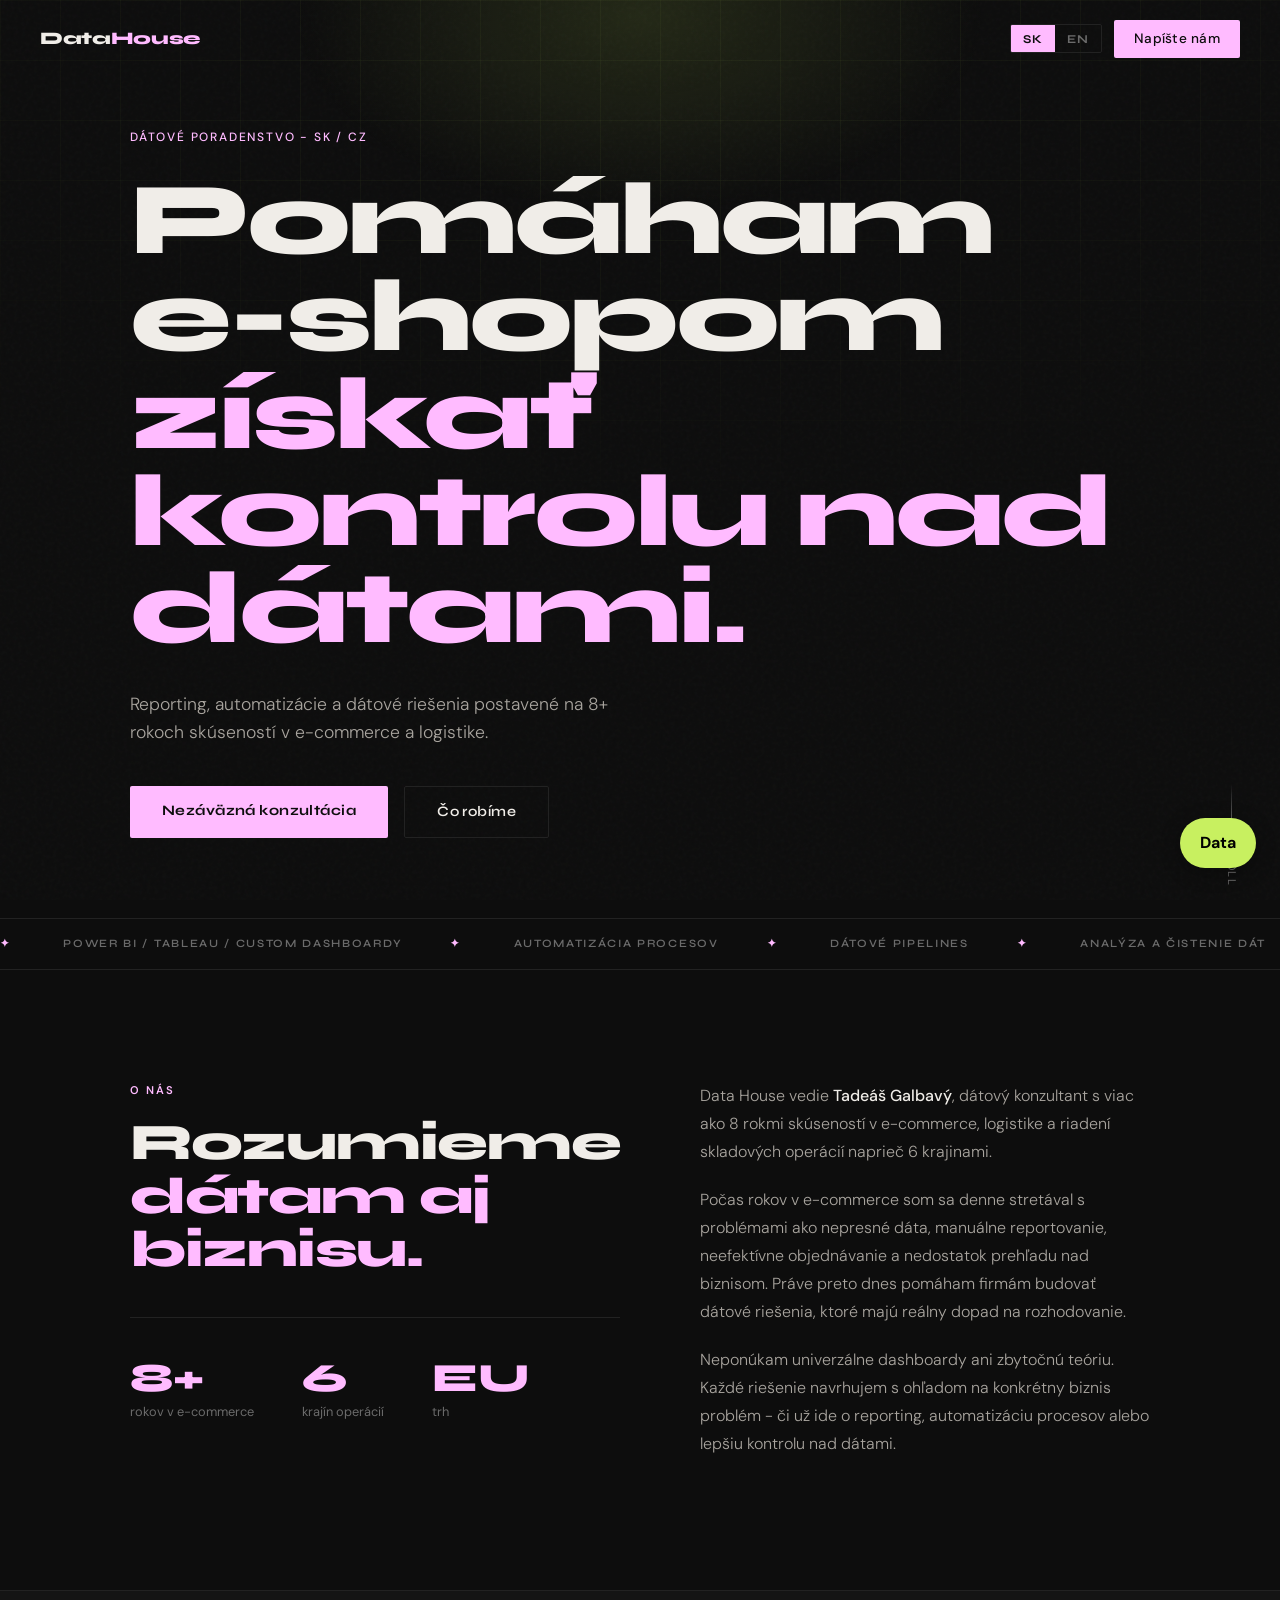
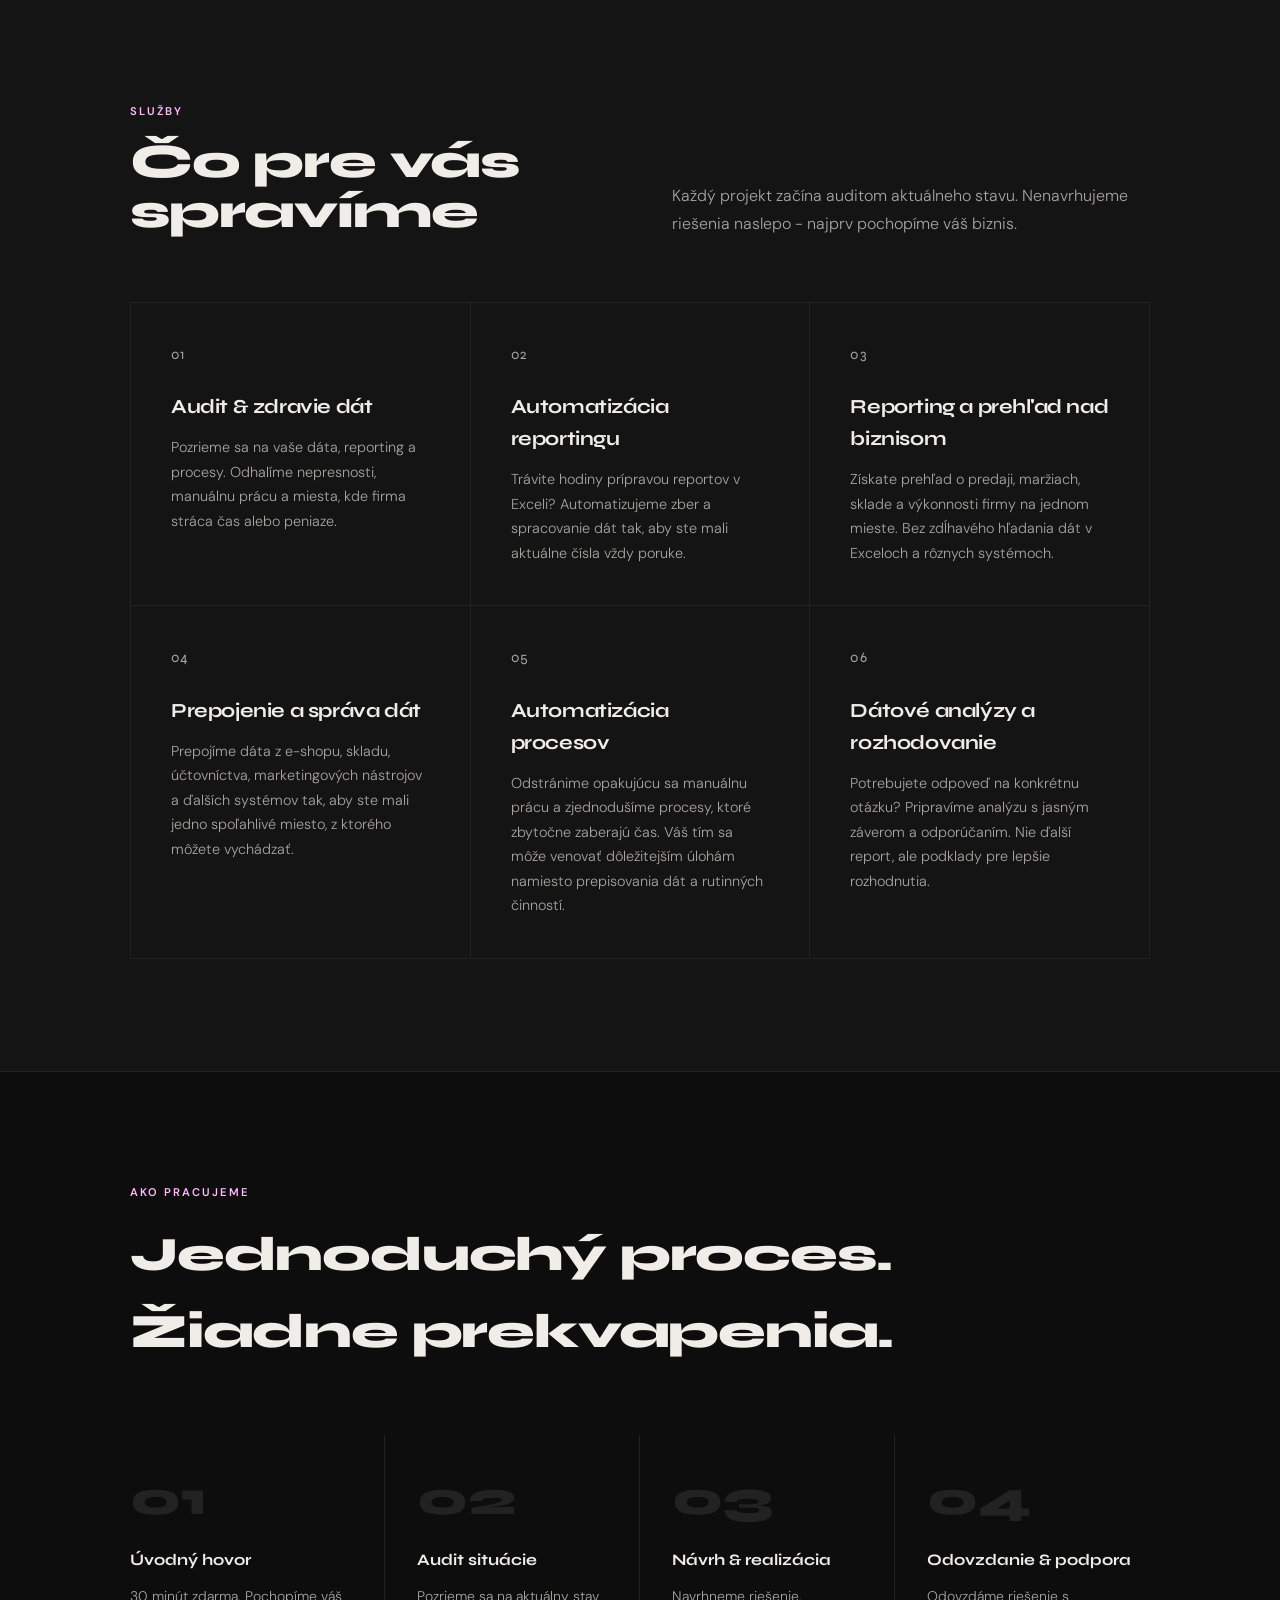
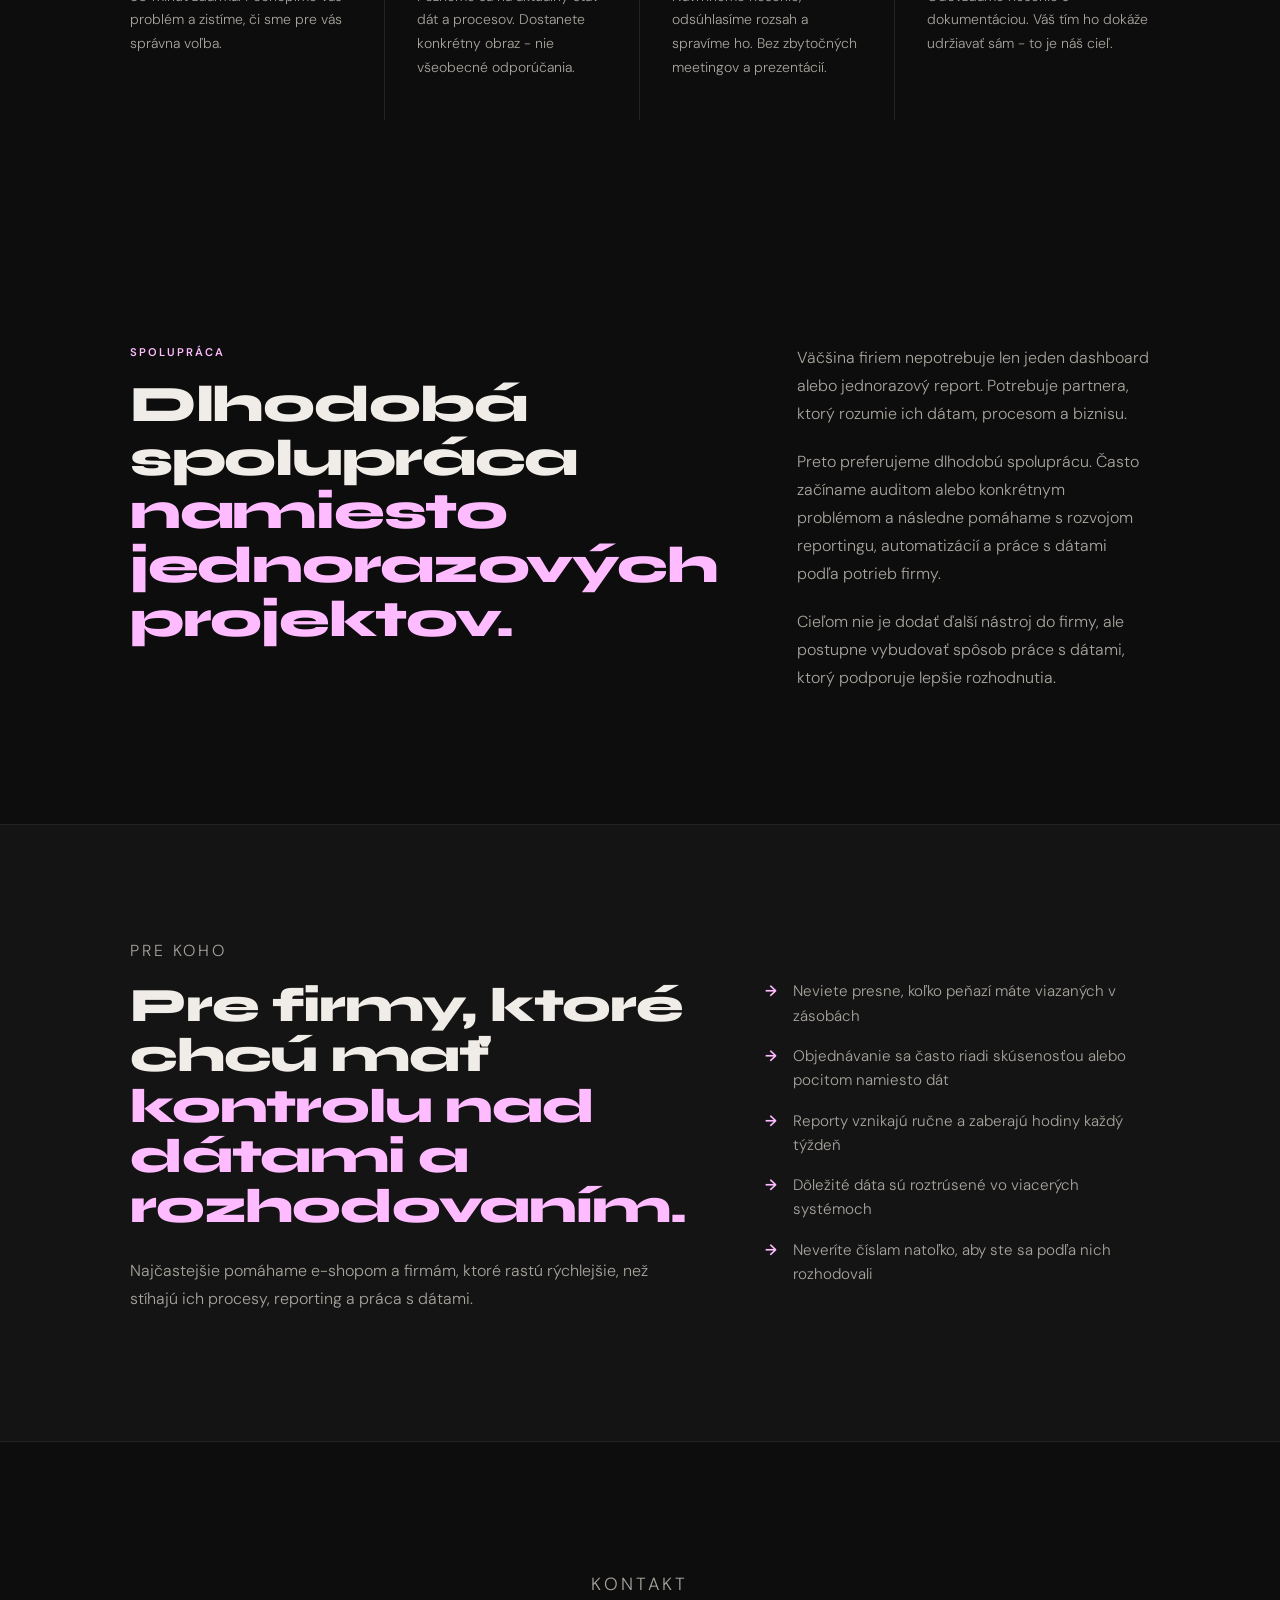
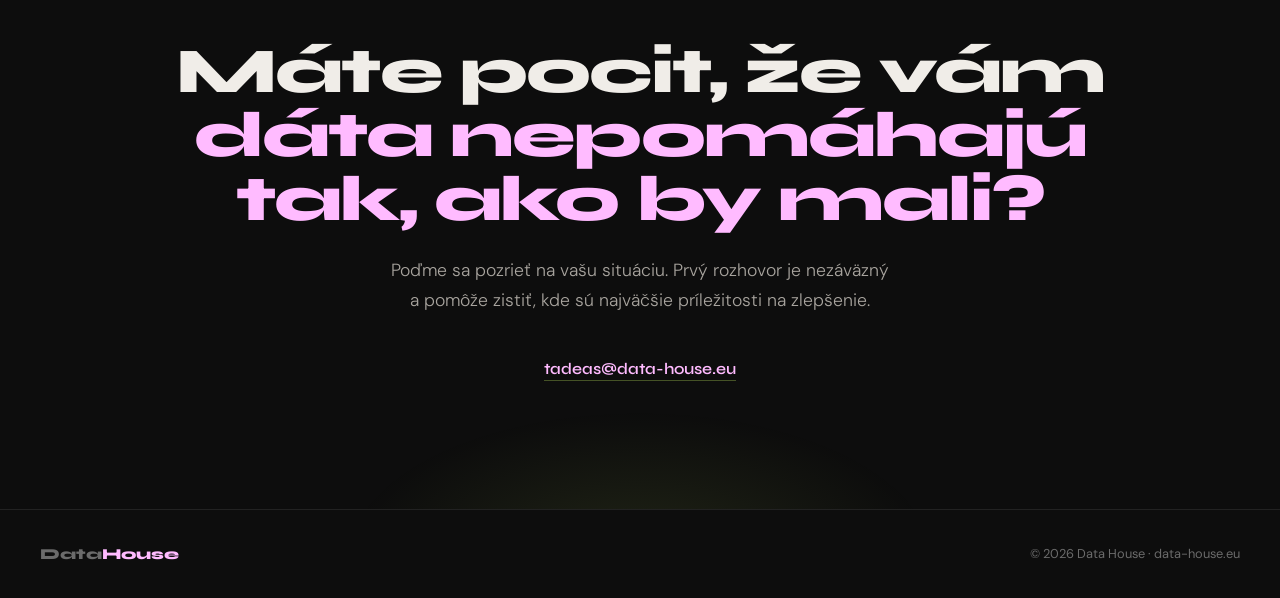
==== marketing/index.html @ 1a6296cc "pridanie novej sekcie" ====
<!DOCTYPE html>
<html lang="sk">
<head>
  <!-- Google tag (gtag.js) -->
  <script async src="https://www.googletagmanager.com/gtag/js?id=G-6M3CT442VM"></script>
  <script>
    window.dataLayer = window.dataLayer || [];
    function gtag(){dataLayer.push(arguments);}
    gtag('js', new Date());
    gtag('config', 'G-6M3CT442VM');
  </script>

  <meta charset="UTF-8" />
  <meta name="description" content="Dátové poradenstvo pre e-commerce a logistiku. Power BI / Tableau / Custom dashboardy, automatizácia reportov, čistenie dát. EU trh.">
  <meta name="keywords" content="dátový analytik, Power BI / Tableau / Custom, automatizácia, e-commerce analytika, dátové poradenstvo, dashboard, SQL, Python, Slovensko">
  <meta name="author" content="Tadeáš Galbavý - Data House">
  
  <meta property="og:title" content="Data House - Zbavíme vás práce s dátami">
  <meta property="og:description" content="Dátové poradenstvo pre rastúce e-commerce firmy. Power BI / Tableau / Custom, automatizácia, analýza dát.">
  <meta property="og:url" content="https://www.data-house.eu/marketing/">
  <meta property="og:type" content="website">
  <meta name="viewport" content="width=device-width, initial-scale=1.0" />
  <meta property="og:image" content="https://www.data-house.eu/datahouse_logo.png">
  
  <link rel="canonical" href="https://www.data-house.eu/marketing/" />
  <link rel="icon" type="image/png" href="/datahouse_fav.png">
  
  <title>Data House - Zbavíme vás práce s dátami</title>
  <link rel="preconnect" href="https://fonts.googleapis.com">
  <link href="https://fonts.googleapis.com/css2?family=Syne:wght@400;600;700;800&family=DM+Sans:ital,wght@0,300;0,400;0,500;1,300&display=swap" rel="stylesheet">
  <link rel="stylesheet" href="/assets/css/styles.css">
  <script type="application/ld+json">
    {
      "@context": "https://schema.org",
      "@type": "ProfessionalService",
      "name": "Data House",
      "image": "https://www.data-house.eu/datahouse_logo.png",
      "@id": "https://www.data-house.eu/marketing/",
      "url": "https://www.data-house.eu/marketing/",
      "priceRange": "$$",
      "address": {
        "@type": "PostalAddress",
        "addressCountry": "SK"
      },
      "knowsAbout": [
        "Data Analytics",
        "Power BI",
        "Business Intelligence",
        "E-commerce Analytics",
        "Process Automation"
      ],
      "sameAs": [
        "https://www.linkedin.com/in/tadeasgalbavy"
      ]
    }
  </script>
</head>
<body class="theme-marketing">

  <nav id="navbar">
    <a href="#" class="nav-logo">Data<span>House</span></a>
    <div class="nav-right">
      <div class="lang-switcher">
        <button class="lang-btn active" onclick="setLang('sk')" id="btn-sk">SK</button>
        <button class="lang-btn" onclick="setLang('en')" id="btn-en">EN</button>
      </div>
      <a href="#kontakt" class="nav-cta" id="nav-cta-link">Napíšte nám</a>
    </div>
  </nav>

  <!-- HERO -->
  <section class="hero">
    <div class="hero-grid-bg"></div>
    <div class="hero-glow"></div>
    <div class="container" style="position:relative;z-index:1;">
      <p class="hero-label" id="hero-label">Dátové poradenstvo - SK / CZ</p>
      <h1 id="hero-h1">Pomáham e-shopom <em>získať kontrolu nad dátami.</em></h1>
      <p class="hero-sub" id="hero-sub">Reporting, automatizácie a dátové riešenia postavené na 8+ rokoch skúseností v e-commerce a logistike.</p>
      <div class="hero-actions">
        <a href="#kontakt" class="btn-primary" id="hero-btn-primary">Nezáväzná konzultácia</a>
        <a href="#sluzby" class="btn-ghost" id="hero-btn-ghost">Čo robíme</a>
      </div>
    </div>
    <div class="hero-scroll">Scroll</div>
  </section>

  <!-- STRIP -->
  <div class="strip">
    <div class="strip-inner">
      <span class="strip-item"><span>✦</span> Power BI / Tableau / Custom dashboardy</span>
      <span class="strip-item"><span>✦</span> Automatizácia procesov</span>
      <span class="strip-item"><span>✦</span> Dátové pipelines</span>
      <span class="strip-item"><span>✦</span> Analýza a čistenie dát</span>
      <span class="strip-item"><span>✦</span> E-commerce analytika</span>
      <span class="strip-item"><span>✦</span> SQL & Python</span>
      <span class="strip-item"><span>✦</span> Power BI / Tableau / Custom dashboardy</span>
      <span class="strip-item"><span>✦</span> Automatizácia procesov</span>
      <span class="strip-item"><span>✦</span> Dátové pipelines</span>
      <span class="strip-item"><span>✦</span> Analýza a čistenie dát</span>
      <span class="strip-item"><span>✦</span> E-commerce analytika</span>
      <span class="strip-item"><span>✦</span> SQL & Python</span>
    </div>
  </div>

  <!-- ABOUT -->
  <section class="about">
    <div class="container">
      <div class="about-grid reveal">
        <div>
          <p class="section-label" id="about-label">O nás</p>
          <h2 id="about-h2">Rozumieme <em>dátam aj biznisu.</em></h2>
          <div class="about-stat">
            <div class="stat-item">
              <div class="stat-num">8+</div>
              <div class="stat-label" id="stat1">rokov v e-commerce</div>
            </div>
            <div class="stat-item">
              <div class="stat-num">6</div>
              <div class="stat-label" id="stat2">krajín operácií</div>
            </div>
            <div class="stat-item">
              <div class="stat-num">EU</div>
              <div class="stat-label" id="stat3">trh</div>
            </div>
          </div>
        </div>
        <div class="about-text">
          <p id="about-p1">Data House vedie <strong>Tadeáš Galbavý</strong>, dátový konzultant s viac ako 8 rokmi skúseností v e-commerce, logistike a riadení skladových operácií naprieč 6 krajinami.</p>
          <p id="about-p2">Počas rokov v e-commerce som sa denne stretával s problémami ako nepresné dáta, manuálne reportovanie, neefektívne objednávanie a nedostatok prehľadu nad biznisom. Práve preto dnes pomáham firmám budovať dátové riešenia, ktoré majú reálny dopad na rozhodovanie.</p>
          <p id="about-p3">Neponúkam univerzálne dashboardy ani zbytočnú teóriu. Každé riešenie navrhujem s ohľadom na konkrétny biznis problém - či už ide o reporting, automatizáciu procesov alebo lepšiu kontrolu nad dátami.</p>
        </div>
      </div>
    </div>
  </section>

  <!-- SERVICES -->
  <section class="services" id="sluzby">
    <div class="container">
      <div class="services-head reveal">
        <div>
          <p class="section-label" id="services-label">Služby</p>
          <h2 id="services-h2">Čo pre vás spravíme</h2>
        </div>
        <p class="services-intro" id="services-intro">Každý projekt začína auditom aktuálneho stavu. Nenavrhujeme riešenia naslepo - najprv pochopíme váš biznis.</p>
      </div>
      <div class="services-grid reveal">
        <div class="service-card">
          <p class="service-num">01</p>
          <h3 id="s1-title">Audit & zdravie dát</h3>
          <p id="s1-desc">Pozrieme sa na vaše dáta, reporting a procesy. Odhalíme nepresnosti, manuálnu prácu a miesta, kde firma stráca čas alebo peniaze.</p>
        </div>
        <div class="service-card">
          <p class="service-num">02</p>
          <h3 id="s2-title">Automatizácia reportingu</h3>
          <p id="s2-desc">Trávite hodiny prípravou reportov v Exceli? Automatizujeme zber a spracovanie dát tak, aby ste mali aktuálne čísla vždy poruke.</p>
        </div>
        <div class="service-card">
          <p class="service-num">03</p>
          <h3 id="s3-title">Reporting a prehľad nad biznisom</h3>
          <p id="s3-desc">Získate prehľad o predaji, maržiach, sklade a výkonnosti firmy na jednom mieste. Bez zdĺhavého hľadania dát v Exceloch a rôznych systémoch.</p>
        </div>
        <div class="service-card">
          <p class="service-num">04</p>
          <h3 id="s4-title">Prepojenie a správa dát</h3>
          <p id="s4-desc">Prepojíme dáta z e-shopu, skladu, účtovníctva, marketingových nástrojov a ďalších systémov tak, aby ste mali jedno spoľahlivé miesto, z ktorého môžete vychádzať.</p>
        </div>
        <div class="service-card">
          <p class="service-num">05</p>
          <h3 id="s5-title">Automatizácia procesov</h3>
          <p id="s5-desc">Odstránime opakujúcu sa manuálnu prácu a zjednodušíme procesy, ktoré zbytočne zaberajú čas. Váš tím sa môže venovať dôležitejším úlohám namiesto prepisovania dát a rutinných činností.</p>
        </div>
        <div class="service-card">
          <p class="service-num">06</p>
          <h3 id="s6-title">Dátové analýzy a rozhodovanie</h3>
          <p id="s6-desc">Potrebujete odpoveď na konkrétnu otázku? Pripravíme analýzu s jasným záverom a odporúčaním. Nie ďalší report, ale podklady pre lepšie rozhodnutia.</p>
        </div>
      </div>
    </div>
  </section>

  <!-- HOW -->
  <section class="how">
    <div class="container">
      <p class="section-label reveal" id="how-label">Ako pracujeme</p>
      <h2 class="reveal" id="how-h2">Jednoduchý proces.<br>Žiadne prekvapenia.</h2>
      <div class="steps reveal">
        <div class="step">
          <div class="step-num">01</div>
          <h3 id="step1-title">Úvodný hovor</h3>
          <p id="step1-desc">30 minút zdarma. Pochopíme váš problém a zistíme, či sme pre vás správna voľba.</p>
        </div>
        <div class="step">
          <div class="step-num">02</div>
          <h3 id="step2-title">Audit situácie</h3>
          <p id="step2-desc">Pozrieme sa na aktuálny stav dát a procesov. Dostanete konkrétny obraz - nie všeobecné odporúčania.</p>
        </div>
        <div class="step">
          <div class="step-num">03</div>
          <h3 id="step3-title">Návrh & realizácia</h3>
          <p id="step3-desc">Navrhneme riešenie, odsúhlasíme rozsah a spravíme ho. Bez zbytočných meetingov a prezentácií.</p>
        </div>
        <div class="step">
          <div class="step-num">04</div>
          <h3 id="step4-title">Odovzdanie & podpora</h3>
          <p id="step4-desc">Odovzdáme riešenie s dokumentáciou. Váš tím ho dokáže udržiavať sám - to je náš cieľ.</p>
        </div>
      </div>
    </div>
  </section>

  <!-- OUTCOME -->
  <section class="about">
    <div class="container">
      <div class="about-grid reveal">
        <div>
          <p class="section-label" id="outcome-label">Spolupráca</p>
          <h2 id="outcome-h2">Dlhodobá spolupráca <em>namiesto jednorazových projektov.</em></h2>
        </div>
        <div class="about-text">
          <p id="outcome-p1">Väčšina firiem nepotrebuje len jeden dashboard alebo jednorazový report. Potrebuje partnera, ktorý rozumie ich dátam, procesom a biznisu.</p>
          <p id="outcome-p2">Preto preferujeme dlhodobú spoluprácu. Často začíname auditom alebo konkrétnym problémom a následne pomáhame s rozvojom reportingu, automatizácií a práce s dátami podľa potrieb firmy.</p>
          <p id="outcome-p3">Cieľom nie je dodať ďalší nástroj do firmy, ale postupne vybudovať spôsob práce s dátami, ktorý podporuje lepšie rozhodnutia.</p>
        </div>
      </div>
    </div>
  </section>

  <!-- WHO -->
  <section class="who">
    <div class="container">
      <div class="who-grid reveal">
        <div>
          <p class="section-label" id="who-label">Pre koho</p>
          <h2 id="who-h2">Pre firmy, ktoré chcú mať <em>kontrolu nad dátami a rozhodovaním.</em></h2>
          <p id="who-p">Najčastejšie pomáhame e-shopom a firmám, ktoré rastú rýchlejšie, než stíhajú ich procesy, reporting a práca s dátami.</p>
        </div>
        <ul class="who-list" id="who-list">
          <li>Neviete presne, koľko peňazí máte viazaných v zásobách</li>
          <li>Objednávanie sa často riadi skúsenosťou alebo pocitom namiesto dát</li>
          <li>Reporty vznikajú ručne a zaberajú hodiny každý týždeň</li>
          <li>Dôležité dáta sú roztrúsené vo viacerých systémoch</li>
          <li>Neveríte číslam natoľko, aby ste sa podľa nich rozhodovali</li>
        </ul>
      </div>
    </div>
  </section>

  <!-- CTA -->
  <section class="cta-section" id="kontakt">
    <div class="cta-glow"></div>
    <div class="container" style="position:relative;z-index:1;">
      <p class="section-label reveal" id="cta-label">Kontakt</p>
      <h2 class="reveal" id="cta-h2">Máte pocit, že vám <em>dáta nepomáhajú tak, ako by mali?</em></h2>
      <p class="reveal" id="cta-p">Poďme sa pozrieť na vašu situáciu. Prvý rozhovor je nezáväzný a pomôže zistiť, kde sú najväčšie príležitosti na zlepšenie.</p>
      <a href="mailto:tadeas@data-house.eu" class="cta-email reveal">tadeas@data-house.eu</a>
    </div>
  </section>

  <!-- FOOTER -->
  <footer>
    <div class="footer-logo">Data<span>House</span></div>
    <p id="footer-copy">© 2026 Data House · data-house.eu</p>
  </footer>

  <script src="/assets/js/main.js"></script>
  <a href="/" class="fab-switch">Data</a>
</body>
</html>
---- assets/css/styles.css ----
*, *::before, *::after { box-sizing: border-box; margin: 0; padding: 0; }

    :root {
      --bg: #0d0d0d;
      --surface: #141414;
      --border: #222;
      --text: #f0ede8;
      --muted: #6b6b6b;
      --ff-head: 'Syne', sans-serif;
      --ff-body: 'DM Sans', sans-serif;
    }

    body.theme-data {
      --accent: #c8f060;
      --secondary-accent: #FFBBFF;
    }

    body.theme-marketing {
      --accent: #FFBBFF;
      --secondary-accent: #c8f060;
    }

    html { scroll-behavior: smooth; }

    body {
      background: var(--bg);
      color: var(--text);
      font-family: var(--ff-body);
      font-size: 16px;
      line-height: 1.6;
      overflow-x: hidden;
    }

    body::before {
      content: '';
      position: fixed;
      inset: 0;
      background-image: url("data:image/svg+xml,%3Csvg viewBox='0 0 256 256' xmlns='http://www.w3.org/2000/svg'%3E%3Cfilter id='noise'%3E%3CfeTurbulence type='fractalNoise' baseFrequency='0.9' numOctaves='4' stitchTiles='stitch'/%3E%3C/filter%3E%3Crect width='100%25' height='100%25' filter='url(%23noise)' opacity='0.04'/%3E%3C/svg%3E");
      pointer-events: none;
      z-index: 0;
      opacity: 0.6;
    }

    /* NAV */
    nav {
      position: fixed;
      top: 0; left: 0; right: 0;
      z-index: 100;
      display: flex;
      justify-content: space-between;
      align-items: center;
      padding: 1.25rem 2.5rem;
      border-bottom: 1px solid transparent;
      transition: border-color 0.3s, background 0.3s;
    }
    nav.scrolled {
      background: rgba(13,13,13,0.92);
      backdrop-filter: blur(12px);
      border-color: var(--border);
    }
    .nav-logo {
      font-family: var(--ff-head);
      font-weight: 800;
      font-size: 1.1rem;
      letter-spacing: -0.02em;
      color: var(--text);
      text-decoration: none;
    }
    .nav-logo span { color: var(--accent); }

    .nav-right {
      display: flex;
      align-items: center;
      gap: 0.75rem;
    }

    /* LANGUAGE SWITCHER */
    .lang-switcher {
      display: flex;
      align-items: center;
      gap: 0;
      border: 1px solid var(--border);
      border-radius: 2px;
      overflow: hidden;
    }
    .lang-btn {
      font-family: var(--ff-head);
      font-size: 0.75rem;
      font-weight: 700;
      letter-spacing: 0.08em;
      color: var(--muted);
      background: transparent;
      border: none;
      padding: 0.4rem 0.75rem;
      cursor: pointer;
      transition: color 0.2s, background 0.2s;
    }
    .lang-btn.active {
      color: var(--bg);
      background: var(--accent);
    }
    .lang-btn:not(.active):hover {
      color: var(--text);
    }

    .nav-cta {
      font-family: var(--ff-body);
      font-size: 0.85rem;
      font-weight: 500;
      color: var(--bg);
      background: var(--accent);
      padding: 0.5rem 1.25rem;
      border-radius: 2px;
      text-decoration: none;
      letter-spacing: 0.02em;
      transition: opacity 0.2s;
    }
    .nav-cta:hover { opacity: 0.85; }

    .nav-cta-mkt,
    .nav-cta-dta {
      font-family: var(--ff-body);
      font-size: 0.85rem;
      font-weight: 500;
      color: var(--bg);
      background: var(--secondary-accent);
      padding: 0.5rem 1.25rem;
      border-radius: 2px;
      text-decoration: none;
      letter-spacing: 0.02em;
      transition: opacity 0.2s;
    }
    .nav-cta-mkt:hover,
    .nav-cta-dta:hover { opacity: 0.85; }

    /* HERO */
    .hero {
      min-height: 100vh;
      display: flex;
      flex-direction: column;
      justify-content: flex-end;
      padding: 8rem 2.5rem 5rem;
      position: relative;
      overflow: hidden;
    }
    .hero-grid-bg {
      position: absolute;
      inset: 0;
      background-image:
        linear-gradient(rgba(200,240,96,0.04) 1px, transparent 1px),
        linear-gradient(90deg, rgba(200,240,96,0.04) 1px, transparent 1px);
      background-size: 60px 60px;
      mask-image: radial-gradient(ellipse 80% 60% at 50% 0%, black 40%, transparent 100%);
    }
    .hero-glow {
      position: absolute;
      top: -20%;
      left: 50%;
      transform: translateX(-50%);
      width: 700px;
      height: 400px;
      background: radial-gradient(ellipse, rgba(200,240,96,0.12) 0%, transparent 70%);
      pointer-events: none;
    }
    .hero-label {
      font-family: var(--ff-body);
      font-size: 0.75rem;
      font-weight: 500;
      letter-spacing: 0.15em;
      text-transform: uppercase;
      color: var(--accent);
      margin-bottom: 1.5rem;
      opacity: 0;
      animation: fadeUp 0.6s 0.2s forwards;
    }
    .hero h1 {
      font-family: var(--ff-head);
      font-weight: 800;
      font-size: clamp(3rem, 8vw, 7rem);
      line-height: 0.95;
      letter-spacing: -0.03em;
      max-width: 14ch;
      opacity: 0;
      animation: fadeUp 0.7s 0.35s forwards;
    }
    .hero h1 em {
      font-style: normal;
      color: var(--accent);
      display: block;
    }
    .hero-sub {
      margin-top: 2rem;
      font-size: 1.1rem;
      font-weight: 300;
      color: #a8a49e;
      max-width: 44ch;
      opacity: 0;
      animation: fadeUp 0.7s 0.5s forwards;
    }
    .hero-actions {
      margin-top: 2.5rem;
      display: flex;
      gap: 1rem;
      flex-wrap: wrap;
      opacity: 0;
      animation: fadeUp 0.7s 0.65s forwards;
    }
    .btn-primary {
      font-family: var(--ff-head);
      font-weight: 700;
      font-size: 0.9rem;
      letter-spacing: 0.03em;
      color: var(--bg);
      background: var(--accent);
      padding: 0.85rem 2rem;
      border-radius: 2px;
      text-decoration: none;
      transition: opacity 0.2s, transform 0.2s;
      display: inline-block;
    }
    .btn-primary:hover { opacity: 0.88; transform: translateY(-1px); }
    .btn-ghost {
      font-family: var(--ff-head);
      font-weight: 600;
      font-size: 0.9rem;
      letter-spacing: 0.03em;
      color: var(--text);
      background: transparent;
      border: 1px solid var(--border);
      padding: 0.85rem 2rem;
      border-radius: 2px;
      text-decoration: none;
      transition: border-color 0.2s, transform 0.2s;
      display: inline-block;
    }
    .btn-ghost:hover { border-color: var(--muted); transform: translateY(-1px); }
    .hero-scroll {
      position: absolute;
      bottom: 2rem;
      right: 2.5rem;
      font-size: 0.7rem;
      letter-spacing: 0.12em;
      text-transform: uppercase;
      color: var(--muted);
      writing-mode: vertical-rl;
      display: flex;
      align-items: center;
      gap: 0.75rem;
      opacity: 0;
      animation: fadeIn 1s 1.2s forwards;
    }
    .hero-scroll::before {
      content: '';
      width: 1px;
      height: 40px;
      background: linear-gradient(to bottom, transparent, var(--muted));
    }

    /* STRIP */
    .strip {
      border-top: 1px solid var(--border);
      border-bottom: 1px solid var(--border);
      padding: 1rem 0;
      overflow: hidden;
    }
    .strip-inner {
      display: flex;
      gap: 3rem;
      white-space: nowrap;
      animation: marquee 20s linear infinite;
    }
    .strip-item {
      font-family: var(--ff-head);
      font-size: 0.7rem;
      font-weight: 600;
      letter-spacing: 0.15em;
      text-transform: uppercase;
      color: var(--muted);
      flex-shrink: 0;
    }
    .strip-item span { color: var(--accent); margin-right: 3rem; }

    /* SECTIONS */
    section { position: relative; z-index: 1; }
    .container { max-width: 1100px; margin: 0 auto; padding: 0 2.5rem; }
    .section-label {
      font-size: 0.7rem;
      font-weight: 600;
      letter-spacing: 0.18em;
      text-transform: uppercase;
      color: var(--accent);
      margin-bottom: 1rem;
    }

    /* ABOUT */
    .about { padding: 7rem 0; }
    .about-grid { display: grid; grid-template-columns: 1fr 1fr; gap: 5rem; align-items: start; }
    .about h2 {
      font-family: var(--ff-head);
      font-size: clamp(2rem, 4vw, 3.2rem);
      font-weight: 800;
      line-height: 1.05;
      letter-spacing: -0.025em;
    }
    .about h2 em { font-style: normal; color: var(--accent); }
    .about-text p {
      font-size: 1rem;
      font-weight: 300;
      color: #a8a49e;
      margin-bottom: 1.25rem;
      line-height: 1.75;
    }
    .about-text p strong { color: var(--text); font-weight: 500; }
    .about-stat {
      display: flex;
      gap: 3rem;
      margin-top: 2.5rem;
      padding-top: 2.5rem;
      border-top: 1px solid var(--border);
    }
    .stat-num {
      font-family: var(--ff-head);
      font-size: 2.5rem;
      font-weight: 800;
      color: var(--accent);
      line-height: 1;
    }
    .stat-label { font-size: 0.8rem; color: var(--muted); margin-top: 0.25rem; }

    /* SERVICES */
    .services {
      padding: 7rem 0;
      background: var(--surface);
      border-top: 1px solid var(--border);
      border-bottom: 1px solid var(--border);
    }
    .services-head {
      display: grid;
      grid-template-columns: 1fr 1fr;
      gap: 4rem;
      margin-bottom: 4rem;
      align-items: end;
    }
    .services h2 {
      font-family: var(--ff-head);
      font-size: clamp(2rem, 4vw, 3rem);
      font-weight: 800;
      line-height: 1.05;
      letter-spacing: -0.025em;
    }
    .services-intro { font-size: 1rem; font-weight: 300; color: #a8a49e; line-height: 1.75; }
    .services-grid {
      display: grid;
      grid-template-columns: repeat(3, 1fr);
      gap: 1px;
      background: var(--border);
      border: 1px solid var(--border);
    }
    .service-card {
      background: var(--surface);
      padding: 2.5rem;
      position: relative;
      overflow: hidden;
      transition: background 0.3s;
    }
    .service-card:hover { background: #1a1a1a; }
    .service-card::before {
      content: '';
      position: absolute;
      top: 0; left: 0; right: 0;
      height: 2px;
      background: var(--accent);
      transform: scaleX(0);
      transform-origin: left;
      transition: transform 0.3s;
    }
    .service-card:hover::before { transform: scaleX(1); }
    .service-num {
      font-family: var(--ff-head);
      font-size: 0.7rem;
      font-weight: 700;
      letter-spacing: 0.1em;
      color: var(--accent);
      margin-bottom: 1.5rem;
    }
    .service-card h3 {
      font-family: var(--ff-head);
      font-size: 1.25rem;
      font-weight: 700;
      letter-spacing: -0.02em;
      margin-bottom: 0.75rem;
    }
    .service-card p { font-size: 0.9rem; font-weight: 300; color: #a8a49e; line-height: 1.7; }

    /* HOW */
    .how { padding: 7rem 0; }
    .how h2 {
      font-family: var(--ff-head);
      font-size: clamp(2rem, 4vw, 3rem);
      font-weight: 800;
      letter-spacing: -0.025em;
      margin-bottom: 4rem;
    }
    .steps { display: grid; grid-template-columns: repeat(4, 1fr); }
    .step { padding: 2.5rem 2rem 2.5rem 0; border-right: 1px solid var(--border); }
    .step:last-child { border-right: none; padding-right: 0; padding-left: 2rem; }
    .step:not(:first-child) { padding-left: 2rem; }
    .step-num {
      font-family: var(--ff-head);
      font-size: 3rem;
      font-weight: 800;
      color: var(--border);
      line-height: 1;
      margin-bottom: 1.5rem;
    }
    .step h3 { font-family: var(--ff-head); font-size: 1rem; font-weight: 700; margin-bottom: 0.75rem; }
    .step p { font-size: 0.875rem; font-weight: 300; color: #a8a49e; line-height: 1.7; }

    /* WHO */
    .who {
      padding: 7rem 0;
      background: var(--surface);
      border-top: 1px solid var(--border);
      border-bottom: 1px solid var(--border);
    }
    .who-grid { display: grid; grid-template-columns: 1fr 1fr; gap: 5rem; align-items: center; }
    .who h2 {
      font-family: var(--ff-head);
      font-size: clamp(2rem, 4vw, 3rem);
      font-weight: 800;
      letter-spacing: -0.025em;
      line-height: 1.05;
      margin-bottom: 1.5rem;
    }
    .who h2 em { font-style: normal; color: var(--accent); }
    .who p { font-size: 1rem; font-weight: 300; color: #a8a49e; line-height: 1.75; margin-bottom: 1rem; }
    .who-list { list-style: none; display: flex; flex-direction: column; gap: 1rem; }
    .who-list li {
      display: flex;
      align-items: flex-start;
      gap: 1rem;
      font-size: 0.95rem;
      font-weight: 300;
      color: #a8a49e;
      line-height: 1.6;
    }
    .who-list li::before { content: '→'; color: var(--accent); flex-shrink: 0; font-weight: 600; }

    /* CTA */
    .cta-section { padding: 8rem 0; text-align: center; position: relative; overflow: hidden; }
    .cta-glow {
      position: absolute;
      bottom: -30%;
      left: 50%;
      transform: translateX(-50%);
      width: 600px;
      height: 300px;
      background: radial-gradient(ellipse, rgba(200,240,96,0.1) 0%, transparent 70%);
      pointer-events: none;
    }
    .cta-section h2 {
      font-family: var(--ff-head);
      font-size: clamp(2.5rem, 5vw, 4.5rem);
      font-weight: 800;
      letter-spacing: -0.03em;
      line-height: 1;
      margin-bottom: 1.5rem;
    }
    .cta-section h2 em { font-style: normal; color: var(--accent); }
    .cta-section p {
      font-size: 1.1rem;
      font-weight: 300;
      color: #a8a49e;
      max-width: 42ch;
      margin: 0 auto 2.5rem;
      line-height: 1.7;
    }
    .cta-email {
      font-family: var(--ff-head);
      font-size: 1rem;
      font-weight: 600;
      color: var(--accent);
      text-decoration: none;
      border-bottom: 1px solid rgba(200,240,96,0.3);
      padding-bottom: 2px;
      transition: border-color 0.2s;
    }
    .cta-email:hover { border-color: var(--accent); }

    /* FOOTER */
    footer {
      border-top: 1px solid var(--border);
      padding: 2rem 2.5rem;
      display: flex;
      justify-content: space-between;
      align-items: center;
    }
    .footer-logo { font-family: var(--ff-head); font-weight: 800; font-size: 0.95rem; color: var(--muted); }
    .footer-logo span { color: var(--accent); }
    footer p { font-size: 0.8rem; color: var(--muted); }

    /* ANIMATIONS */
    @keyframes fadeUp {
      from { opacity: 0; transform: translateY(24px); }
      to   { opacity: 1; transform: translateY(0); }
    }
    @keyframes fadeIn {
      from { opacity: 0; }
      to   { opacity: 1; }
    }
    @keyframes marquee {
      from { transform: translateX(0); }
      to   { transform: translateX(-50%); }
    }
    .reveal {
      opacity: 0;
      transform: translateY(20px);
      transition: opacity 0.6s ease, transform 0.6s ease;
    }
    .reveal.visible { opacity: 1; transform: translateY(0); }

    /* FLOATING BUTTON */
    .fab-switch {
      position: fixed;
      bottom: 2rem;
      right: 1.5rem;
      z-index: 200;
      background: var(--secondary-accent);
      color: #000;
      padding: 0.75rem 1.25rem;
      border-radius: 2rem;
      font-weight: 700;
      text-decoration: none;
      box-shadow: 0 4px 20px rgba(0,0,0,0.3);
    }

    /* RESPONSIVE */
    @media (max-width: 768px) {
      html, body { overflow-x: hidden; max-width: 100%; }

      nav { padding: 1rem 1.25rem; }
      .nav-cta { display: none; }

      .hero { padding: 7rem 0.5rem 4rem; }
      .hero h1 { font-size: clamp(2.0rem, 9vw, 3.0rem); max-width: 100%; }
      .hero-sub { font-size: 1rem; max-width: 100%; }
      .hero-scroll { display: none; }

      .container { padding: 0 1.25rem; width: 100%; }

      .about-grid, .services-head, .who-grid { grid-template-columns: 1fr; gap: 2rem; }

      .about h2 { font-size: clamp(1.8rem, 8vw, 2.5rem); }

      .about-stat {
        display: grid;
        grid-template-columns: repeat(3, 1fr);
        gap: 1rem;
      }
      .stat-num { font-size: 1.8rem; }

      .services-grid { grid-template-columns: 1fr; }

      .services h2, .how h2, .who h2, .cta-section h2 {
        font-size: clamp(1.8rem, 8vw, 2.5rem);
      }

      .cta-section h2 { font-size: clamp(2rem, 10vw, 3rem); }

      .steps { grid-template-columns: 1fr; gap: 0; }
      .step, .step:last-child, .step:not(:first-child) {
        border-right: none;
        padding: 1.5rem 0;
        border-bottom: 1px solid var(--border);
      }

      .about, .services, .how, .who, .cta-section { padding: 4rem 0; }

      footer { flex-direction: column; gap: 0.75rem; text-align: center; }

      .cta-email { font-size: 0.9rem; word-break: break-all; }
    }
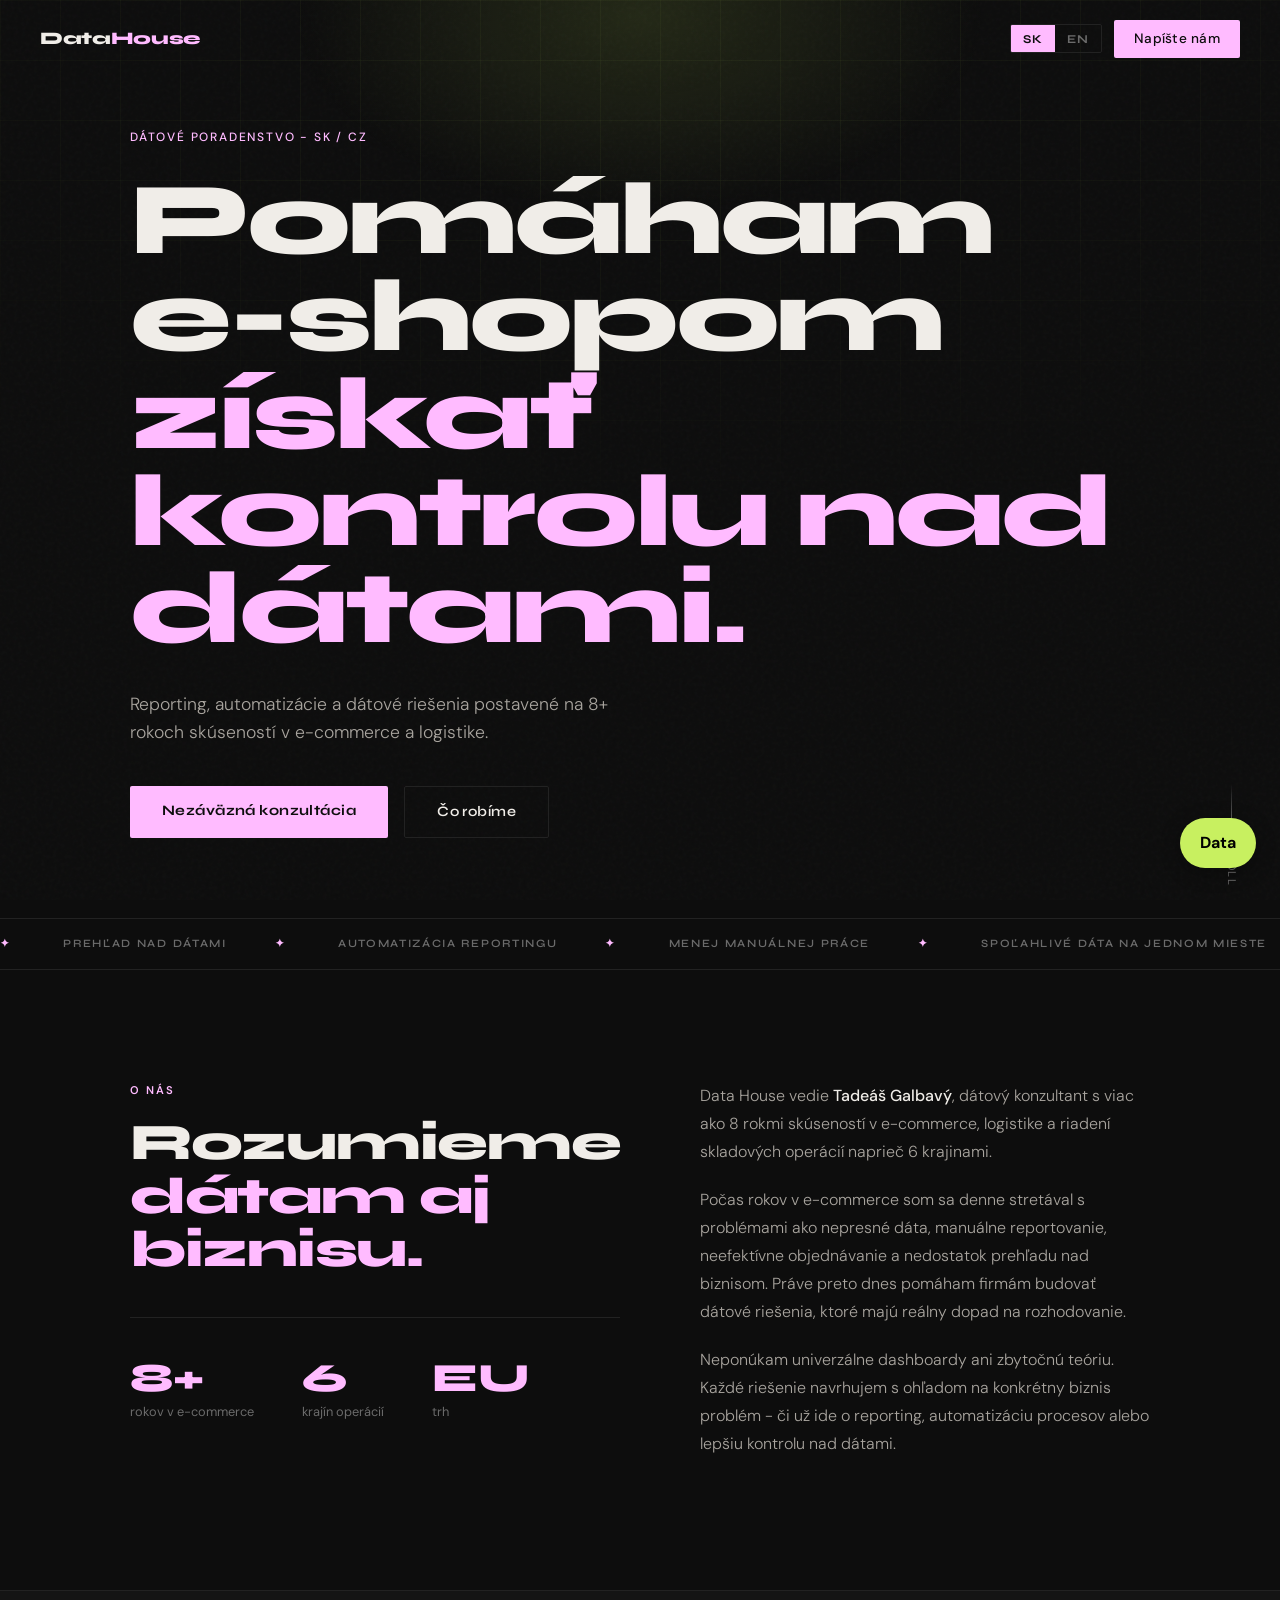
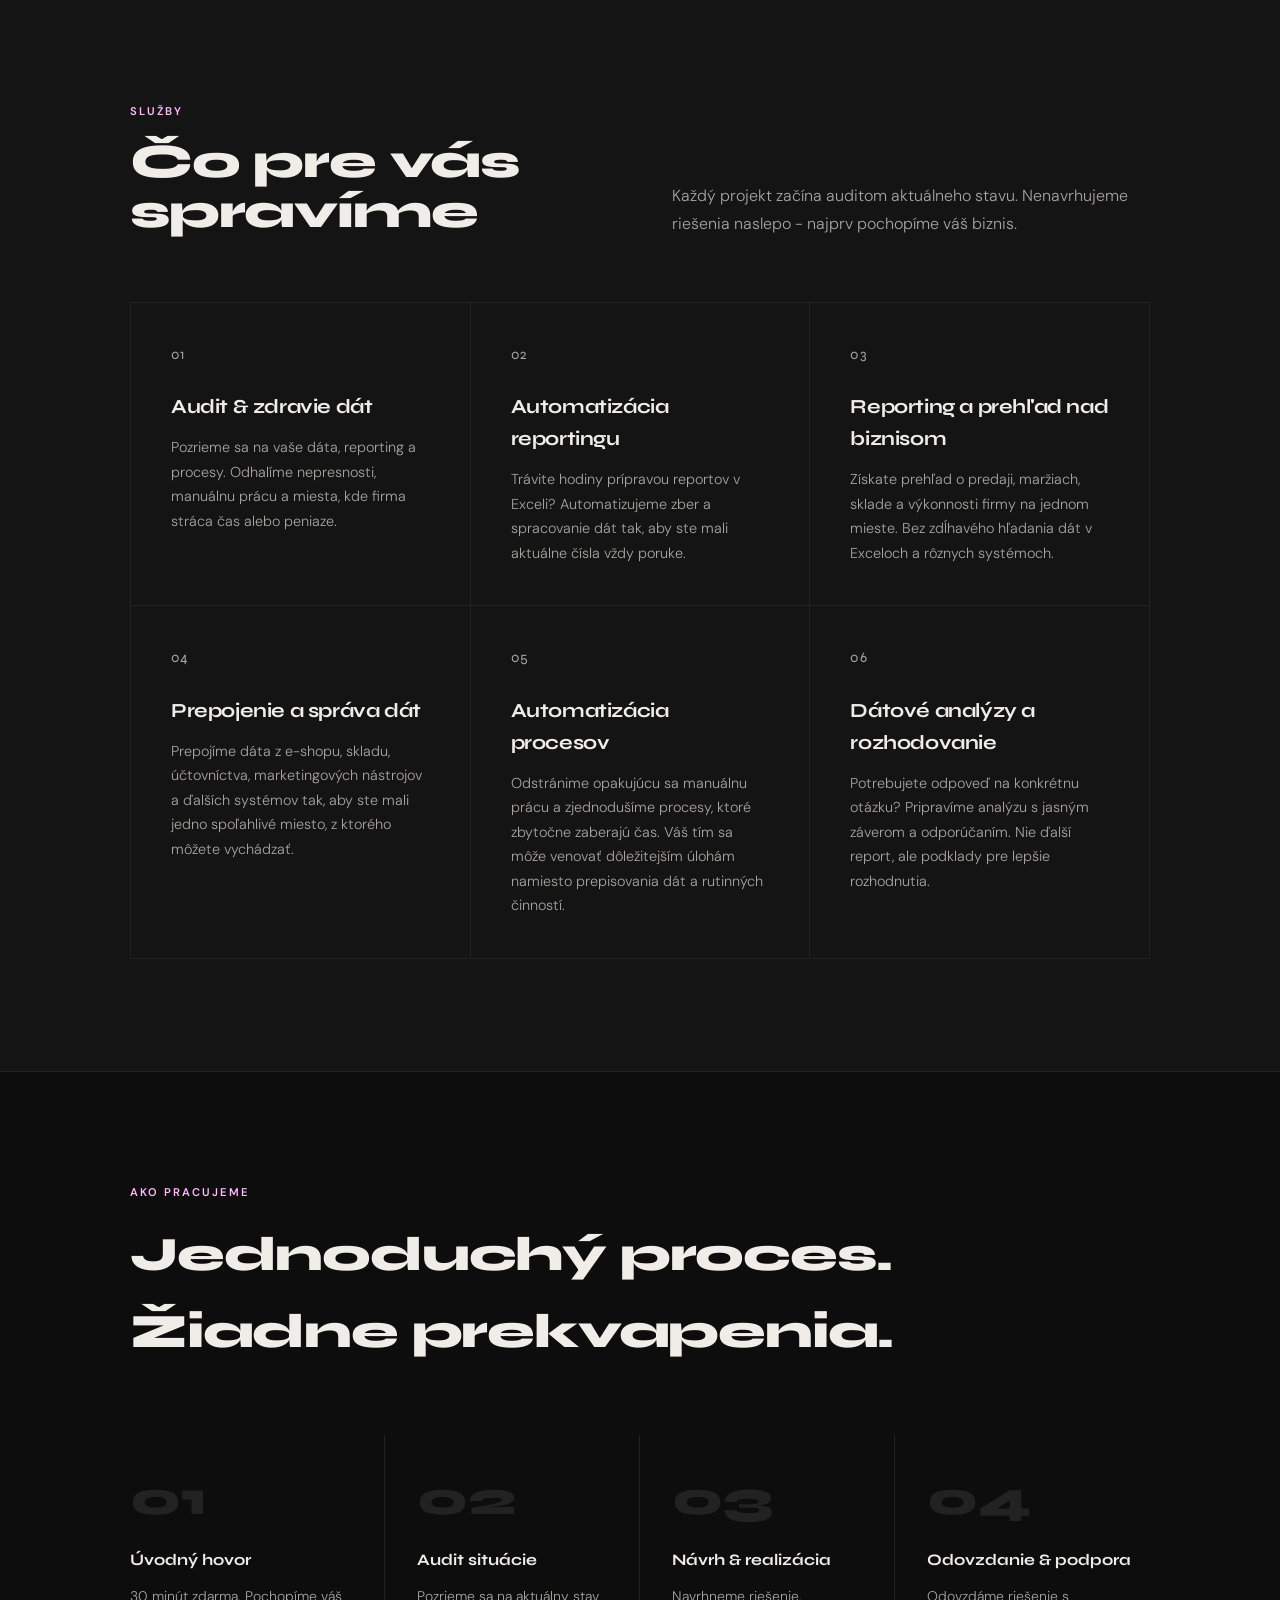
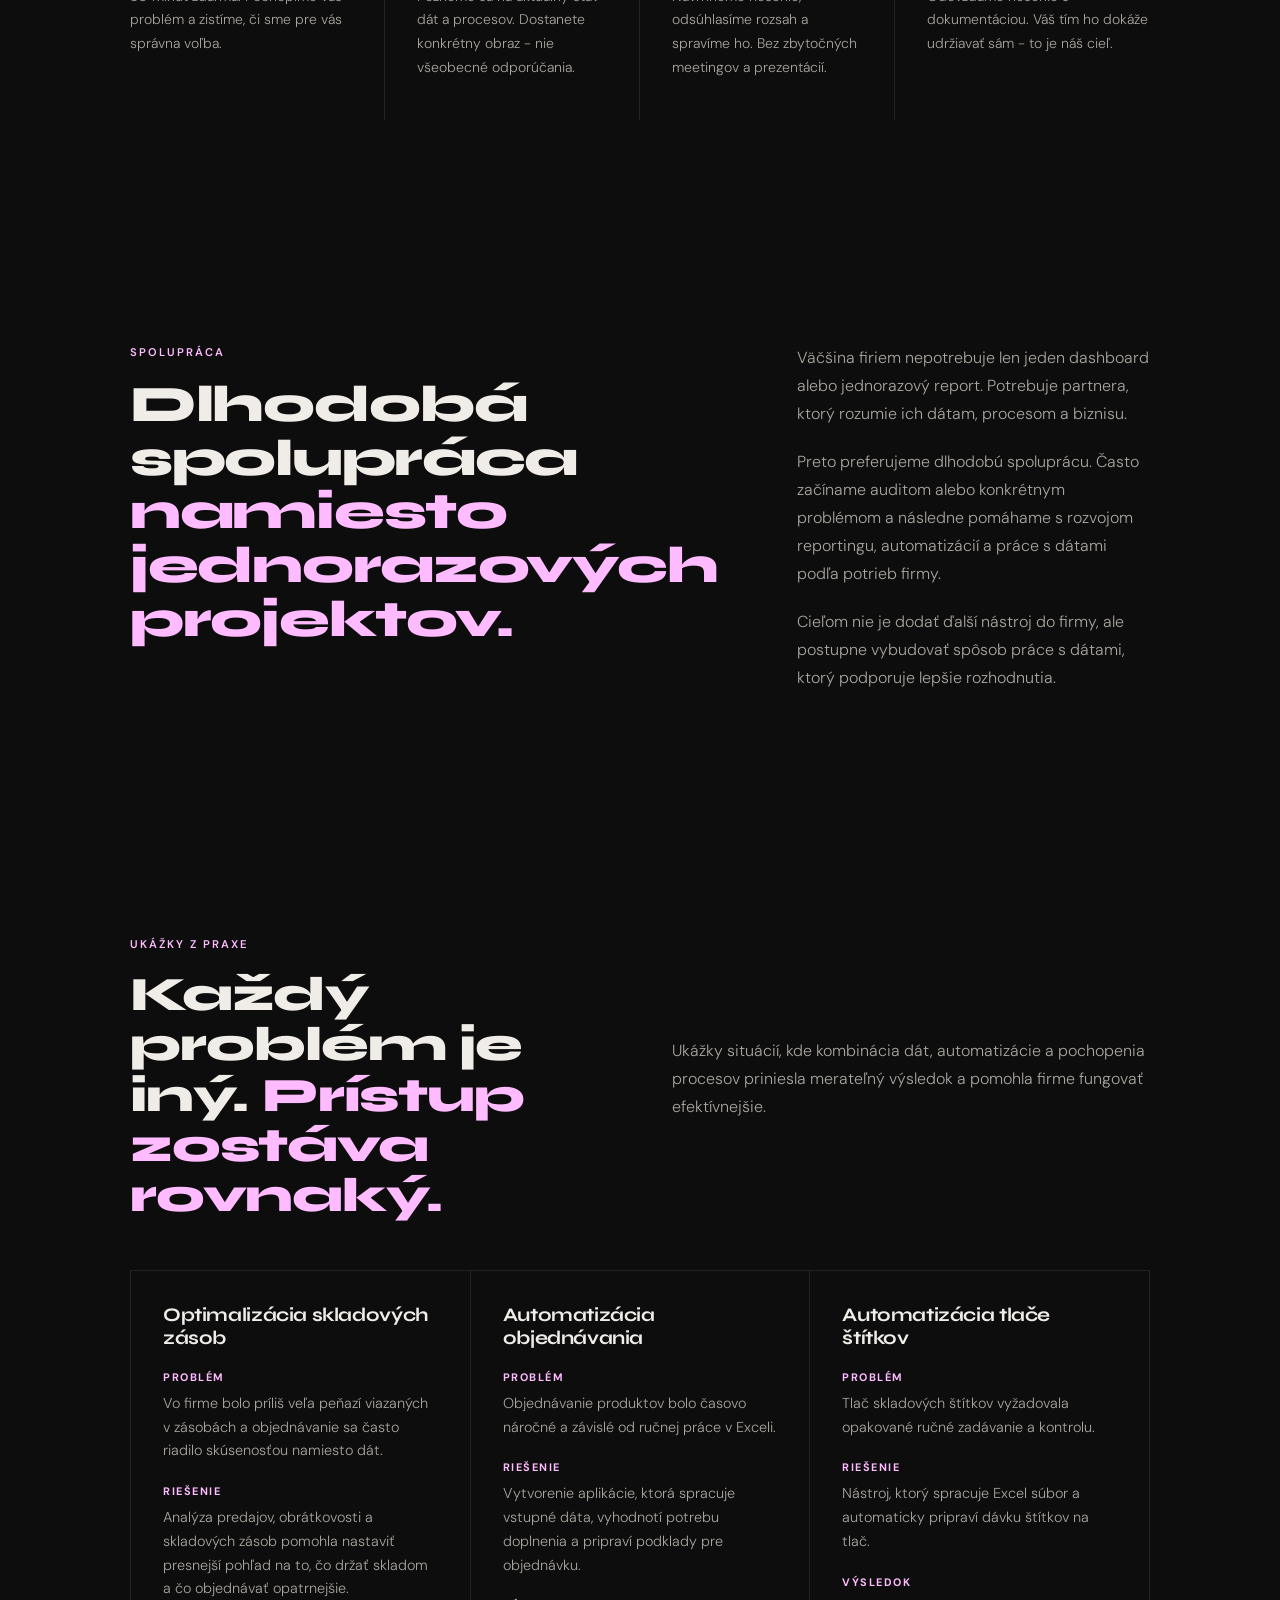
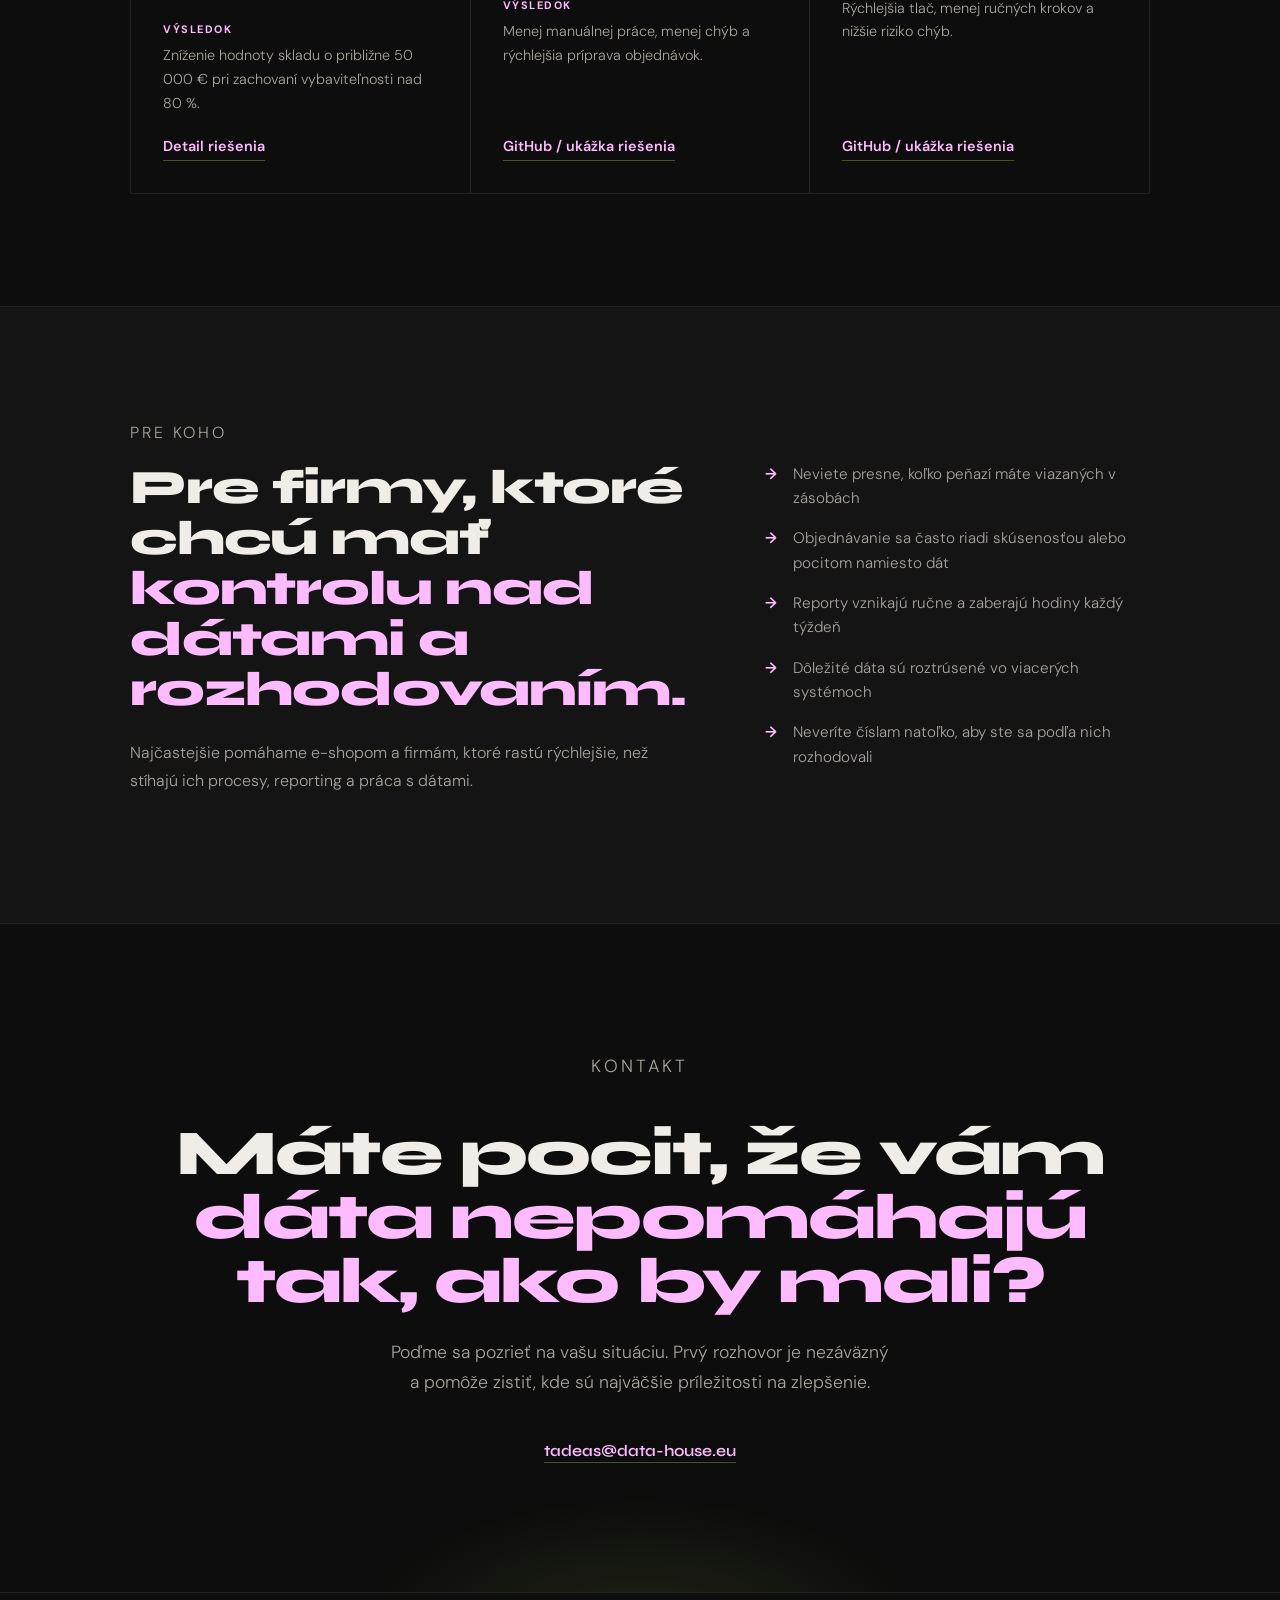
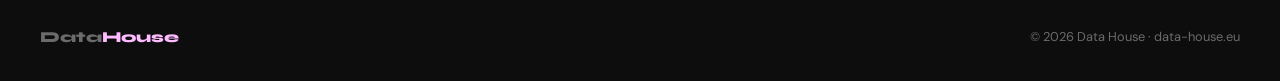
==== commit cae2cded: "web core update" ====
--- a/marketing/index.html
+++ b/marketing/index.html
@@ -11,12 +11,12 @@
   </script>
 
   <meta charset="UTF-8" />
-  <meta name="description" content="Dátové poradenstvo pre e-commerce a logistiku. Power BI / Tableau / Custom dashboardy, automatizácia reportov, čistenie dát. EU trh.">
-  <meta name="keywords" content="dátový analytik, Power BI / Tableau / Custom, automatizácia, e-commerce analytika, dátové poradenstvo, dashboard, SQL, Python, Slovensko">
+  <meta name="description" content="Pomáhame e-shopom získať kontrolu nad dátami, reportingom a procesmi. Vďaka dátam robia lepšie rozhodnutia, znižujú manuálnu prácu a získavajú väčší prehľad nad biznisom.">
+  <meta name="keywords" content="dátové poradenstvo, e-commerce dáta, reporting, automatizácia reportingu, procesy, skladové zásoby, lepšie rozhodovanie, Slovensko, Česko, EU">
   <meta name="author" content="Tadeáš Galbavý - Data House">
   
-  <meta property="og:title" content="Data House - Zbavíme vás práce s dátami">
-  <meta property="og:description" content="Dátové poradenstvo pre rastúce e-commerce firmy. Power BI / Tableau / Custom, automatizácia, analýza dát.">
+  <meta property="og:title" content="Data House - Kontrola nad dátami, procesmi a rozhodovaním">
+  <meta property="og:description" content="Pomáhame e-shopom získať kontrolu nad dátami, reportingom a procesmi. Vďaka dátam robia lepšie rozhodnutia, znižujú manuálnu prácu a získavajú väčší prehľad nad biznisom.">
   <meta property="og:url" content="https://www.data-house.eu/marketing/">
   <meta property="og:type" content="website">
   <meta name="viewport" content="width=device-width, initial-scale=1.0" />
@@ -25,7 +25,7 @@
   <link rel="canonical" href="https://www.data-house.eu/marketing/" />
   <link rel="icon" type="image/png" href="/datahouse_fav.png">
   
-  <title>Data House - Zbavíme vás práce s dátami</title>
+  <title>Data House - Kontrola nad dátami, procesmi a rozhodovaním</title>
   <link rel="preconnect" href="https://fonts.googleapis.com">
   <link href="https://fonts.googleapis.com/css2?family=Syne:wght@400;600;700;800&family=DM+Sans:ital,wght@0,300;0,400;0,500;1,300&display=swap" rel="stylesheet">
   <link rel="stylesheet" href="/assets/css/styles.css">
@@ -87,18 +87,18 @@
   <!-- STRIP -->
   <div class="strip">
     <div class="strip-inner">
-      <span class="strip-item"><span>✦</span> Power BI / Tableau / Custom dashboardy</span>
-      <span class="strip-item"><span>✦</span> Automatizácia procesov</span>
-      <span class="strip-item"><span>✦</span> Dátové pipelines</span>
-      <span class="strip-item"><span>✦</span> Analýza a čistenie dát</span>
-      <span class="strip-item"><span>✦</span> E-commerce analytika</span>
-      <span class="strip-item"><span>✦</span> SQL & Python</span>
-      <span class="strip-item"><span>✦</span> Power BI / Tableau / Custom dashboardy</span>
-      <span class="strip-item"><span>✦</span> Automatizácia procesov</span>
-      <span class="strip-item"><span>✦</span> Dátové pipelines</span>
-      <span class="strip-item"><span>✦</span> Analýza a čistenie dát</span>
-      <span class="strip-item"><span>✦</span> E-commerce analytika</span>
-      <span class="strip-item"><span>✦</span> SQL & Python</span>
+      <span class="strip-item"><span>✦</span> Prehľad nad dátami</span>
+      <span class="strip-item"><span>✦</span> Automatizácia reportingu</span>
+      <span class="strip-item"><span>✦</span> Menej manuálnej práce</span>
+      <span class="strip-item"><span>✦</span> Spoľahlivé dáta na jednom mieste</span>
+      <span class="strip-item"><span>✦</span> Lepšie rozhodovanie</span>
+      <span class="strip-item"><span>✦</span> E-commerce & skladové procesy</span>
+      <span class="strip-item"><span>✦</span> Prehľad nad dátami</span>
+      <span class="strip-item"><span>✦</span> Automatizácia reportingu</span>
+      <span class="strip-item"><span>✦</span> Menej manuálnej práce</span>
+      <span class="strip-item"><span>✦</span> Spoľahlivé dáta na jednom mieste</span>
+      <span class="strip-item"><span>✦</span> Lepšie rozhodovanie</span>
+      <span class="strip-item"><span>✦</span> E-commerce & skladové procesy</span>
     </div>
   </div>
 
@@ -225,6 +225,69 @@
     </div>
   </section>
 
+  <!-- SOLUTIONS -->
+  <section class="solutions">
+    <div class="container">
+      <div class="solutions-head reveal">
+        <div>
+          <p class="section-label" id="solutions-label">Ukážky z praxe</p>
+          <h2 id="solutions-h2">Každý problém je iný. <em>Prístup zostáva rovnaký.</em></h2>
+        </div>
+        <p class="solutions-intro" id="solutions-intro">Ukážky situácií, kde kombinácia dát, automatizácie a pochopenia procesov priniesla merateľný výsledok a pomohla firme fungovať efektívnejšie.</p>
+      </div>
+      <div class="solutions-grid reveal">
+        <article class="solution-card">
+          <h3 id="solution1-title">Optimalizácia skladových zásob</h3>
+          <div class="solution-item">
+            <span id="solution-problem-label-1">Problém</span>
+            <p id="solution1-problem">Vo firme bolo príliš veľa peňazí viazaných v zásobách a objednávanie sa často riadilo skúsenosťou namiesto dát.</p>
+          </div>
+          <div class="solution-item">
+            <span id="solution-solution-label-1">Riešenie</span>
+            <p id="solution1-solution">Analýza predajov, obrátkovosti a skladových zásob pomohla nastaviť presnejší pohľad na to, čo držať skladom a čo objednávať opatrnejšie.</p>
+          </div>
+          <div class="solution-item">
+            <span id="solution-result-label-1">Výsledok</span>
+            <p id="solution1-result">Zníženie hodnoty skladu o približne 50 000 € pri zachovaní vybaviteľnosti nad 80 %.</p>
+          </div>
+          <a href="#" class="solution-link" id="solution1-link">Detail riešenia</a>
+        </article>
+        <article class="solution-card">
+          <h3 id="solution2-title">Automatizácia objednávania</h3>
+          <div class="solution-item">
+            <span id="solution-problem-label-2">Problém</span>
+            <p id="solution2-problem">Objednávanie produktov bolo časovo náročné a závislé od ručnej práce v Exceli.</p>
+          </div>
+          <div class="solution-item">
+            <span id="solution-solution-label-2">Riešenie</span>
+            <p id="solution2-solution">Vytvorenie aplikácie, ktorá spracuje vstupné dáta, vyhodnotí potrebu doplnenia a pripraví podklady pre objednávku.</p>
+          </div>
+          <div class="solution-item">
+            <span id="solution-result-label-2">Výsledok</span>
+            <p id="solution2-result">Menej manuálnej práce, menej chýb a rýchlejšia príprava objednávok.</p>
+          </div>
+          <a href="#" class="solution-link" id="solution2-link">GitHub / ukážka riešenia</a>
+        </article>
+        <article class="solution-card">
+          <h3 id="solution3-title">Automatizácia tlače štítkov</h3>
+          <div class="solution-item">
+            <span id="solution-problem-label-3">Problém</span>
+            <p id="solution3-problem">Tlač skladových štítkov vyžadovala opakované ručné zadávanie a kontrolu.</p>
+          </div>
+          <div class="solution-item">
+            <span id="solution-solution-label-3">Riešenie</span>
+            <p id="solution3-solution">Nástroj, ktorý spracuje Excel súbor a automaticky pripraví dávku štítkov na tlač.</p>
+          </div>
+          <div class="solution-item">
+            <span id="solution-result-label-3">Výsledok</span>
+            <p id="solution3-result">Rýchlejšia tlač, menej ručných krokov a nižšie riziko chýb.</p>
+          </div>
+          <a href="#" class="solution-link" id="solution3-link">GitHub / ukážka riešenia</a>
+        </article>
+      </div>
+    </div>
+  </section>
+
   <!-- WHO -->
   <section class="who">
     <div class="container">
--- a/assets/css/styles.css
+++ b/assets/css/styles.css
@@ -415,6 +415,77 @@
     }
     .step h3 { font-family: var(--ff-head); font-size: 1rem; font-weight: 700; margin-bottom: 0.75rem; }
     .step p { font-size: 0.875rem; font-weight: 300; color: #a8a49e; line-height: 1.7; }
+
+    /* SOLUTIONS */
+    .solutions { padding: 7rem 0; }
+    .solutions-head {
+      display: grid;
+      grid-template-columns: 1fr 1fr;
+      gap: 4rem;
+      margin-bottom: 3rem;
+      align-items: center;
+    }
+    .solutions h2 {
+      font-family: var(--ff-head);
+      font-size: clamp(2rem, 4vw, 3rem);
+      font-weight: 800;
+      line-height: 1.05;
+      letter-spacing: -0.025em;
+    }
+    .solutions h2 em { font-style: normal; color: var(--accent); }
+    .solutions-intro {
+      font-size: 1rem;
+      font-weight: 300;
+      color: #a8a49e;
+      line-height: 1.75;
+    }
+    .solutions-grid {
+      display: grid;
+      grid-template-columns: repeat(3, 1fr);
+      gap: 1px;
+      background: var(--border);
+      border: 1px solid var(--border);
+    }
+    .solution-card {
+      background: var(--bg);
+      padding: 2rem;
+      display: flex;
+      flex-direction: column;
+      gap: 1.25rem;
+    }
+    .solution-card h3 {
+      font-family: var(--ff-head);
+      font-size: 1.2rem;
+      font-weight: 700;
+      line-height: 1.2;
+      letter-spacing: -0.02em;
+    }
+    .solution-item span {
+      display: block;
+      font-size: 0.68rem;
+      font-weight: 700;
+      letter-spacing: 0.14em;
+      text-transform: uppercase;
+      color: var(--accent);
+      margin-bottom: 0.35rem;
+    }
+    .solution-item p {
+      font-size: 0.9rem;
+      font-weight: 300;
+      color: #a8a49e;
+      line-height: 1.65;
+    }
+    .solution-link {
+      margin-top: auto;
+      color: var(--accent);
+      font-size: 0.9rem;
+      font-weight: 600;
+      text-decoration: none;
+      border-bottom: 1px solid rgba(200,240,96,0.3);
+      width: fit-content;
+      padding-bottom: 2px;
+    }
+    .solution-link:hover { border-color: var(--accent); }
 
     /* WHO */
     .who {
@@ -548,7 +619,7 @@
 
       .container { padding: 0 1.25rem; width: 100%; }
 
-      .about-grid, .services-head, .who-grid { grid-template-columns: 1fr; gap: 2rem; }
+      .about-grid, .services-head, .solutions-head, .who-grid { grid-template-columns: 1fr; gap: 2rem; }
 
       .about h2 { font-size: clamp(1.8rem, 8vw, 2.5rem); }
 
@@ -559,9 +630,9 @@
       }
       .stat-num { font-size: 1.8rem; }
 
-      .services-grid { grid-template-columns: 1fr; }
-
-      .services h2, .how h2, .who h2, .cta-section h2 {
+      .services-grid, .solutions-grid { grid-template-columns: 1fr; }
+
+      .services h2, .how h2, .solutions h2, .who h2, .cta-section h2 {
         font-size: clamp(1.8rem, 8vw, 2.5rem);
       }
 
@@ -574,7 +645,7 @@
         border-bottom: 1px solid var(--border);
       }
 
-      .about, .services, .how, .who, .cta-section { padding: 4rem 0; }
+      .about, .services, .how, .solutions, .who, .cta-section { padding: 4rem 0; }
 
       footer { flex-direction: column; gap: 0.75rem; text-align: center; }
 
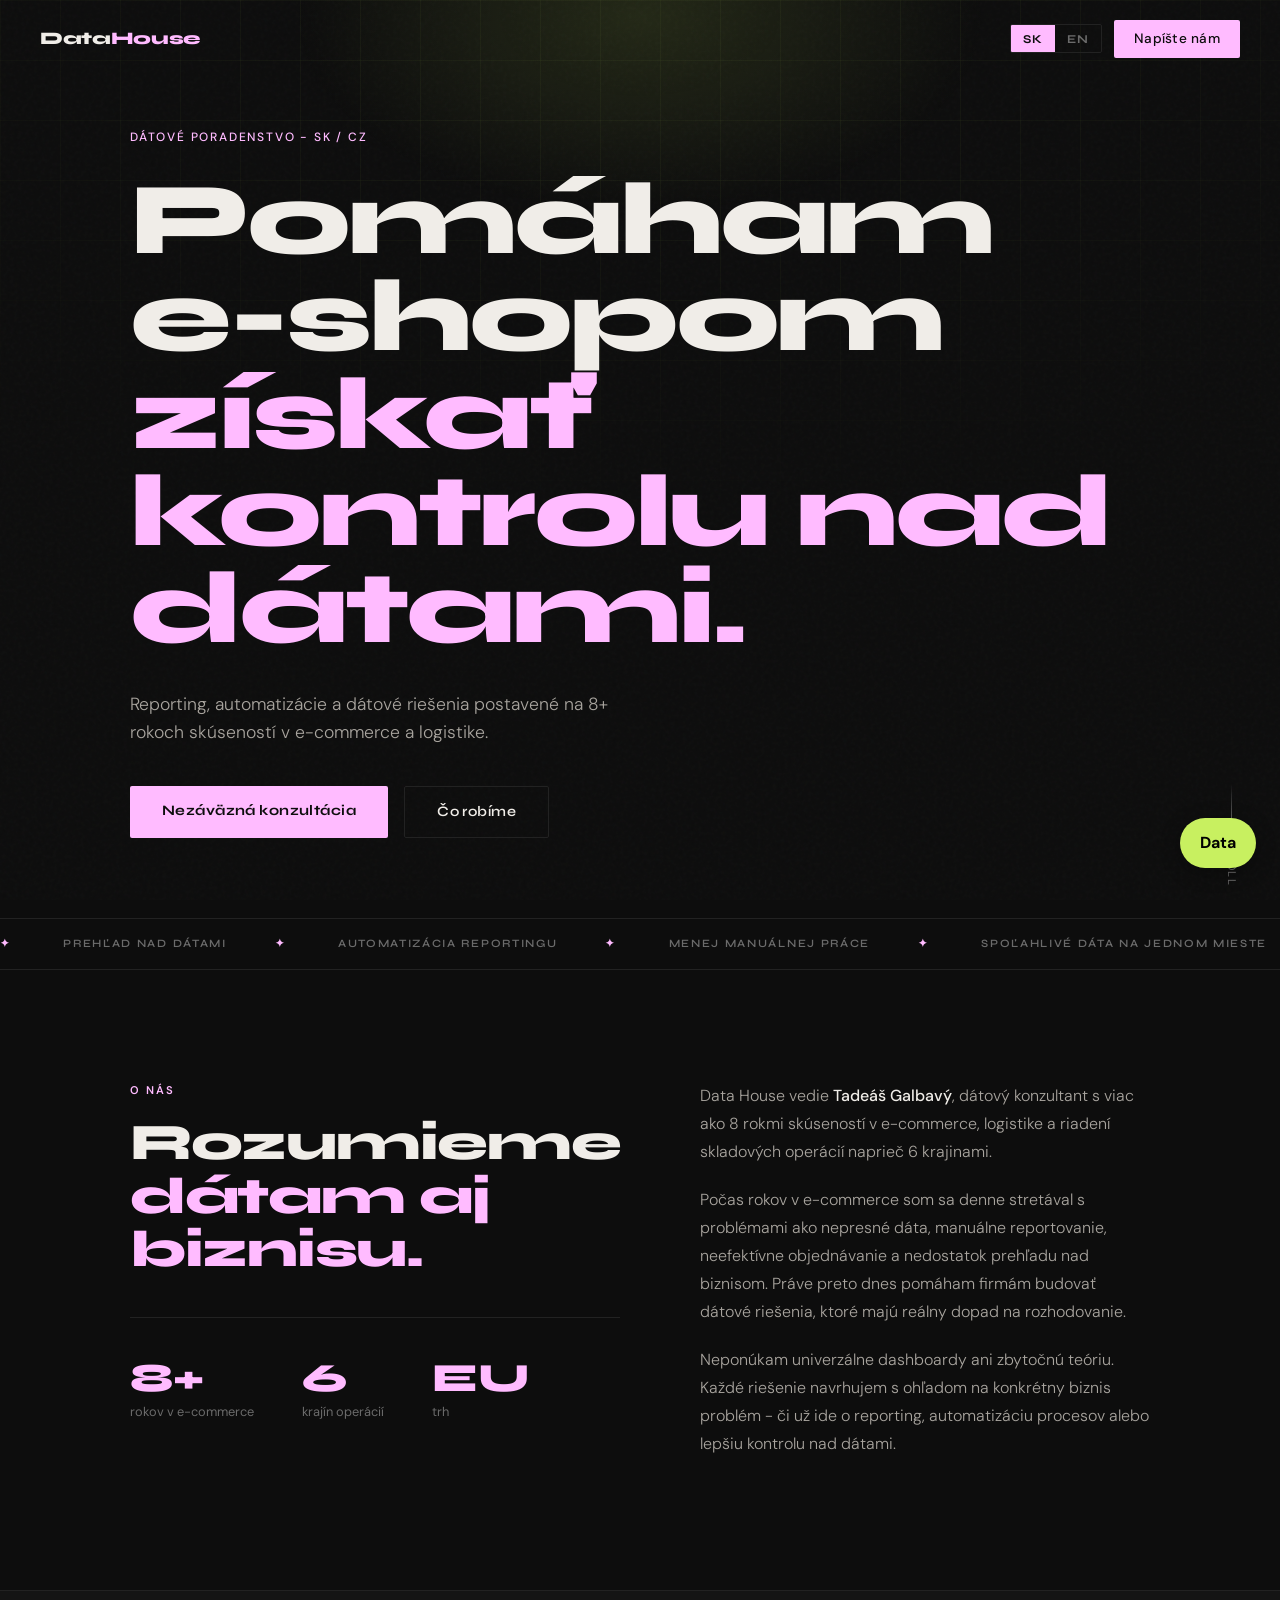
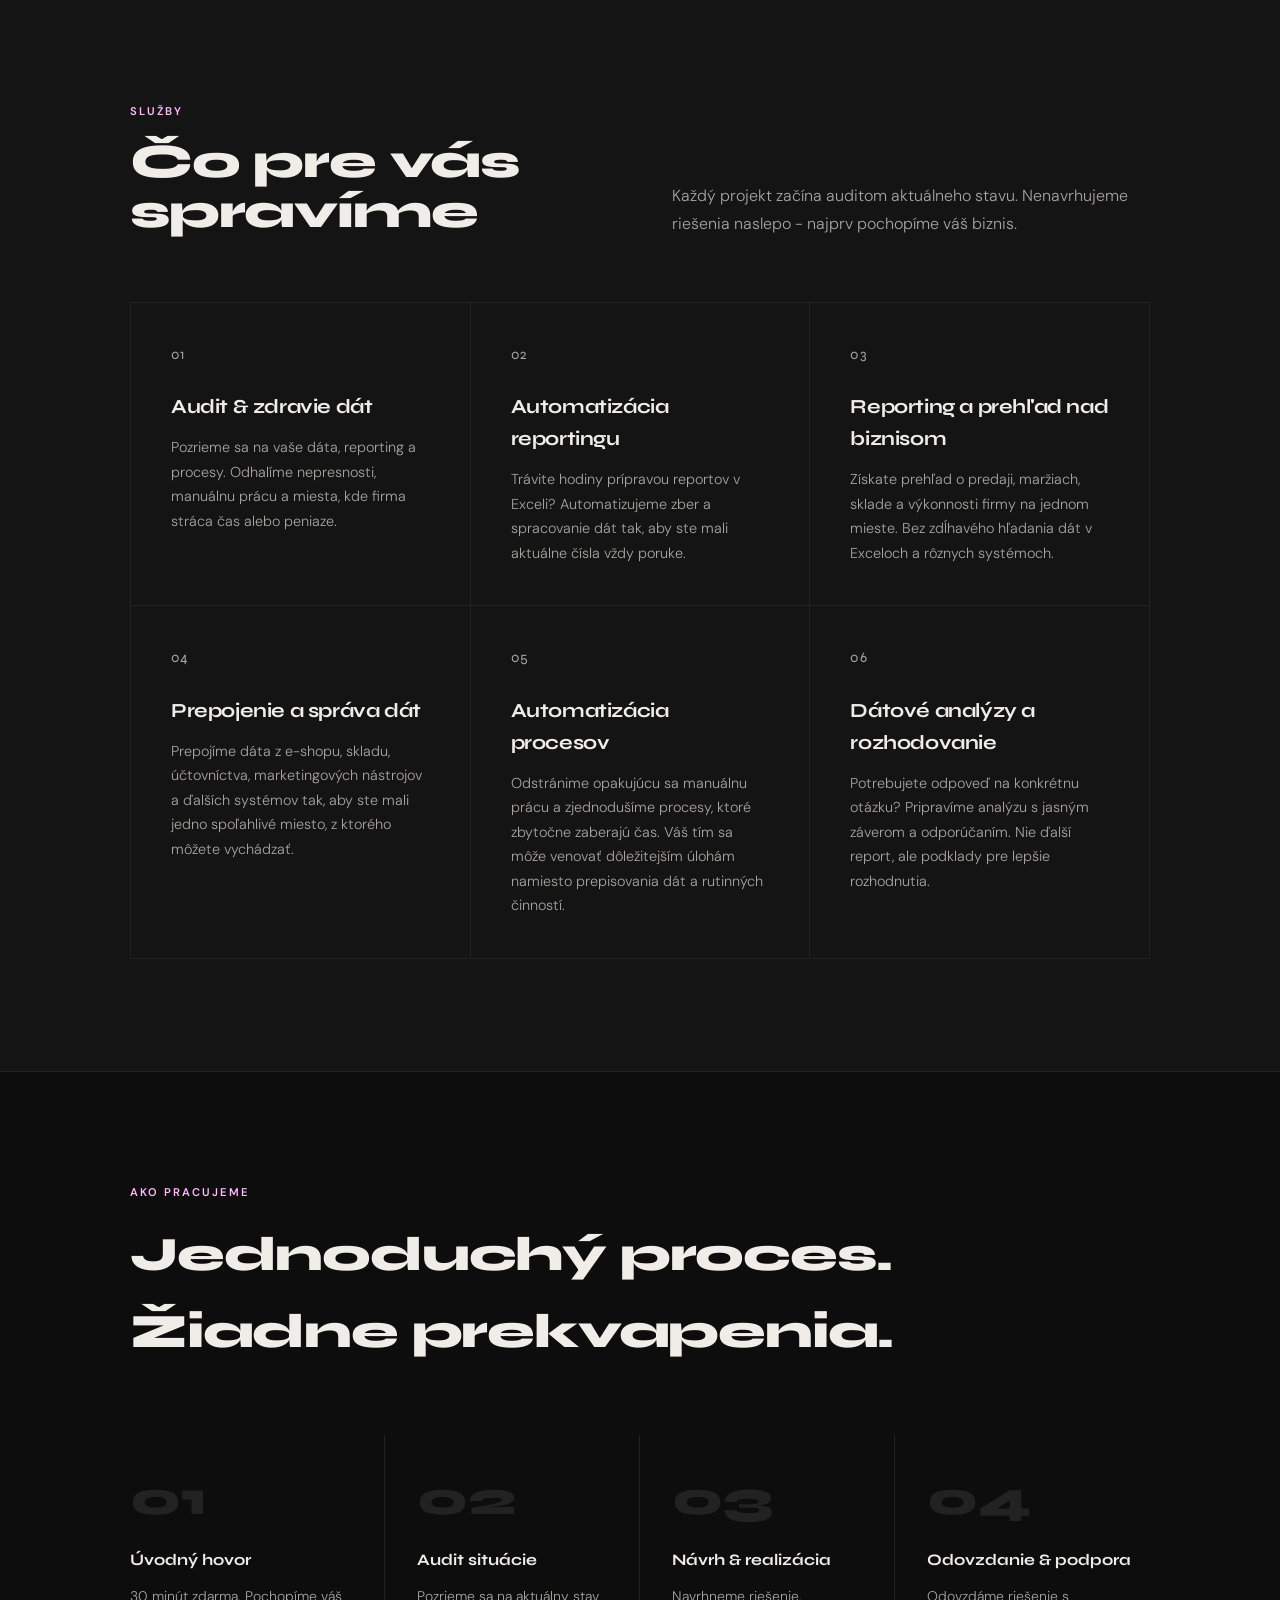
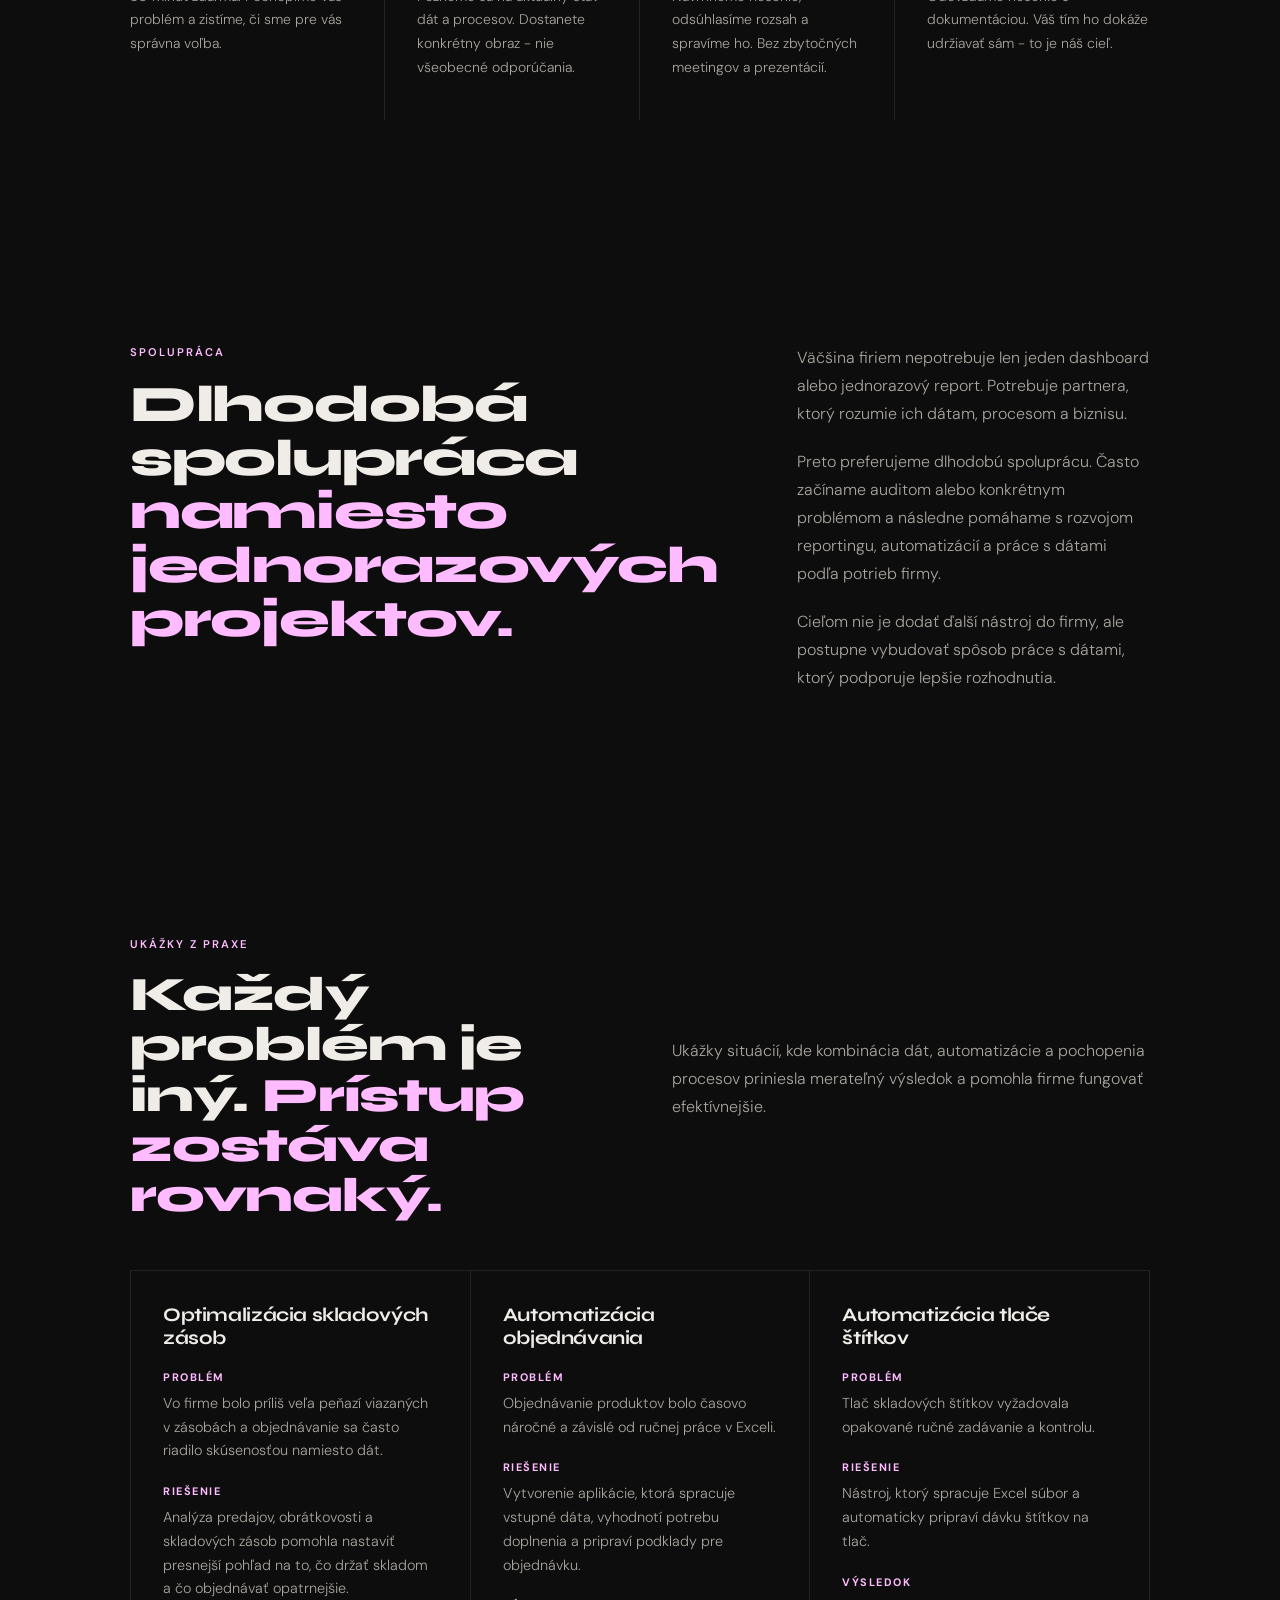
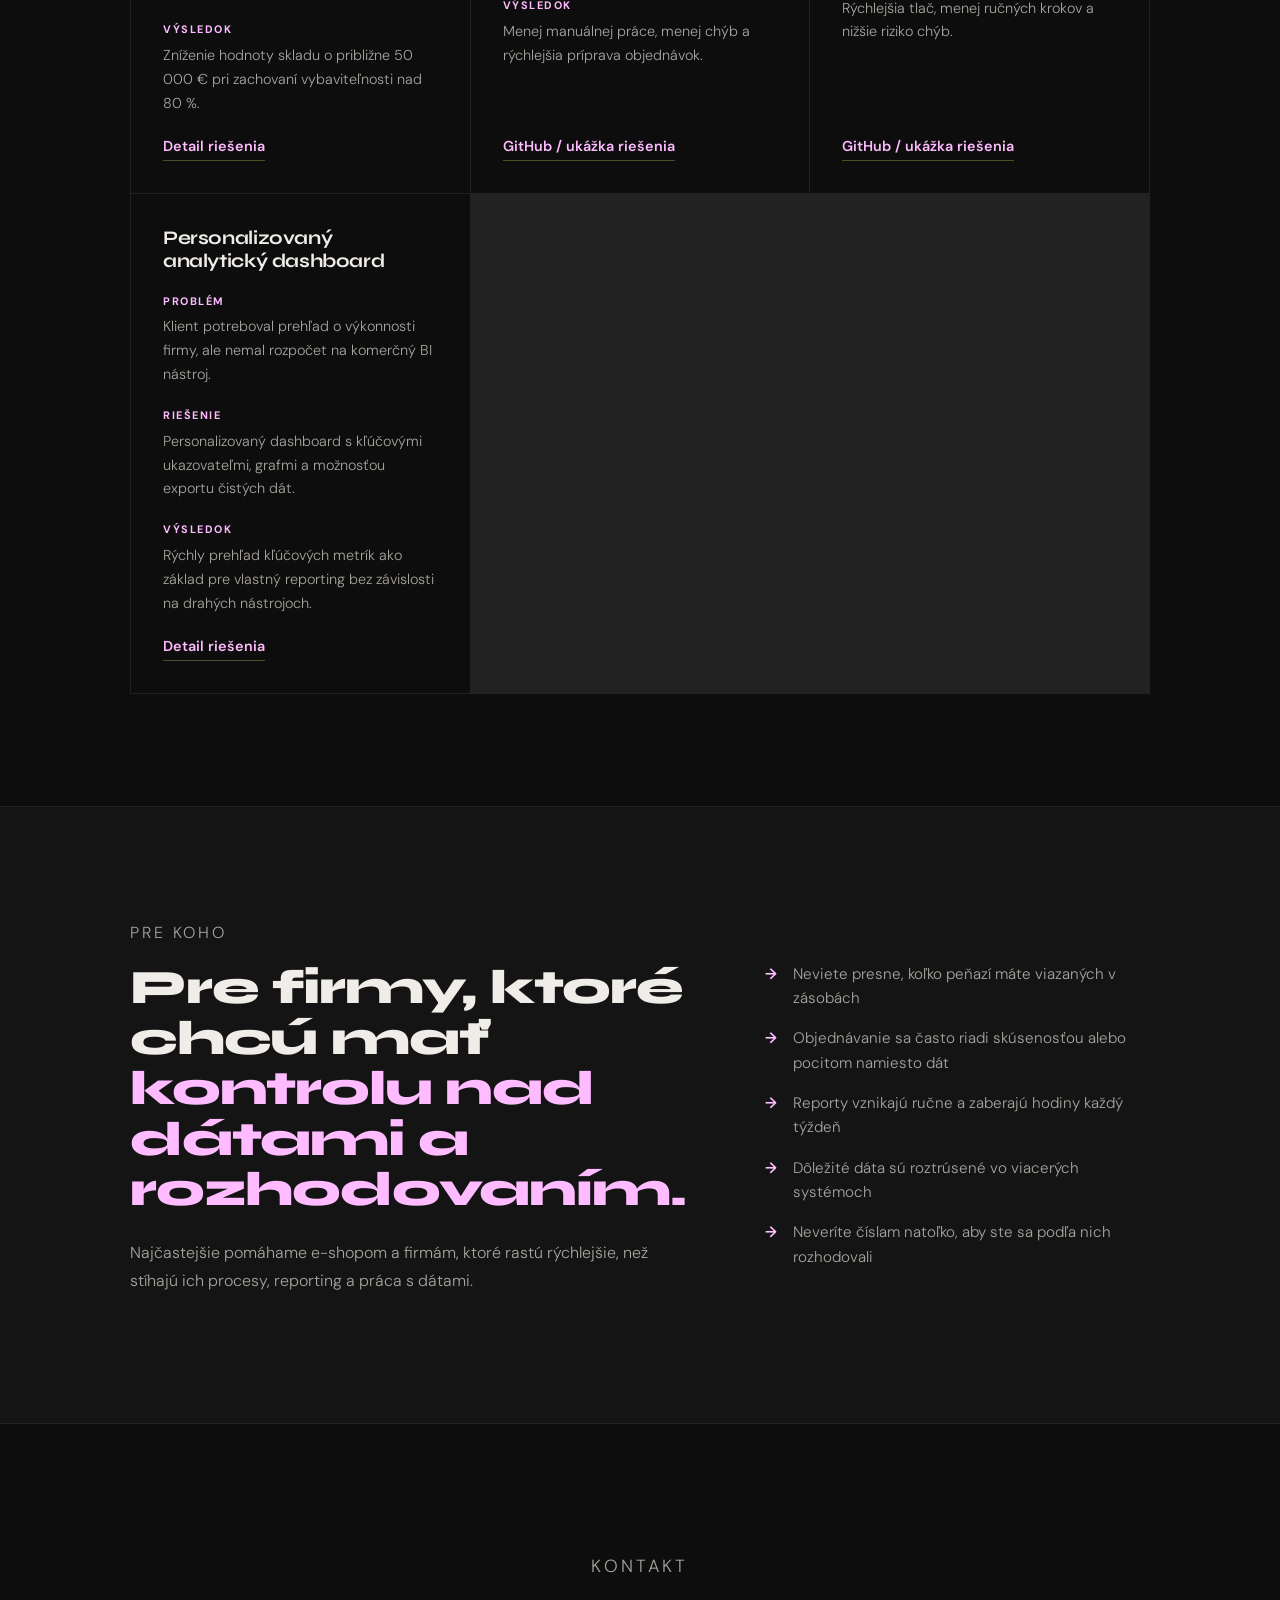
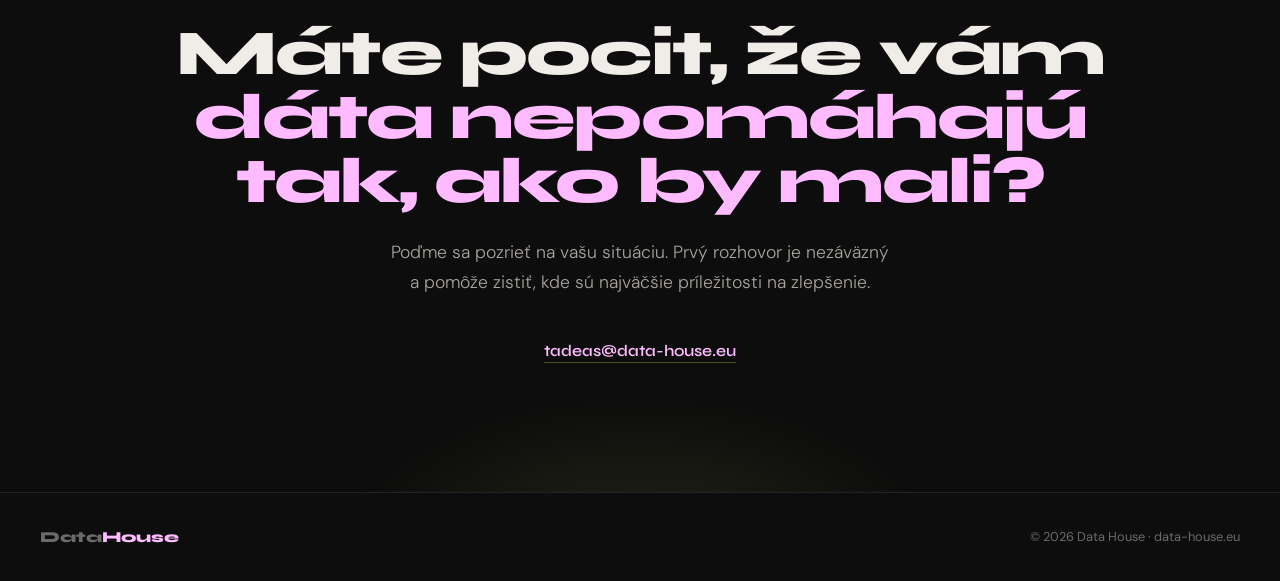
==== commit d5c1469c: "add solution card: personalised analytics dashboard" ====
--- a/marketing/index.html
+++ b/marketing/index.html
@@ -284,6 +284,22 @@
           </div>
           <a href="#" class="solution-link" id="solution3-link">GitHub / ukážka riešenia</a>
         </article>
+        <article class="solution-card">
+          <h3 id="solution4-title">Personalizovaný analytický dashboard</h3>
+          <div class="solution-item">
+            <span id="solution-problem-label-4">Problém</span>
+            <p id="solution4-problem">Klient potreboval prehľad o výkonnosti firmy, ale nemal rozpočet na komerčný BI nástroj.</p>
+          </div>
+          <div class="solution-item">
+            <span id="solution-solution-label-4">Riešenie</span>
+            <p id="solution4-solution">Personalizovaný dashboard s kľúčovými ukazovateľmi, grafmi a možnosťou exportu čistých dát.</p>
+          </div>
+          <div class="solution-item">
+            <span id="solution-result-label-4">Výsledok</span>
+            <p id="solution4-result">Rýchly prehľad kľúčových metrík ako základ pre vlastný reporting bez závislosti na drahých nástrojoch.</p>
+          </div>
+          <a href="#" class="solution-link" id="solution4-link">Detail riešenia</a>
+        </article>
       </div>
     </div>
   </section>
--- a/assets/css/styles.css
+++ b/assets/css/styles.css
@@ -348,6 +348,9 @@
       line-height: 1.05;
       letter-spacing: -0.025em;
     }
+
+    .services h2 em { font-style: normal; color: var(--accent); }
+    
     .services-intro { font-size: 1rem; font-weight: 300; color: #a8a49e; line-height: 1.75; }
     .services-grid {
       display: grid;
@@ -401,6 +404,9 @@
       letter-spacing: -0.025em;
       margin-bottom: 4rem;
     }
+
+    .how h2 em { font-style: normal; color: var(--accent); }
+
     .steps { display: grid; grid-template-columns: repeat(4, 1fr); }
     .step { padding: 2.5rem 2rem 2.5rem 0; border-right: 1px solid var(--border); }
     .step:last-child { border-right: none; padding-right: 0; padding-left: 2rem; }
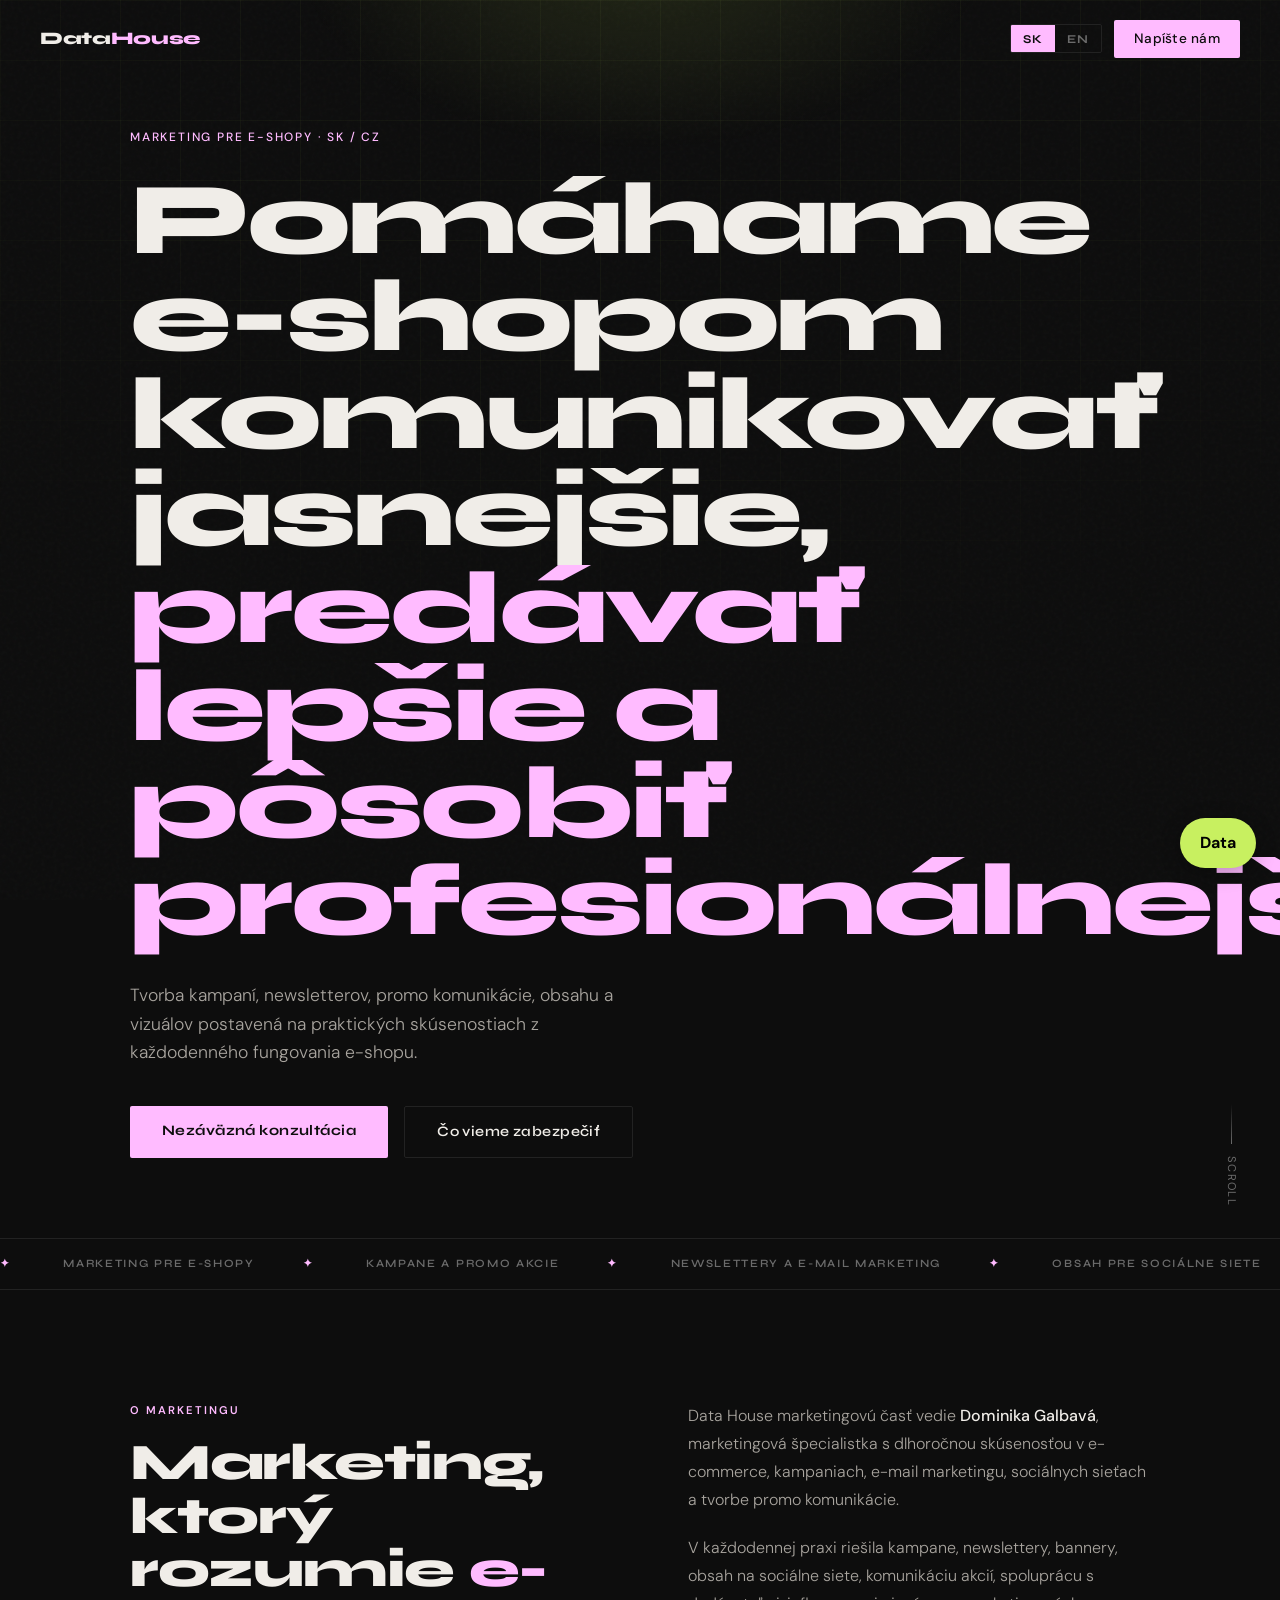
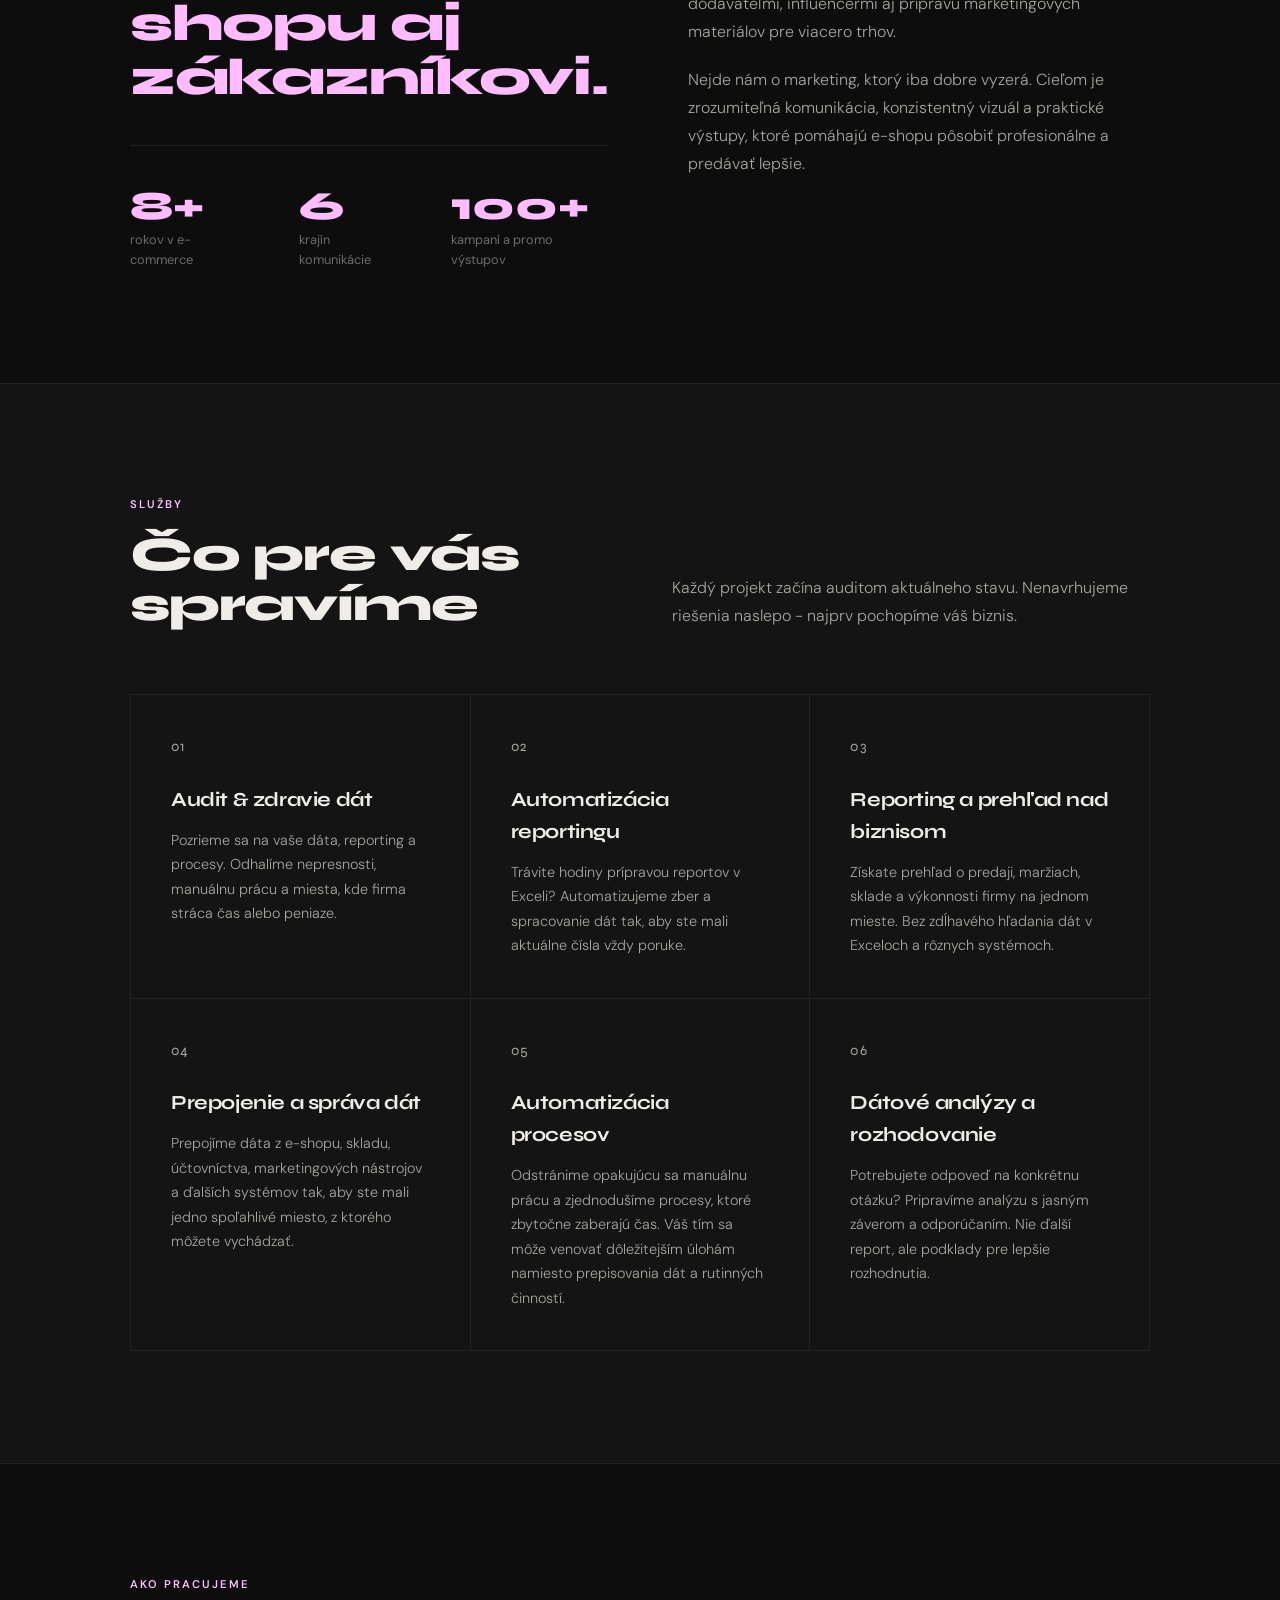
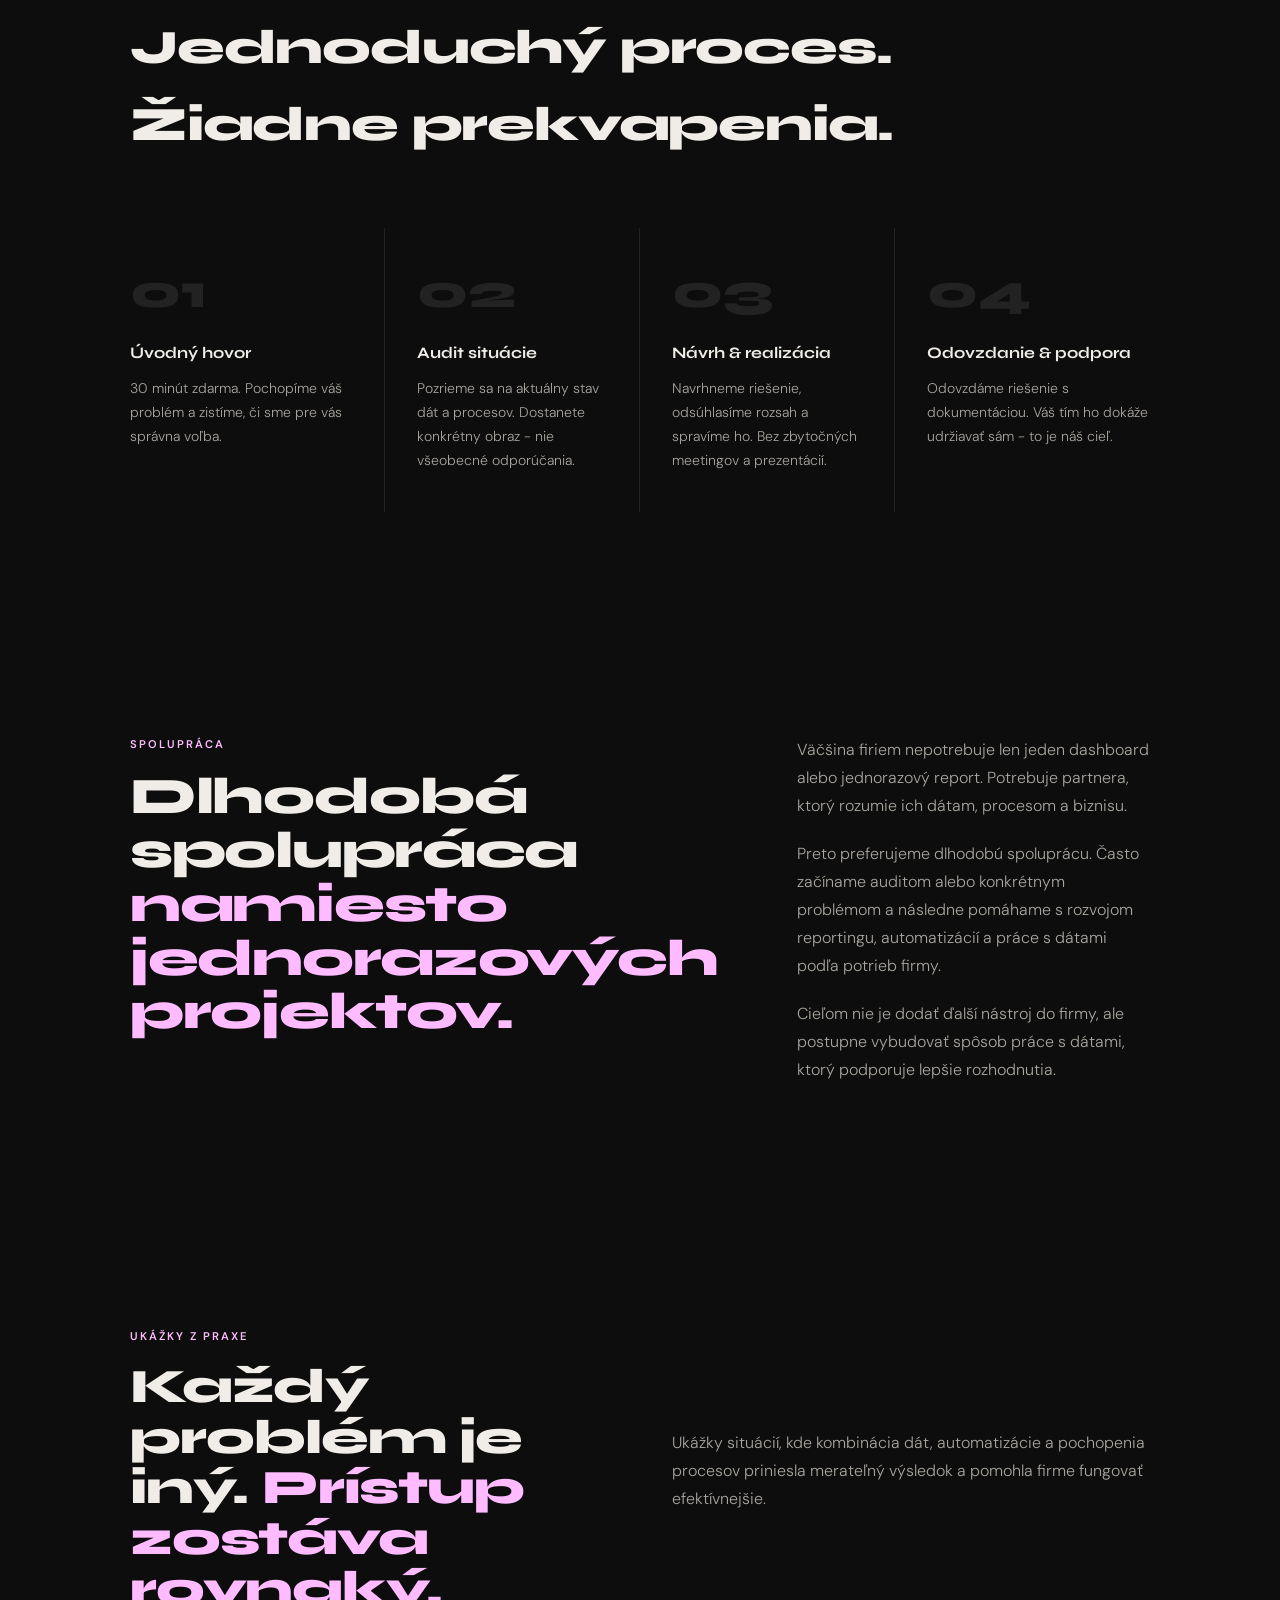
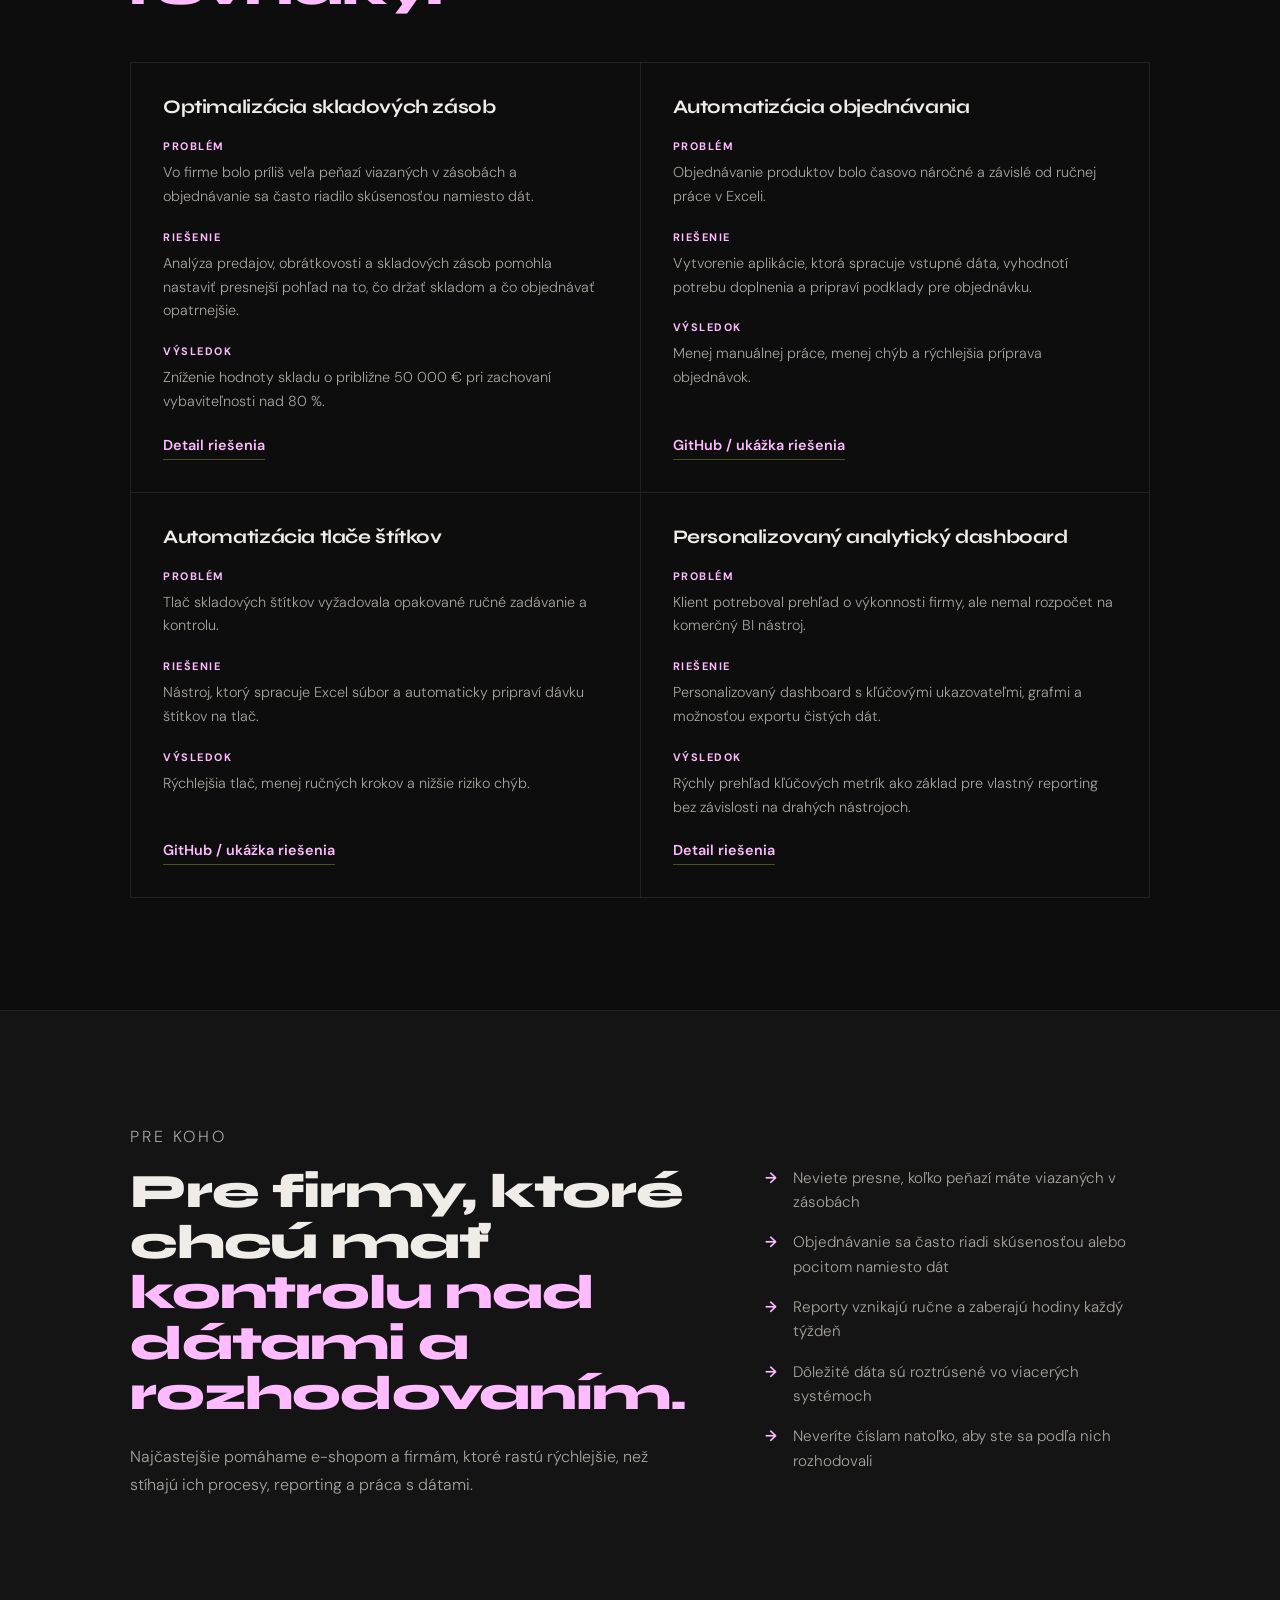
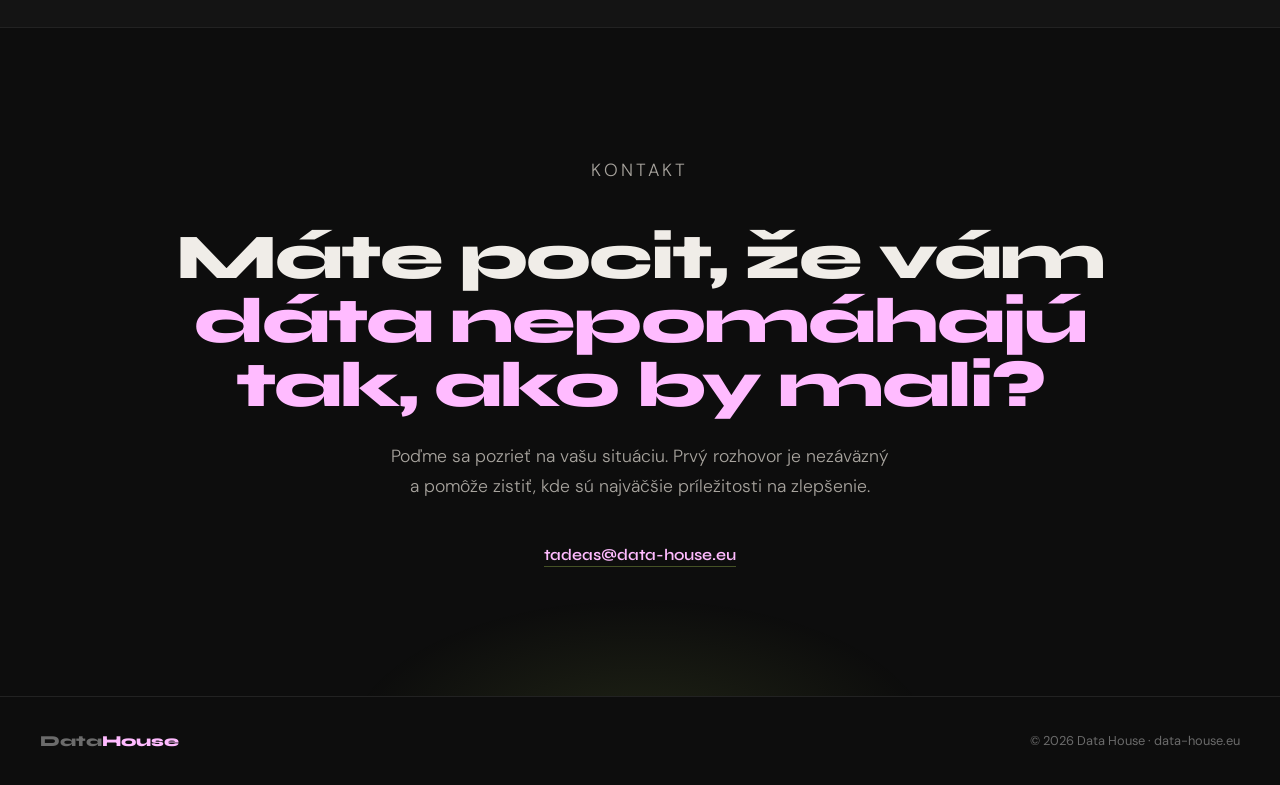
==== commit de05dc36: "udate Marketing website" ====
--- a/marketing/index.html
+++ b/marketing/index.html
@@ -73,12 +73,12 @@
     <div class="hero-grid-bg"></div>
     <div class="hero-glow"></div>
     <div class="container" style="position:relative;z-index:1;">
-      <p class="hero-label" id="hero-label">Dátové poradenstvo - SK / CZ</p>
-      <h1 id="hero-h1">Pomáham e-shopom <em>získať kontrolu nad dátami.</em></h1>
-      <p class="hero-sub" id="hero-sub">Reporting, automatizácie a dátové riešenia postavené na 8+ rokoch skúseností v e-commerce a logistike.</p>
+      <p class="hero-label" id="hero-label">Marketing pre e-shopy · SK / CZ</p>
+      <h1 id="hero-h1">Pomáhame e-shopom komunikovať jasnejšie, <em>predávať lepšie a pôsobiť profesionálnejšie.</em></h1>
+      <p class="hero-sub" id="hero-sub">Tvorba kampaní, newsletterov, promo komunikácie, obsahu a vizuálov postavená na praktických skúsenostiach z každodenného fungovania e-shopu.</p>
       <div class="hero-actions">
         <a href="#kontakt" class="btn-primary" id="hero-btn-primary">Nezáväzná konzultácia</a>
-        <a href="#sluzby" class="btn-ghost" id="hero-btn-ghost">Čo robíme</a>
+        <a href="#sluzby" class="btn-ghost" id="hero-btn-ghost">Čo vieme zabezpečiť</a>
       </div>
     </div>
     <div class="hero-scroll">Scroll</div>
@@ -87,18 +87,18 @@
   <!-- STRIP -->
   <div class="strip">
     <div class="strip-inner">
-      <span class="strip-item"><span>✦</span> Prehľad nad dátami</span>
-      <span class="strip-item"><span>✦</span> Automatizácia reportingu</span>
-      <span class="strip-item"><span>✦</span> Menej manuálnej práce</span>
-      <span class="strip-item"><span>✦</span> Spoľahlivé dáta na jednom mieste</span>
-      <span class="strip-item"><span>✦</span> Lepšie rozhodovanie</span>
-      <span class="strip-item"><span>✦</span> E-commerce & skladové procesy</span>
-      <span class="strip-item"><span>✦</span> Prehľad nad dátami</span>
-      <span class="strip-item"><span>✦</span> Automatizácia reportingu</span>
-      <span class="strip-item"><span>✦</span> Menej manuálnej práce</span>
-      <span class="strip-item"><span>✦</span> Spoľahlivé dáta na jednom mieste</span>
-      <span class="strip-item"><span>✦</span> Lepšie rozhodovanie</span>
-      <span class="strip-item"><span>✦</span> E-commerce & skladové procesy</span>
+      <span class="strip-item" id="marketing-strip-1"><span>✦</span> Marketing pre e-shopy</span>
+      <span class="strip-item" id="marketing-strip-2"><span>✦</span> Kampane a promo akcie</span>
+      <span class="strip-item" id="marketing-strip-3"><span>✦</span> Newslettery a e-mail marketing</span>
+      <span class="strip-item" id="marketing-strip-4"><span>✦</span> Obsah pre sociálne siete</span>
+      <span class="strip-item" id="marketing-strip-5"><span>✦</span> Bannery a vizuály</span>
+      <span class="strip-item" id="marketing-strip-6"><span>✦</span> Jasnejšia komunikácia značky</span>
+      <span class="strip-item" id="marketing-strip-7"><span>✦</span> Marketing pre e-shopy</span>
+      <span class="strip-item" id="marketing-strip-8"><span>✦</span> Kampane a promo akcie</span>
+      <span class="strip-item" id="marketing-strip-9"><span>✦</span> Newslettery a e-mail marketing</span>
+      <span class="strip-item" id="marketing-strip-10"><span>✦</span> Obsah pre sociálne siete</span>
+      <span class="strip-item" id="marketing-strip-11"><span>✦</span> Bannery a vizuály</span>
+      <span class="strip-item" id="marketing-strip-12"><span>✦</span> Jasnejšia komunikácia značky</span>
     </div>
   </div>
 
@@ -107,8 +107,8 @@
     <div class="container">
       <div class="about-grid reveal">
         <div>
-          <p class="section-label" id="about-label">O nás</p>
-          <h2 id="about-h2">Rozumieme <em>dátam aj biznisu.</em></h2>
+          <p class="section-label" id="about-label">O marketingu</p>
+          <h2 id="about-h2">Marketing, ktorý rozumie <em>e-shopu aj zákazníkovi.</em></h2>
           <div class="about-stat">
             <div class="stat-item">
               <div class="stat-num">8+</div>
@@ -116,18 +116,18 @@
             </div>
             <div class="stat-item">
               <div class="stat-num">6</div>
-              <div class="stat-label" id="stat2">krajín operácií</div>
+              <div class="stat-label" id="stat2">krajín komunikácie</div>
             </div>
             <div class="stat-item">
-              <div class="stat-num">EU</div>
-              <div class="stat-label" id="stat3">trh</div>
+              <div class="stat-num">100+</div>
+              <div class="stat-label" id="stat3">kampaní a promo výstupov</div>
             </div>
           </div>
         </div>
         <div class="about-text">
-          <p id="about-p1">Data House vedie <strong>Tadeáš Galbavý</strong>, dátový konzultant s viac ako 8 rokmi skúseností v e-commerce, logistike a riadení skladových operácií naprieč 6 krajinami.</p>
-          <p id="about-p2">Počas rokov v e-commerce som sa denne stretával s problémami ako nepresné dáta, manuálne reportovanie, neefektívne objednávanie a nedostatok prehľadu nad biznisom. Práve preto dnes pomáham firmám budovať dátové riešenia, ktoré majú reálny dopad na rozhodovanie.</p>
-          <p id="about-p3">Neponúkam univerzálne dashboardy ani zbytočnú teóriu. Každé riešenie navrhujem s ohľadom na konkrétny biznis problém - či už ide o reporting, automatizáciu procesov alebo lepšiu kontrolu nad dátami.</p>
+          <p id="about-p1">Data House marketingovú časť vedie <strong>Dominika Galbavá</strong>, marketingová špecialistka s dlhoročnou skúsenosťou v e-commerce, kampaniach, e-mail marketingu, sociálnych sieťach a tvorbe promo komunikácie.</p>
+          <p id="about-p2">V každodennej praxi riešila kampane, newslettery, bannery, obsah na sociálne siete, komunikáciu akcií, spoluprácu s dodávateľmi, influencermi aj prípravu marketingových materiálov pre viacero trhov.</p>
+          <p id="about-p3">Nejde nám o marketing, ktorý iba dobre vyzerá. Cieľom je zrozumiteľná komunikácia, konzistentný vizuál a praktické výstupy, ktoré pomáhajú e-shopu pôsobiť profesionálne a predávať lepšie.</p>
         </div>
       </div>
     </div>
--- a/assets/css/styles.css
+++ b/assets/css/styles.css
@@ -447,7 +447,7 @@
     }
     .solutions-grid {
       display: grid;
-      grid-template-columns: repeat(3, 1fr);
+      grid-template-columns: repeat(2, 1fr);
       gap: 1px;
       background: var(--border);
       border: 1px solid var(--border);
@@ -638,6 +638,10 @@
 
       .services-grid, .solutions-grid { grid-template-columns: 1fr; }
 
+      @media (min-width: 600px) {
+        .solutions-grid { grid-template-columns: repeat(2, 1fr); }
+      }
+
       .services h2, .how h2, .solutions h2, .who h2, .cta-section h2 {
         font-size: clamp(1.8rem, 8vw, 2.5rem);
       }
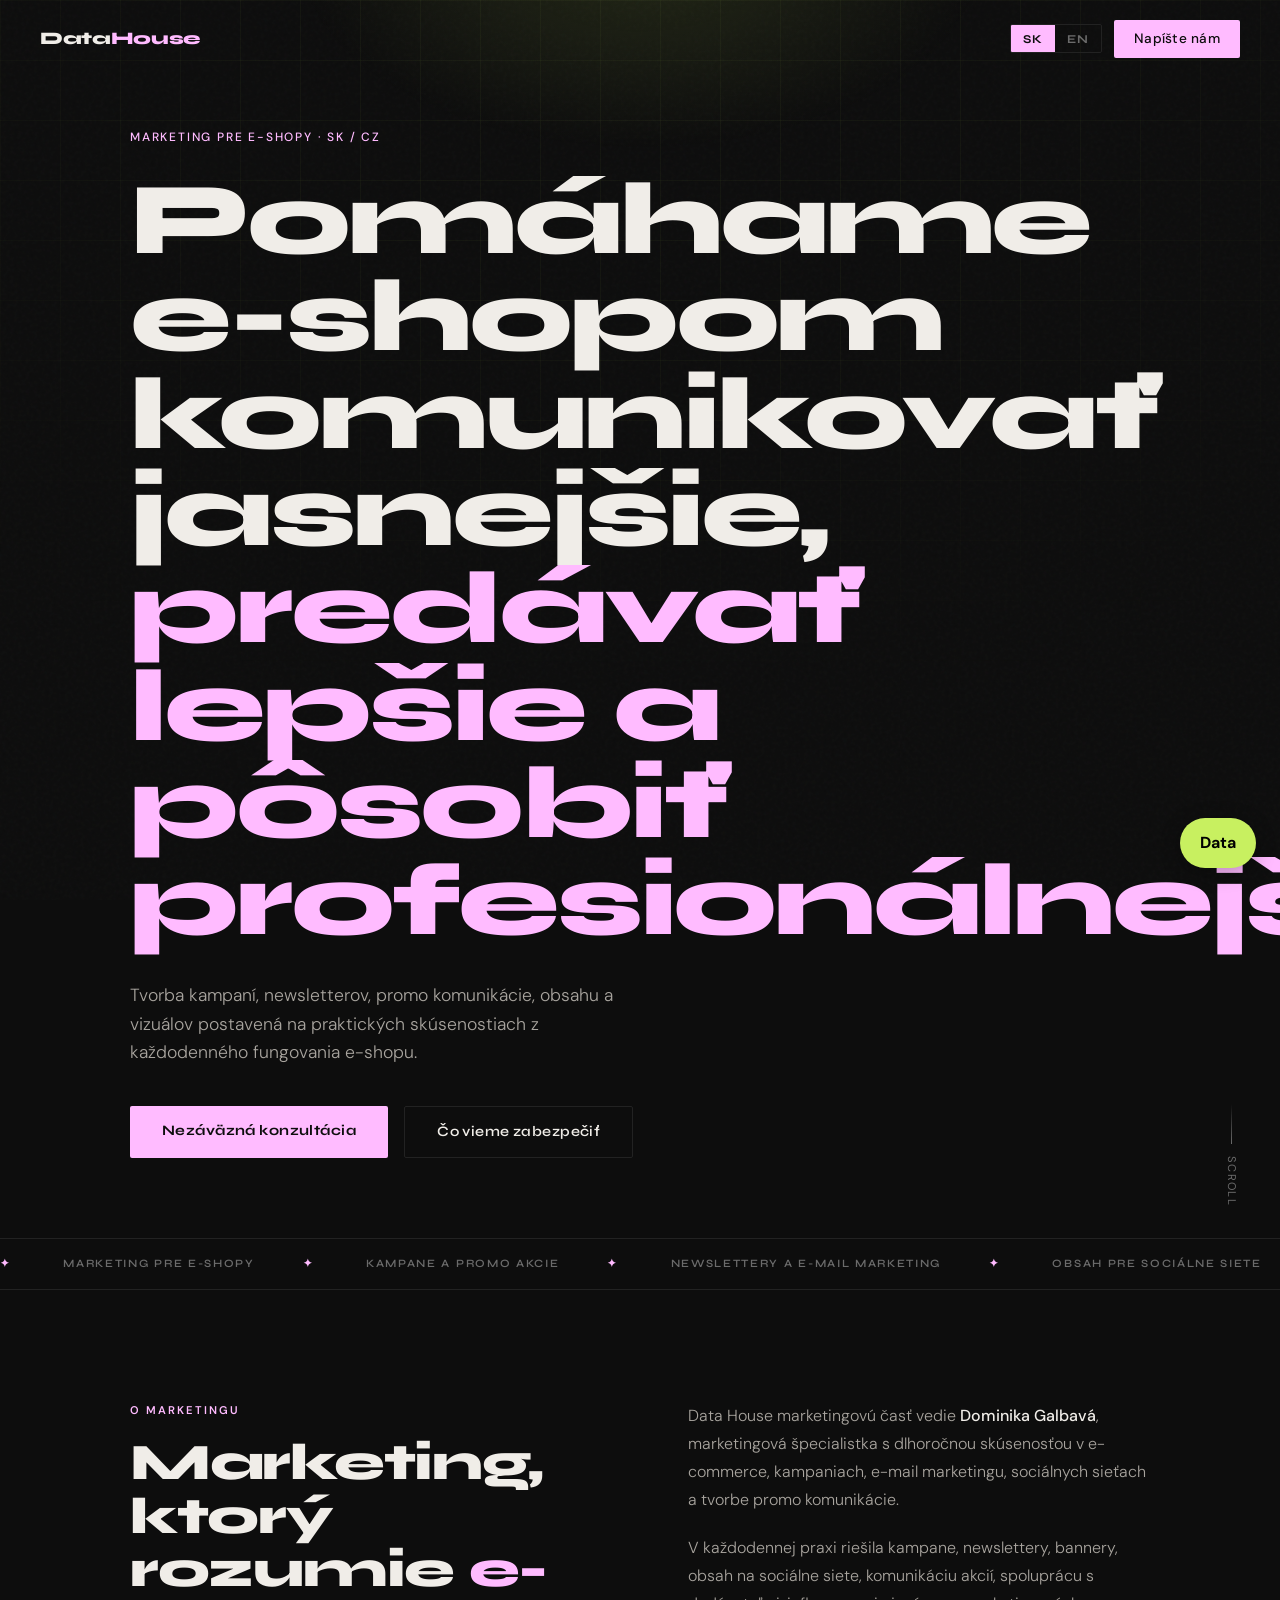
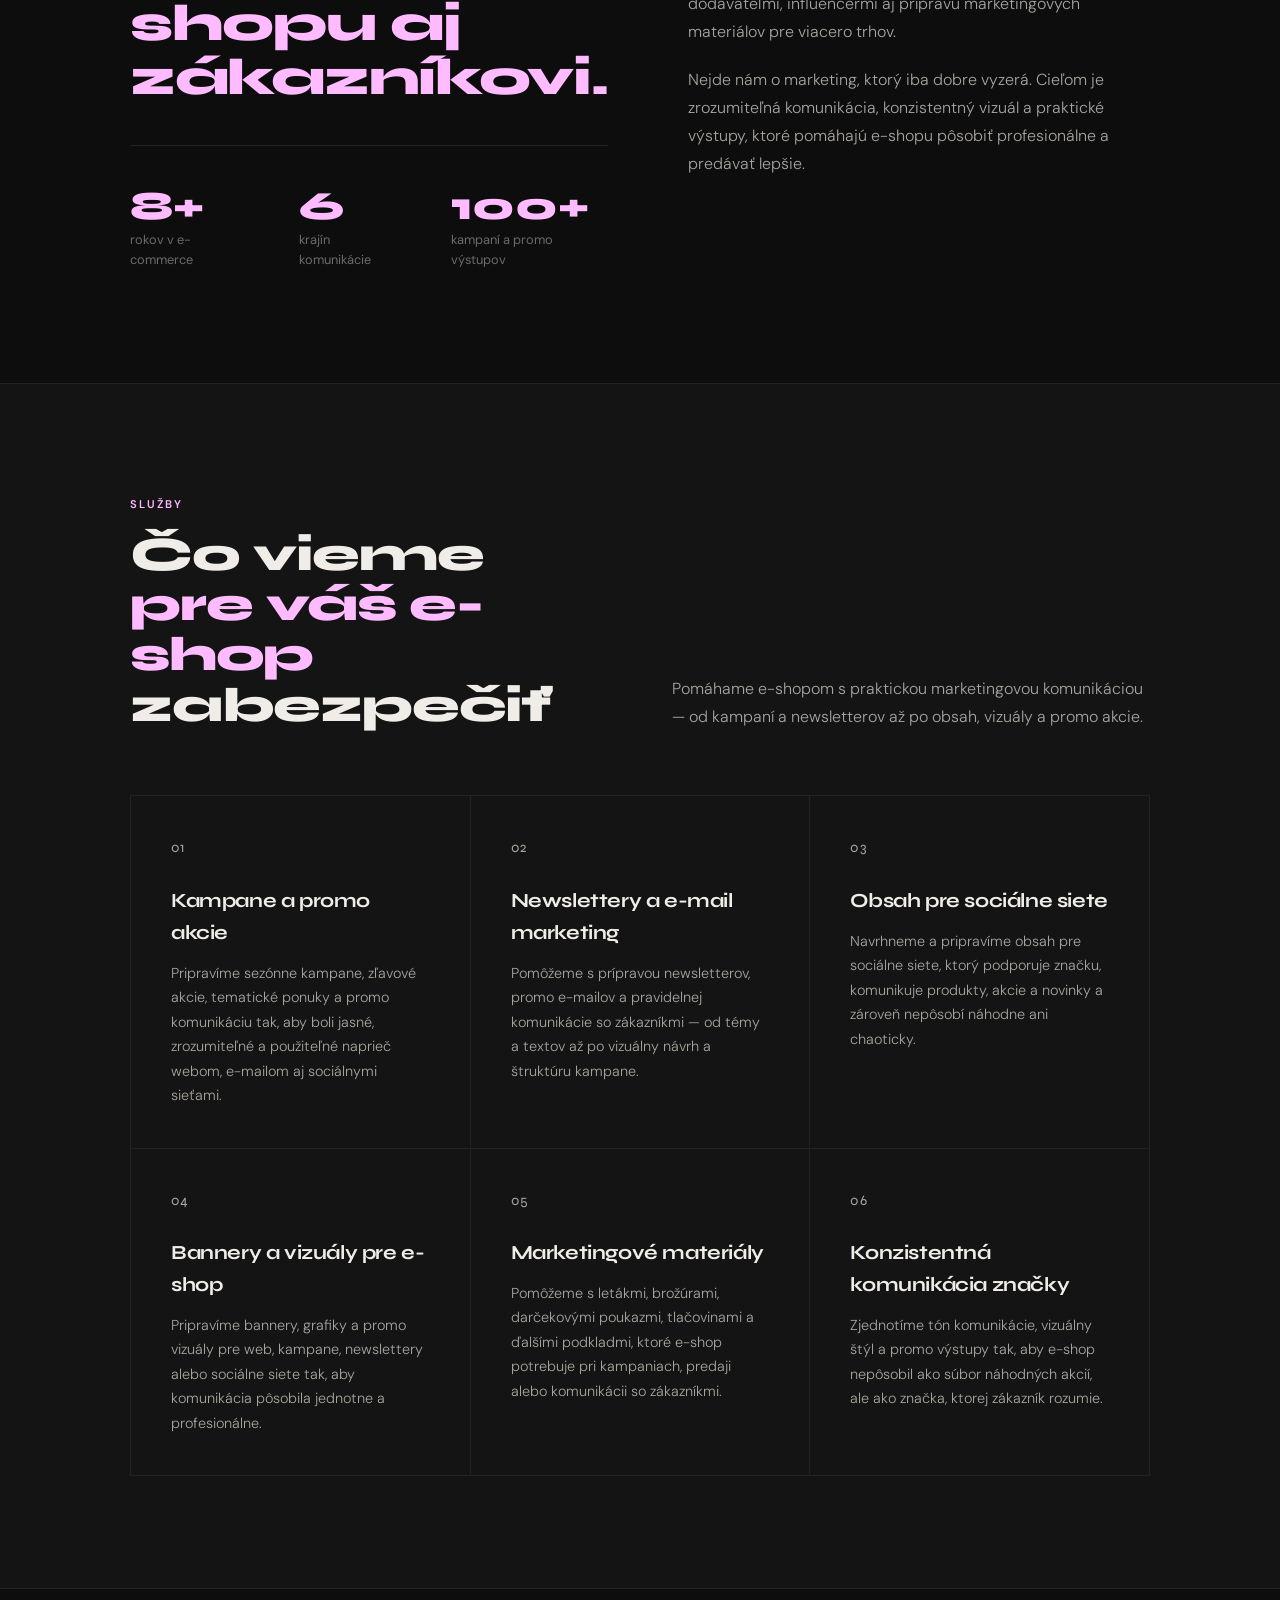
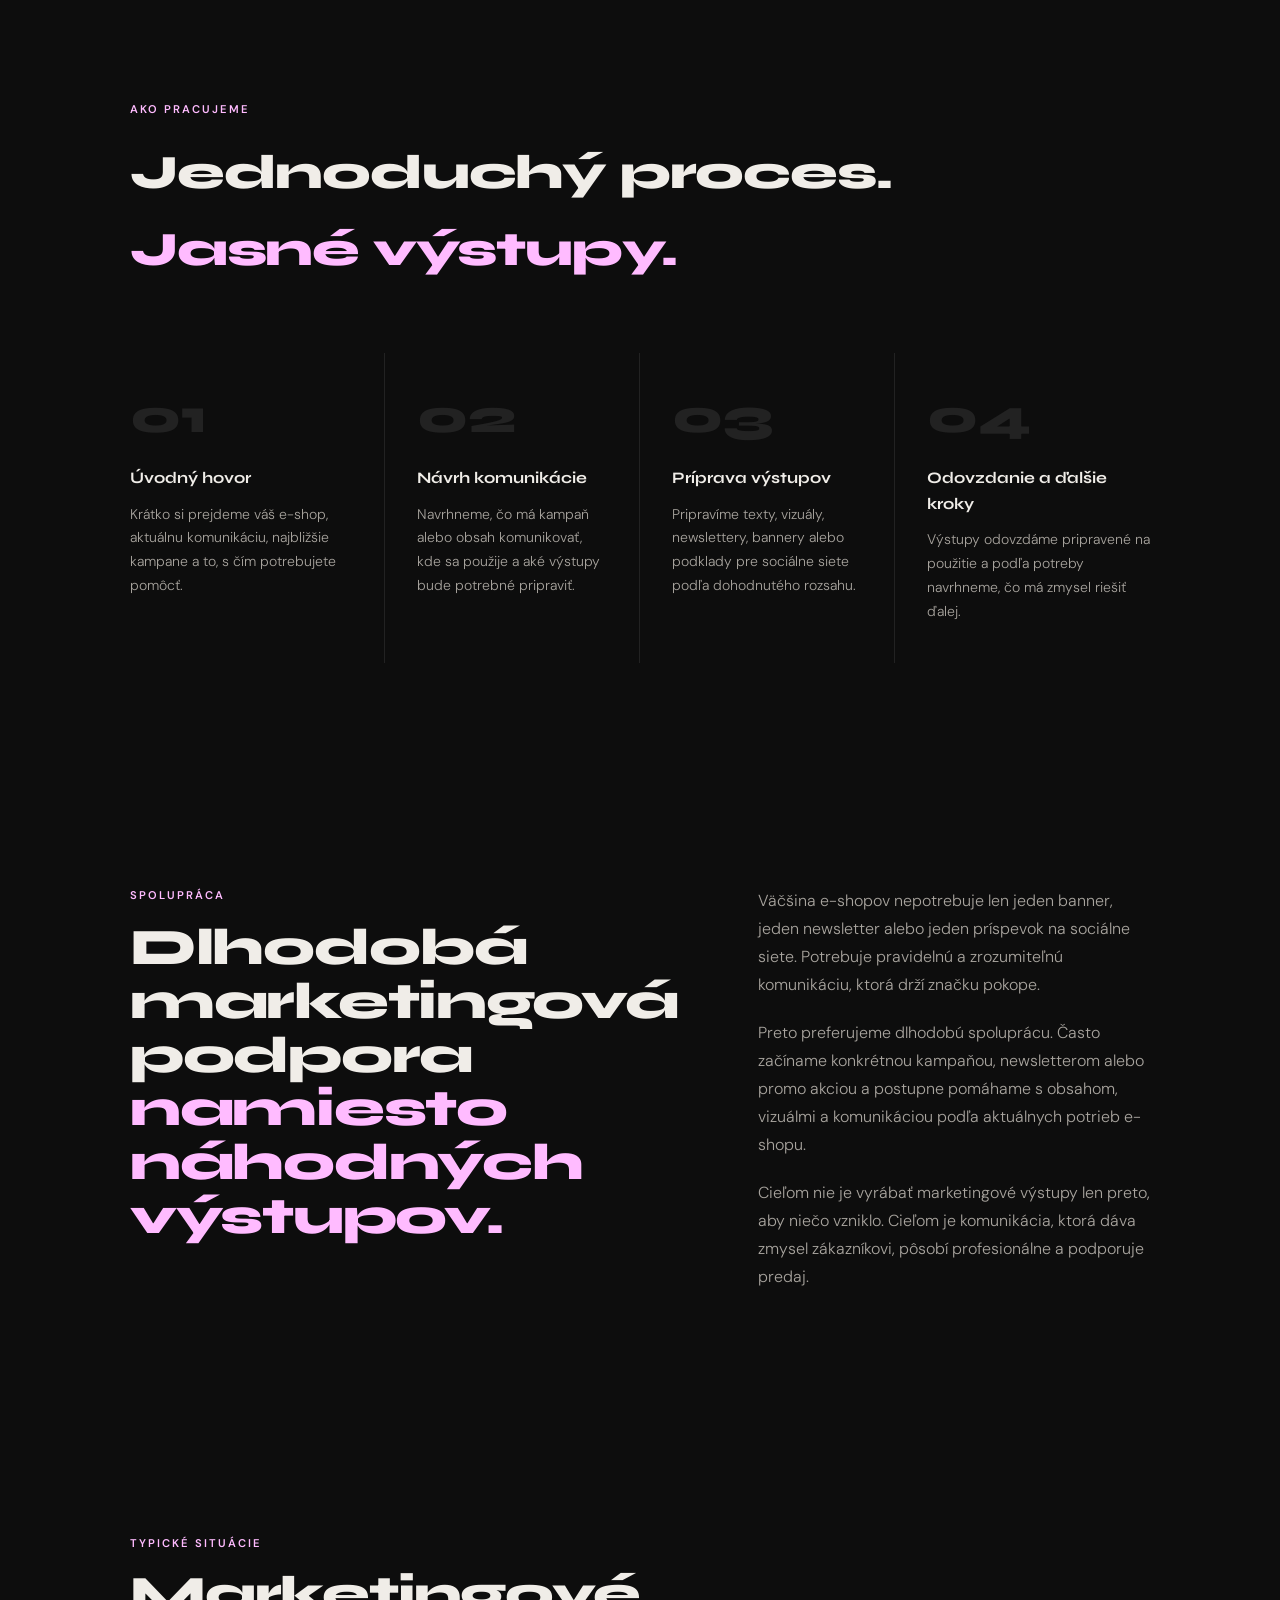
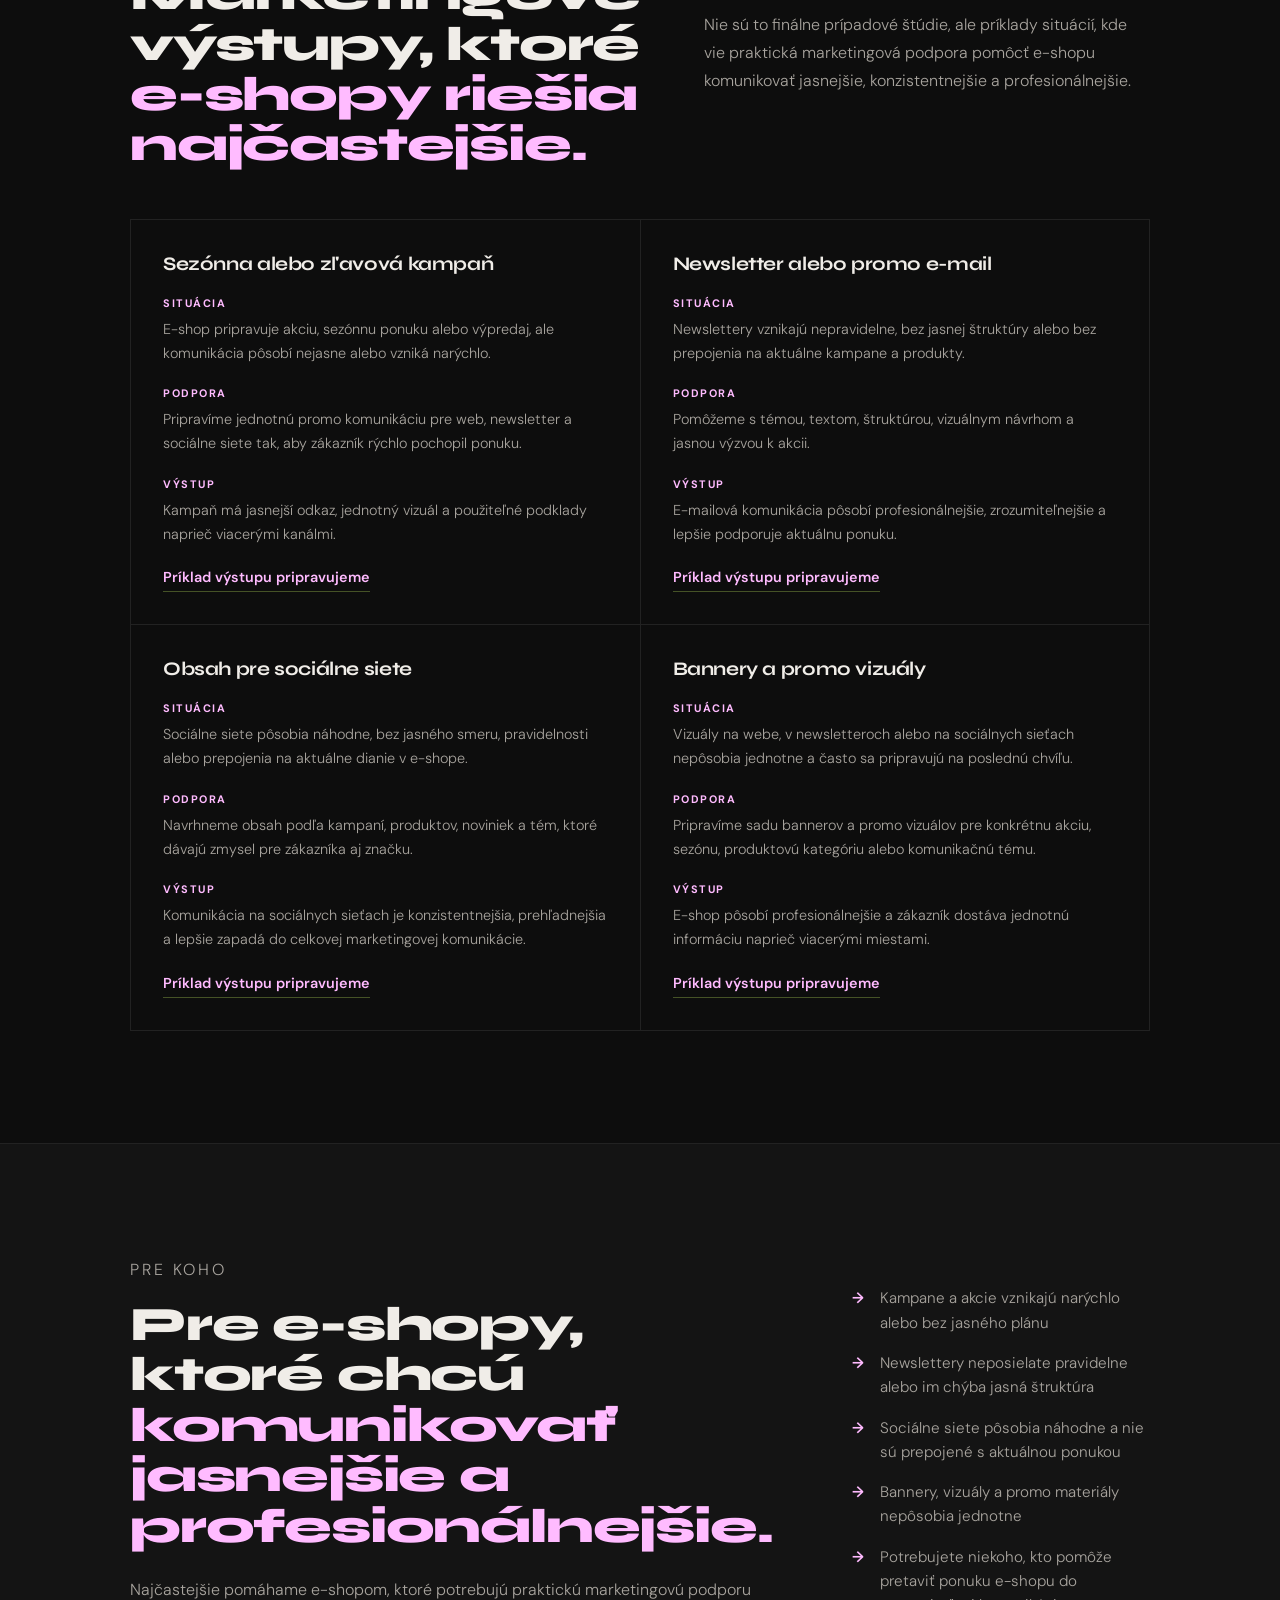
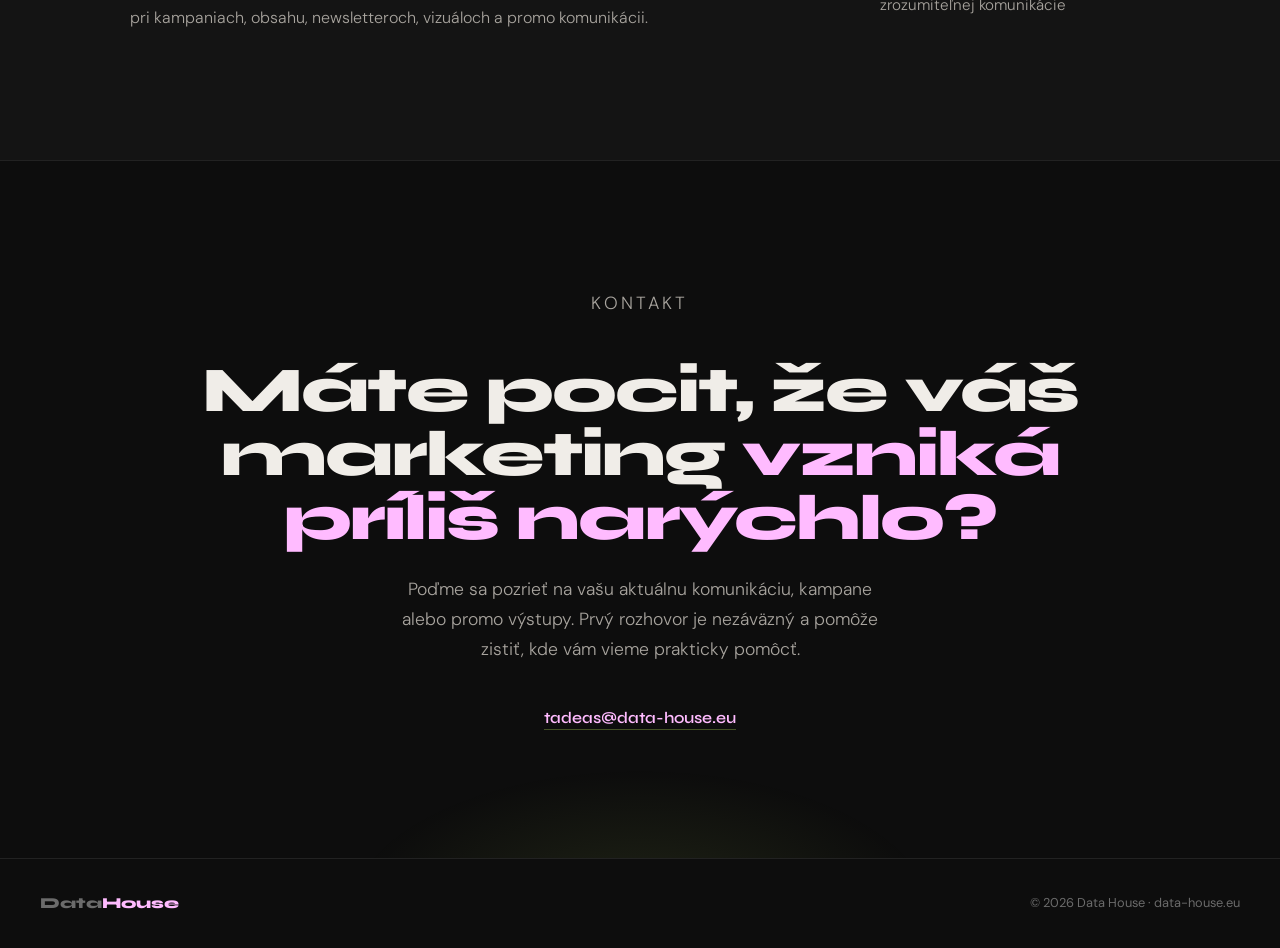
==== commit 89075fb4: "update marketing index" ====
--- a/marketing/index.html
+++ b/marketing/index.html
@@ -139,40 +139,40 @@
       <div class="services-head reveal">
         <div>
           <p class="section-label" id="services-label">Služby</p>
-          <h2 id="services-h2">Čo pre vás spravíme</h2>
-        </div>
-        <p class="services-intro" id="services-intro">Každý projekt začína auditom aktuálneho stavu. Nenavrhujeme riešenia naslepo - najprv pochopíme váš biznis.</p>
+          <h2 id="services-h2">Čo vieme <em>pre váš e-shop</em> zabezpečiť</h2>
+        </div>
+        <p class="services-intro" id="services-intro">Pomáhame e-shopom s praktickou marketingovou komunikáciou — od kampaní a newsletterov až po obsah, vizuály a promo akcie.</p>
       </div>
       <div class="services-grid reveal">
         <div class="service-card">
           <p class="service-num">01</p>
-          <h3 id="s1-title">Audit & zdravie dát</h3>
-          <p id="s1-desc">Pozrieme sa na vaše dáta, reporting a procesy. Odhalíme nepresnosti, manuálnu prácu a miesta, kde firma stráca čas alebo peniaze.</p>
+          <h3 id="s1-title">Kampane a promo akcie</h3>
+          <p id="s1-desc">Pripravíme sezónne kampane, zľavové akcie, tematické ponuky a promo komunikáciu tak, aby boli jasné, zrozumiteľné a použiteľné naprieč webom, e-mailom aj sociálnymi sieťami.</p>
         </div>
         <div class="service-card">
           <p class="service-num">02</p>
-          <h3 id="s2-title">Automatizácia reportingu</h3>
-          <p id="s2-desc">Trávite hodiny prípravou reportov v Exceli? Automatizujeme zber a spracovanie dát tak, aby ste mali aktuálne čísla vždy poruke.</p>
+          <h3 id="s2-title">Newslettery a e-mail marketing</h3>
+          <p id="s2-desc">Pomôžeme s prípravou newsletterov, promo e-mailov a pravidelnej komunikácie so zákazníkmi — od témy a textov až po vizuálny návrh a štruktúru kampane.</p>
         </div>
         <div class="service-card">
           <p class="service-num">03</p>
-          <h3 id="s3-title">Reporting a prehľad nad biznisom</h3>
-          <p id="s3-desc">Získate prehľad o predaji, maržiach, sklade a výkonnosti firmy na jednom mieste. Bez zdĺhavého hľadania dát v Exceloch a rôznych systémoch.</p>
+          <h3 id="s3-title">Obsah pre sociálne siete</h3>
+          <p id="s3-desc">Navrhneme a pripravíme obsah pre sociálne siete, ktorý podporuje značku, komunikuje produkty, akcie a novinky a zároveň nepôsobí náhodne ani chaoticky.</p>
         </div>
         <div class="service-card">
           <p class="service-num">04</p>
-          <h3 id="s4-title">Prepojenie a správa dát</h3>
-          <p id="s4-desc">Prepojíme dáta z e-shopu, skladu, účtovníctva, marketingových nástrojov a ďalších systémov tak, aby ste mali jedno spoľahlivé miesto, z ktorého môžete vychádzať.</p>
+          <h3 id="s4-title">Bannery a vizuály pre e-shop</h3>
+          <p id="s4-desc">Pripravíme bannery, grafiky a promo vizuály pre web, kampane, newslettery alebo sociálne siete tak, aby komunikácia pôsobila jednotne a profesionálne.</p>
         </div>
         <div class="service-card">
           <p class="service-num">05</p>
-          <h3 id="s5-title">Automatizácia procesov</h3>
-          <p id="s5-desc">Odstránime opakujúcu sa manuálnu prácu a zjednodušíme procesy, ktoré zbytočne zaberajú čas. Váš tím sa môže venovať dôležitejším úlohám namiesto prepisovania dát a rutinných činností.</p>
+          <h3 id="s5-title">Marketingové materiály</h3>
+          <p id="s5-desc">Pomôžeme s letákmi, brožúrami, darčekovými poukazmi, tlačovinami a ďalšími podkladmi, ktoré e-shop potrebuje pri kampaniach, predaji alebo komunikácii so zákazníkmi.</p>
         </div>
         <div class="service-card">
           <p class="service-num">06</p>
-          <h3 id="s6-title">Dátové analýzy a rozhodovanie</h3>
-          <p id="s6-desc">Potrebujete odpoveď na konkrétnu otázku? Pripravíme analýzu s jasným záverom a odporúčaním. Nie ďalší report, ale podklady pre lepšie rozhodnutia.</p>
+          <h3 id="s6-title">Konzistentná komunikácia značky</h3>
+          <p id="s6-desc">Zjednotíme tón komunikácie, vizuálny štýl a promo výstupy tak, aby e-shop nepôsobil ako súbor náhodných akcií, ale ako značka, ktorej zákazník rozumie.</p>
         </div>
       </div>
     </div>
@@ -182,27 +182,27 @@
   <section class="how">
     <div class="container">
       <p class="section-label reveal" id="how-label">Ako pracujeme</p>
-      <h2 class="reveal" id="how-h2">Jednoduchý proces.<br>Žiadne prekvapenia.</h2>
+      <h2 class="reveal" id="how-h2">Jednoduchý proces.<br><em>Jasné výstupy.</em></h2>
       <div class="steps reveal">
         <div class="step">
           <div class="step-num">01</div>
           <h3 id="step1-title">Úvodný hovor</h3>
-          <p id="step1-desc">30 minút zdarma. Pochopíme váš problém a zistíme, či sme pre vás správna voľba.</p>
+          <p id="step1-desc">Krátko si prejdeme váš e-shop, aktuálnu komunikáciu, najbližšie kampane a to, s čím potrebujete pomôcť.</p>
         </div>
         <div class="step">
           <div class="step-num">02</div>
-          <h3 id="step2-title">Audit situácie</h3>
-          <p id="step2-desc">Pozrieme sa na aktuálny stav dát a procesov. Dostanete konkrétny obraz - nie všeobecné odporúčania.</p>
+          <h3 id="step2-title">Návrh komunikácie</h3>
+          <p id="step2-desc">Navrhneme, čo má kampaň alebo obsah komunikovať, kde sa použije a aké výstupy bude potrebné pripraviť.</p>
         </div>
         <div class="step">
           <div class="step-num">03</div>
-          <h3 id="step3-title">Návrh & realizácia</h3>
-          <p id="step3-desc">Navrhneme riešenie, odsúhlasíme rozsah a spravíme ho. Bez zbytočných meetingov a prezentácií.</p>
+          <h3 id="step3-title">Príprava výstupov</h3>
+          <p id="step3-desc">Pripravíme texty, vizuály, newslettery, bannery alebo podklady pre sociálne siete podľa dohodnutého rozsahu.</p>
         </div>
         <div class="step">
           <div class="step-num">04</div>
-          <h3 id="step4-title">Odovzdanie & podpora</h3>
-          <p id="step4-desc">Odovzdáme riešenie s dokumentáciou. Váš tím ho dokáže udržiavať sám - to je náš cieľ.</p>
+          <h3 id="step4-title">Odovzdanie a ďalšie kroky</h3>
+          <p id="step4-desc">Výstupy odovzdáme pripravené na použitie a podľa potreby navrhneme, čo má zmysel riešiť ďalej.</p>
         </div>
       </div>
     </div>
@@ -214,12 +214,12 @@
       <div class="about-grid reveal">
         <div>
           <p class="section-label" id="outcome-label">Spolupráca</p>
-          <h2 id="outcome-h2">Dlhodobá spolupráca <em>namiesto jednorazových projektov.</em></h2>
+          <h2 id="outcome-h2">Dlhodobá marketingová podpora <em>namiesto náhodných výstupov.</em></h2>
         </div>
         <div class="about-text">
-          <p id="outcome-p1">Väčšina firiem nepotrebuje len jeden dashboard alebo jednorazový report. Potrebuje partnera, ktorý rozumie ich dátam, procesom a biznisu.</p>
-          <p id="outcome-p2">Preto preferujeme dlhodobú spoluprácu. Často začíname auditom alebo konkrétnym problémom a následne pomáhame s rozvojom reportingu, automatizácií a práce s dátami podľa potrieb firmy.</p>
-          <p id="outcome-p3">Cieľom nie je dodať ďalší nástroj do firmy, ale postupne vybudovať spôsob práce s dátami, ktorý podporuje lepšie rozhodnutia.</p>
+          <p id="outcome-p1">Väčšina e-shopov nepotrebuje len jeden banner, jeden newsletter alebo jeden príspevok na sociálne siete. Potrebuje pravidelnú a zrozumiteľnú komunikáciu, ktorá drží značku pokope.</p>
+          <p id="outcome-p2">Preto preferujeme dlhodobú spoluprácu. Často začíname konkrétnou kampaňou, newsletterom alebo promo akciou a postupne pomáhame s obsahom, vizuálmi a komunikáciou podľa aktuálnych potrieb e-shopu.</p>
+          <p id="outcome-p3">Cieľom nie je vyrábať marketingové výstupy len preto, aby niečo vzniklo. Cieľom je komunikácia, ktorá dáva zmysel zákazníkovi, pôsobí profesionálne a podporuje predaj.</p>
         </div>
       </div>
     </div>
@@ -230,75 +230,75 @@
     <div class="container">
       <div class="solutions-head reveal">
         <div>
-          <p class="section-label" id="solutions-label">Ukážky z praxe</p>
-          <h2 id="solutions-h2">Každý problém je iný. <em>Prístup zostáva rovnaký.</em></h2>
-        </div>
-        <p class="solutions-intro" id="solutions-intro">Ukážky situácií, kde kombinácia dát, automatizácie a pochopenia procesov priniesla merateľný výsledok a pomohla firme fungovať efektívnejšie.</p>
+          <p class="section-label" id="solutions-label">Typické situácie</p>
+          <h2 id="solutions-h2">Marketingové výstupy, ktoré <em>e-shopy riešia najčastejšie.</em></h2>
+        </div>
+        <p class="solutions-intro" id="solutions-intro">Nie sú to finálne prípadové štúdie, ale príklady situácií, kde vie praktická marketingová podpora pomôcť e-shopu komunikovať jasnejšie, konzistentnejšie a profesionálnejšie.</p>
       </div>
       <div class="solutions-grid reveal">
         <article class="solution-card">
-          <h3 id="solution1-title">Optimalizácia skladových zásob</h3>
-          <div class="solution-item">
-            <span id="solution-problem-label-1">Problém</span>
-            <p id="solution1-problem">Vo firme bolo príliš veľa peňazí viazaných v zásobách a objednávanie sa často riadilo skúsenosťou namiesto dát.</p>
-          </div>
-          <div class="solution-item">
-            <span id="solution-solution-label-1">Riešenie</span>
-            <p id="solution1-solution">Analýza predajov, obrátkovosti a skladových zásob pomohla nastaviť presnejší pohľad na to, čo držať skladom a čo objednávať opatrnejšie.</p>
-          </div>
-          <div class="solution-item">
-            <span id="solution-result-label-1">Výsledok</span>
-            <p id="solution1-result">Zníženie hodnoty skladu o približne 50 000 € pri zachovaní vybaviteľnosti nad 80 %.</p>
-          </div>
-          <a href="#" class="solution-link" id="solution1-link">Detail riešenia</a>
+          <h3 id="solution1-title">Sezónna alebo zľavová kampaň</h3>
+          <div class="solution-item">
+            <span id="solution-problem-label-1">Situácia</span>
+            <p id="solution1-problem">E-shop pripravuje akciu, sezónnu ponuku alebo výpredaj, ale komunikácia pôsobí nejasne alebo vzniká narýchlo.</p>
+          </div>
+          <div class="solution-item">
+            <span id="solution-solution-label-1">Podpora</span>
+            <p id="solution1-solution">Pripravíme jednotnú promo komunikáciu pre web, newsletter a sociálne siete tak, aby zákazník rýchlo pochopil ponuku.</p>
+          </div>
+          <div class="solution-item">
+            <span id="solution-result-label-1">Výstup</span>
+            <p id="solution1-result">Kampaň má jasnejší odkaz, jednotný vizuál a použiteľné podklady naprieč viacerými kanálmi.</p>
+          </div>
+          <a href="#" class="solution-link" id="solution1-link">Príklad výstupu pripravujeme</a>
         </article>
         <article class="solution-card">
-          <h3 id="solution2-title">Automatizácia objednávania</h3>
-          <div class="solution-item">
-            <span id="solution-problem-label-2">Problém</span>
-            <p id="solution2-problem">Objednávanie produktov bolo časovo náročné a závislé od ručnej práce v Exceli.</p>
-          </div>
-          <div class="solution-item">
-            <span id="solution-solution-label-2">Riešenie</span>
-            <p id="solution2-solution">Vytvorenie aplikácie, ktorá spracuje vstupné dáta, vyhodnotí potrebu doplnenia a pripraví podklady pre objednávku.</p>
-          </div>
-          <div class="solution-item">
-            <span id="solution-result-label-2">Výsledok</span>
-            <p id="solution2-result">Menej manuálnej práce, menej chýb a rýchlejšia príprava objednávok.</p>
-          </div>
-          <a href="#" class="solution-link" id="solution2-link">GitHub / ukážka riešenia</a>
+          <h3 id="solution2-title">Newsletter alebo promo e-mail</h3>
+          <div class="solution-item">
+            <span id="solution-problem-label-2">Situácia</span>
+            <p id="solution2-problem">Newslettery vznikajú nepravidelne, bez jasnej štruktúry alebo bez prepojenia na aktuálne kampane a produkty.</p>
+          </div>
+          <div class="solution-item">
+            <span id="solution-solution-label-2">Podpora</span>
+            <p id="solution2-solution">Pomôžeme s témou, textom, štruktúrou, vizuálnym návrhom a jasnou výzvou k akcii.</p>
+          </div>
+          <div class="solution-item">
+            <span id="solution-result-label-2">Výstup</span>
+            <p id="solution2-result">E-mailová komunikácia pôsobí profesionálnejšie, zrozumiteľnejšie a lepšie podporuje aktuálnu ponuku.</p>
+          </div>
+          <a href="#" class="solution-link" id="solution2-link">Príklad výstupu pripravujeme</a>
         </article>
         <article class="solution-card">
-          <h3 id="solution3-title">Automatizácia tlače štítkov</h3>
-          <div class="solution-item">
-            <span id="solution-problem-label-3">Problém</span>
-            <p id="solution3-problem">Tlač skladových štítkov vyžadovala opakované ručné zadávanie a kontrolu.</p>
-          </div>
-          <div class="solution-item">
-            <span id="solution-solution-label-3">Riešenie</span>
-            <p id="solution3-solution">Nástroj, ktorý spracuje Excel súbor a automaticky pripraví dávku štítkov na tlač.</p>
-          </div>
-          <div class="solution-item">
-            <span id="solution-result-label-3">Výsledok</span>
-            <p id="solution3-result">Rýchlejšia tlač, menej ručných krokov a nižšie riziko chýb.</p>
-          </div>
-          <a href="#" class="solution-link" id="solution3-link">GitHub / ukážka riešenia</a>
+          <h3 id="solution3-title">Obsah pre sociálne siete</h3>
+          <div class="solution-item">
+            <span id="solution-problem-label-3">Situácia</span>
+            <p id="solution3-problem">Sociálne siete pôsobia náhodne, bez jasného smeru, pravidelnosti alebo prepojenia na aktuálne dianie v e-shope.</p>
+          </div>
+          <div class="solution-item">
+            <span id="solution-solution-label-3">Podpora</span>
+            <p id="solution3-solution">Navrhneme obsah podľa kampaní, produktov, noviniek a tém, ktoré dávajú zmysel pre zákazníka aj značku.</p>
+          </div>
+          <div class="solution-item">
+            <span id="solution-result-label-3">Výstup</span>
+            <p id="solution3-result">Komunikácia na sociálnych sieťach je konzistentnejšia, prehľadnejšia a lepšie zapadá do celkovej marketingovej komunikácie.</p>
+          </div>
+          <a href="#" class="solution-link" id="solution3-link">Príklad výstupu pripravujeme</a>
         </article>
         <article class="solution-card">
-          <h3 id="solution4-title">Personalizovaný analytický dashboard</h3>
-          <div class="solution-item">
-            <span id="solution-problem-label-4">Problém</span>
-            <p id="solution4-problem">Klient potreboval prehľad o výkonnosti firmy, ale nemal rozpočet na komerčný BI nástroj.</p>
-          </div>
-          <div class="solution-item">
-            <span id="solution-solution-label-4">Riešenie</span>
-            <p id="solution4-solution">Personalizovaný dashboard s kľúčovými ukazovateľmi, grafmi a možnosťou exportu čistých dát.</p>
-          </div>
-          <div class="solution-item">
-            <span id="solution-result-label-4">Výsledok</span>
-            <p id="solution4-result">Rýchly prehľad kľúčových metrík ako základ pre vlastný reporting bez závislosti na drahých nástrojoch.</p>
-          </div>
-          <a href="#" class="solution-link" id="solution4-link">Detail riešenia</a>
+          <h3 id="solution4-title">Bannery a promo vizuály</h3>
+          <div class="solution-item">
+            <span id="solution-problem-label-4">Situácia</span>
+            <p id="solution4-problem">Vizuály na webe, v newsletteroch alebo na sociálnych sieťach nepôsobia jednotne a často sa pripravujú na poslednú chvíľu.</p>
+          </div>
+          <div class="solution-item">
+            <span id="solution-solution-label-4">Podpora</span>
+            <p id="solution4-solution">Pripravíme sadu bannerov a promo vizuálov pre konkrétnu akciu, sezónu, produktovú kategóriu alebo komunikačnú tému.</p>
+          </div>
+          <div class="solution-item">
+            <span id="solution-result-label-4">Výstup</span>
+            <p id="solution4-result">E-shop pôsobí profesionálnejšie a zákazník dostáva jednotnú informáciu naprieč viacerými miestami.</p>
+          </div>
+          <a href="#" class="solution-link" id="solution4-link">Príklad výstupu pripravujeme</a>
         </article>
       </div>
     </div>
@@ -310,15 +310,15 @@
       <div class="who-grid reveal">
         <div>
           <p class="section-label" id="who-label">Pre koho</p>
-          <h2 id="who-h2">Pre firmy, ktoré chcú mať <em>kontrolu nad dátami a rozhodovaním.</em></h2>
-          <p id="who-p">Najčastejšie pomáhame e-shopom a firmám, ktoré rastú rýchlejšie, než stíhajú ich procesy, reporting a práca s dátami.</p>
+          <h2 id="who-h2">Pre e-shopy, ktoré chcú <em>komunikovať jasnejšie a profesionálnejšie.</em></h2>
+          <p id="who-p">Najčastejšie pomáhame e-shopom, ktoré potrebujú praktickú marketingovú podporu pri kampaniach, obsahu, newsletteroch, vizuáloch a promo komunikácii.</p>
         </div>
         <ul class="who-list" id="who-list">
-          <li>Neviete presne, koľko peňazí máte viazaných v zásobách</li>
-          <li>Objednávanie sa často riadi skúsenosťou alebo pocitom namiesto dát</li>
-          <li>Reporty vznikajú ručne a zaberajú hodiny každý týždeň</li>
-          <li>Dôležité dáta sú roztrúsené vo viacerých systémoch</li>
-          <li>Neveríte číslam natoľko, aby ste sa podľa nich rozhodovali</li>
+          <li>Kampane a akcie vznikajú narýchlo alebo bez jasného plánu</li>
+          <li>Newslettery neposielate pravidelne alebo im chýba jasná štruktúra</li>
+          <li>Sociálne siete pôsobia náhodne a nie sú prepojené s aktuálnou ponukou</li>
+          <li>Bannery, vizuály a promo materiály nepôsobia jednotne</li>
+          <li>Potrebujete niekoho, kto pomôže pretaviť ponuku e-shopu do zrozumiteľnej komunikácie</li>
         </ul>
       </div>
     </div>
@@ -329,8 +329,8 @@
     <div class="cta-glow"></div>
     <div class="container" style="position:relative;z-index:1;">
       <p class="section-label reveal" id="cta-label">Kontakt</p>
-      <h2 class="reveal" id="cta-h2">Máte pocit, že vám <em>dáta nepomáhajú tak, ako by mali?</em></h2>
-      <p class="reveal" id="cta-p">Poďme sa pozrieť na vašu situáciu. Prvý rozhovor je nezáväzný a pomôže zistiť, kde sú najväčšie príležitosti na zlepšenie.</p>
+      <h2 class="reveal" id="cta-h2">Máte pocit, že váš marketing <em>vzniká príliš narýchlo?</em></h2>
+      <p class="reveal" id="cta-p">Poďme sa pozrieť na vašu aktuálnu komunikáciu, kampane alebo promo výstupy. Prvý rozhovor je nezáväzný a pomôže zistiť, kde vám vieme prakticky pomôcť.</p>
       <a href="mailto:tadeas@data-house.eu" class="cta-email reveal">tadeas@data-house.eu</a>
     </div>
   </section>
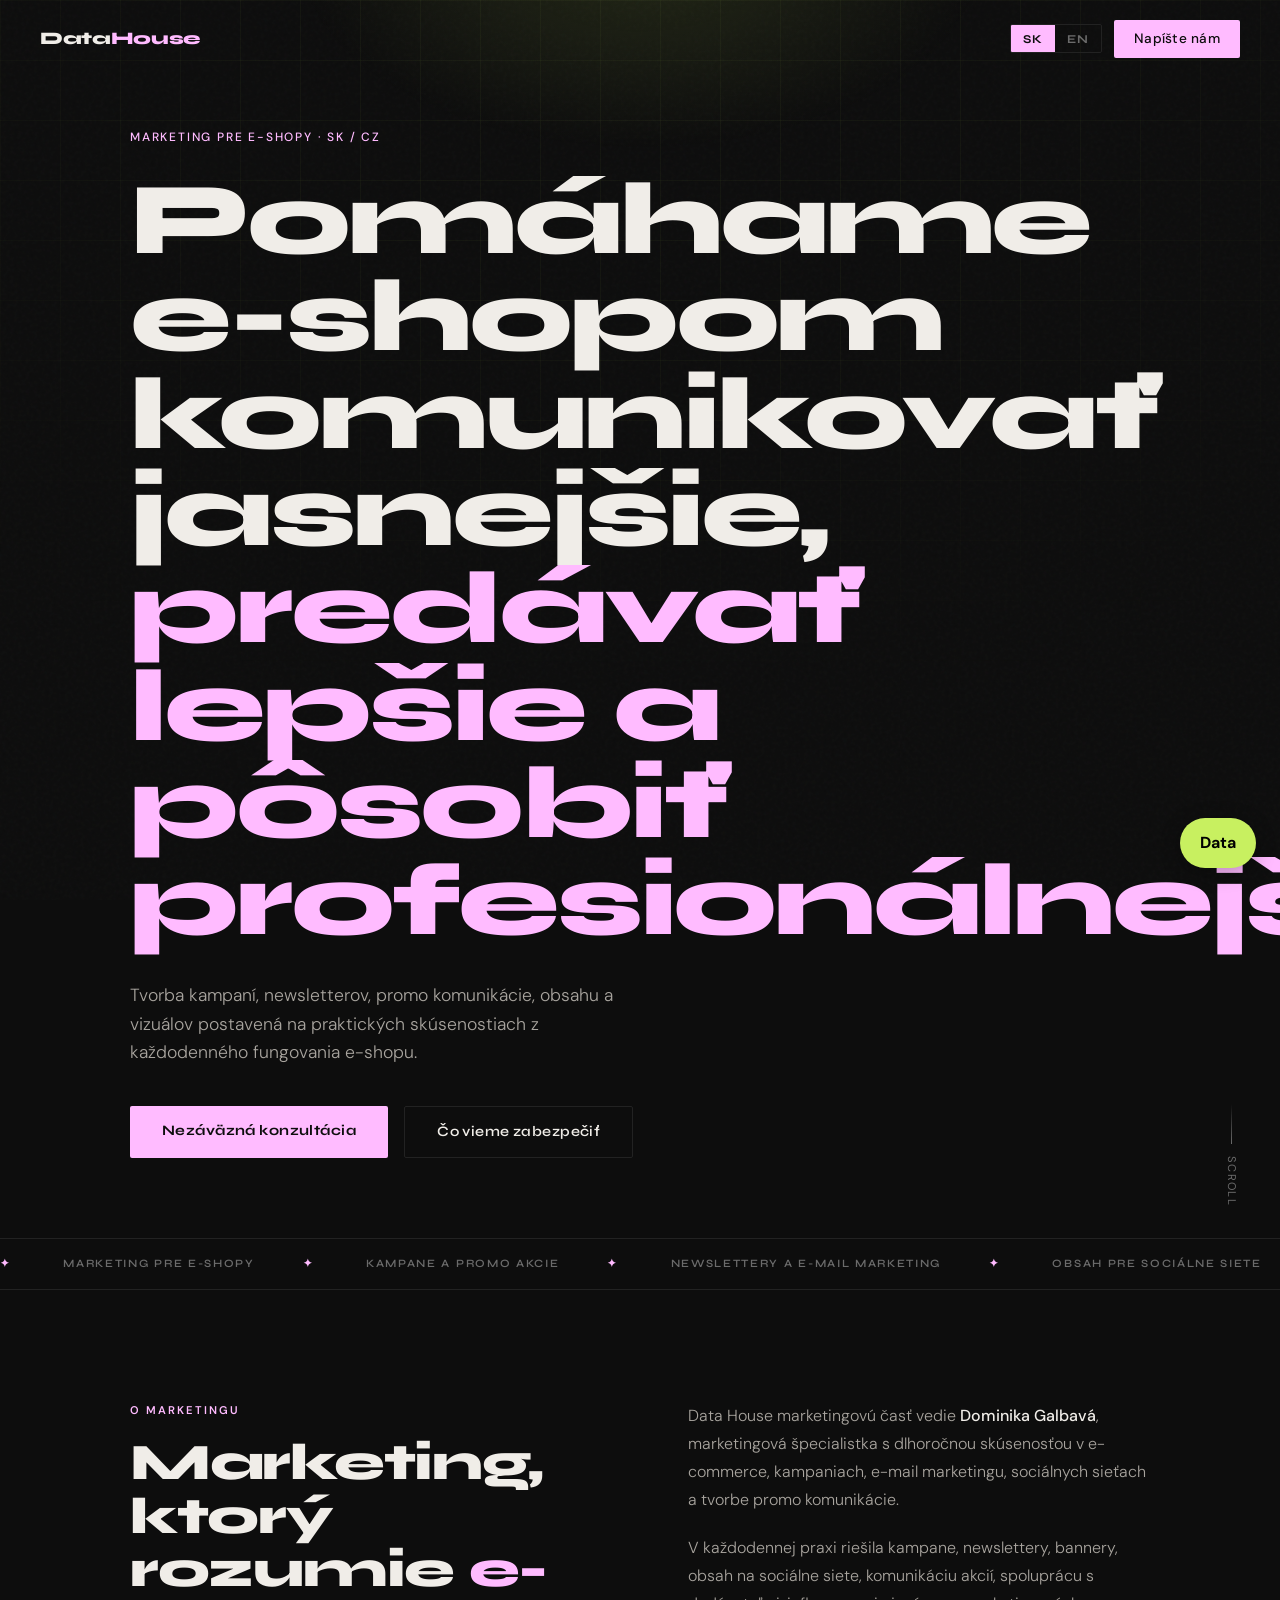
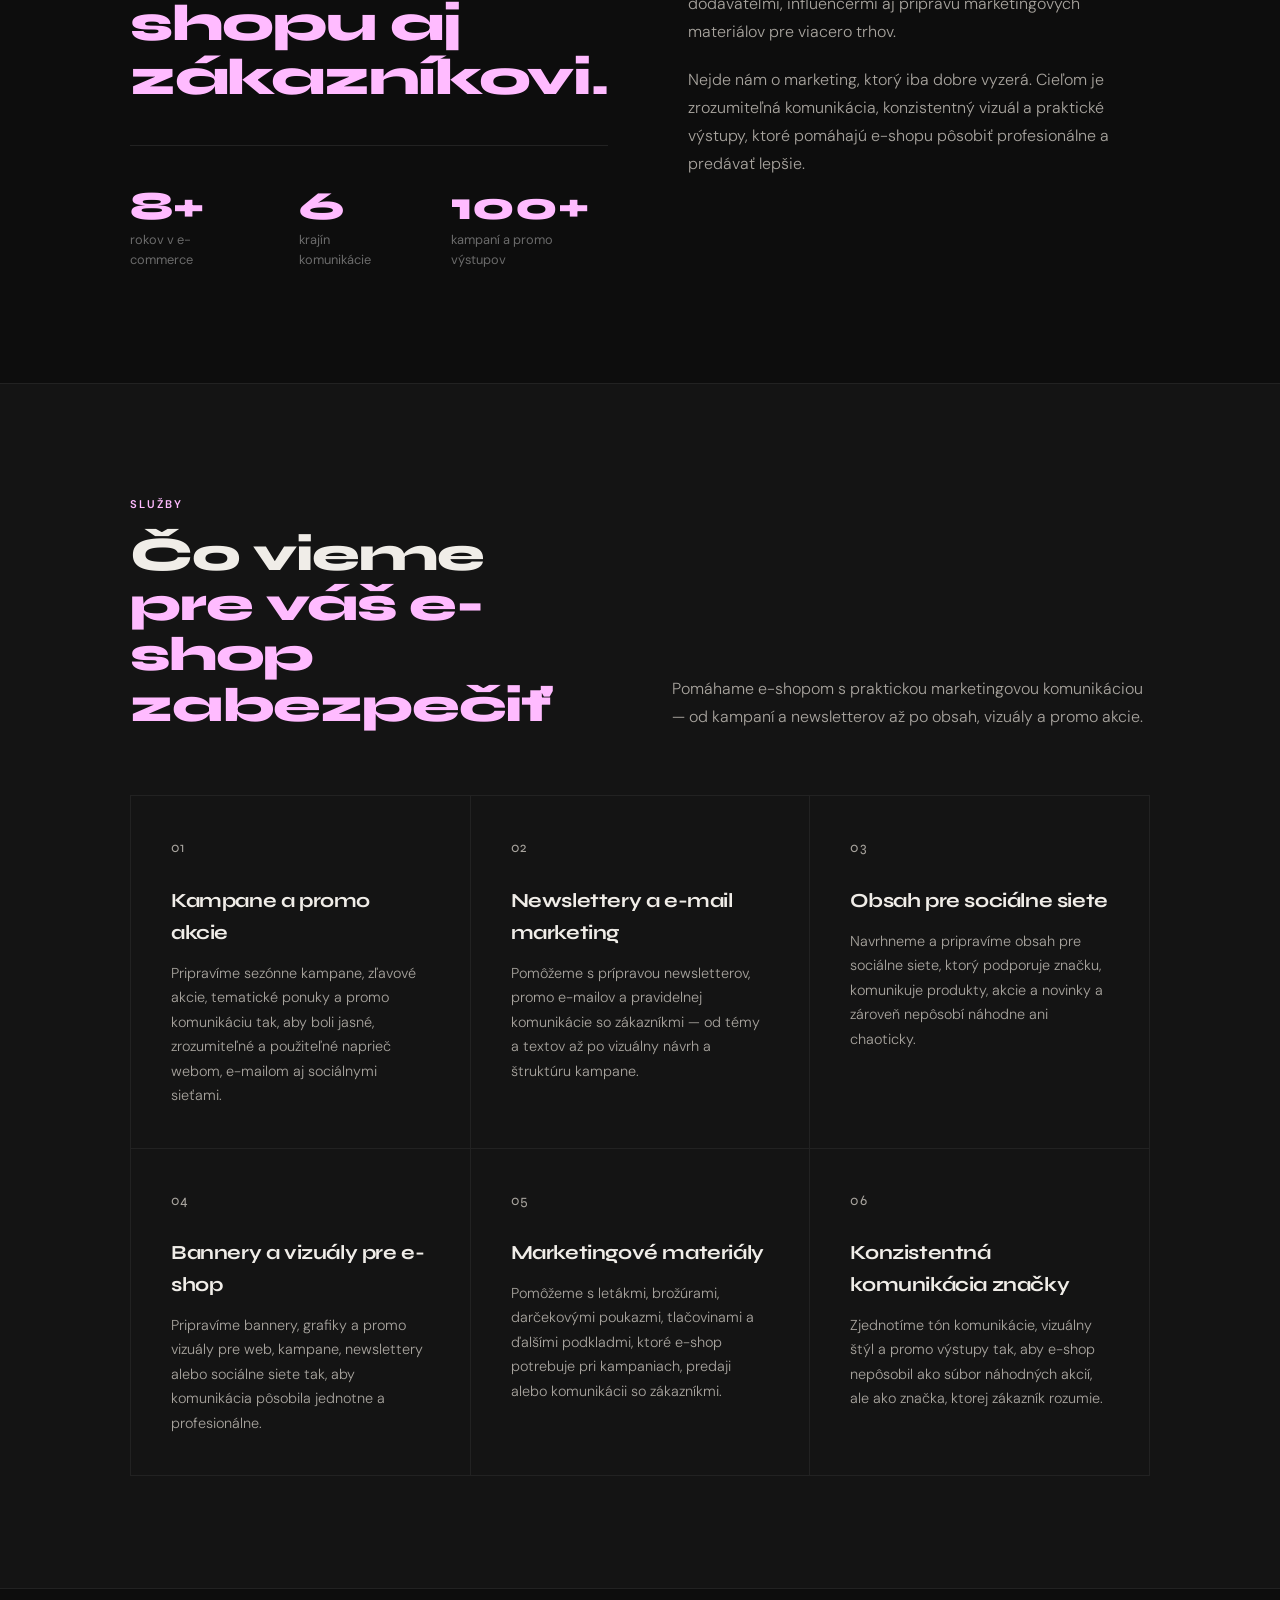
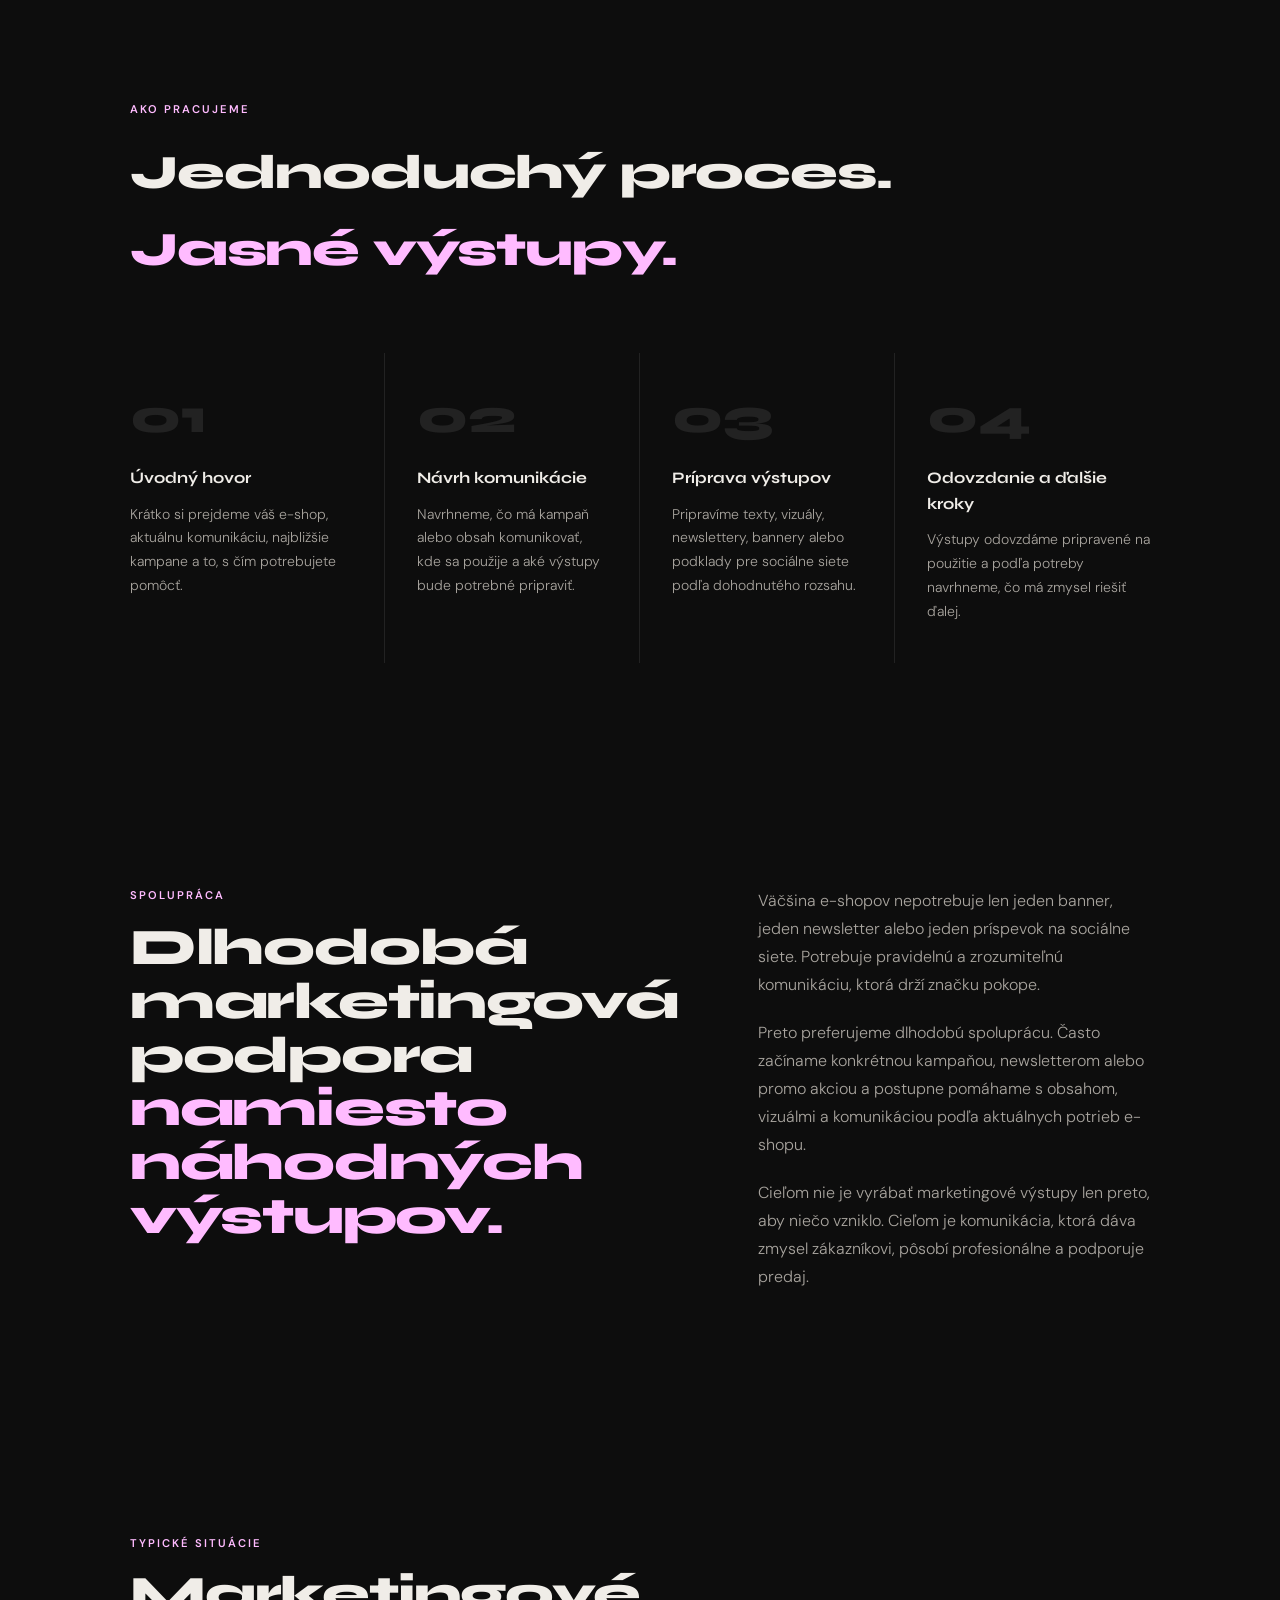
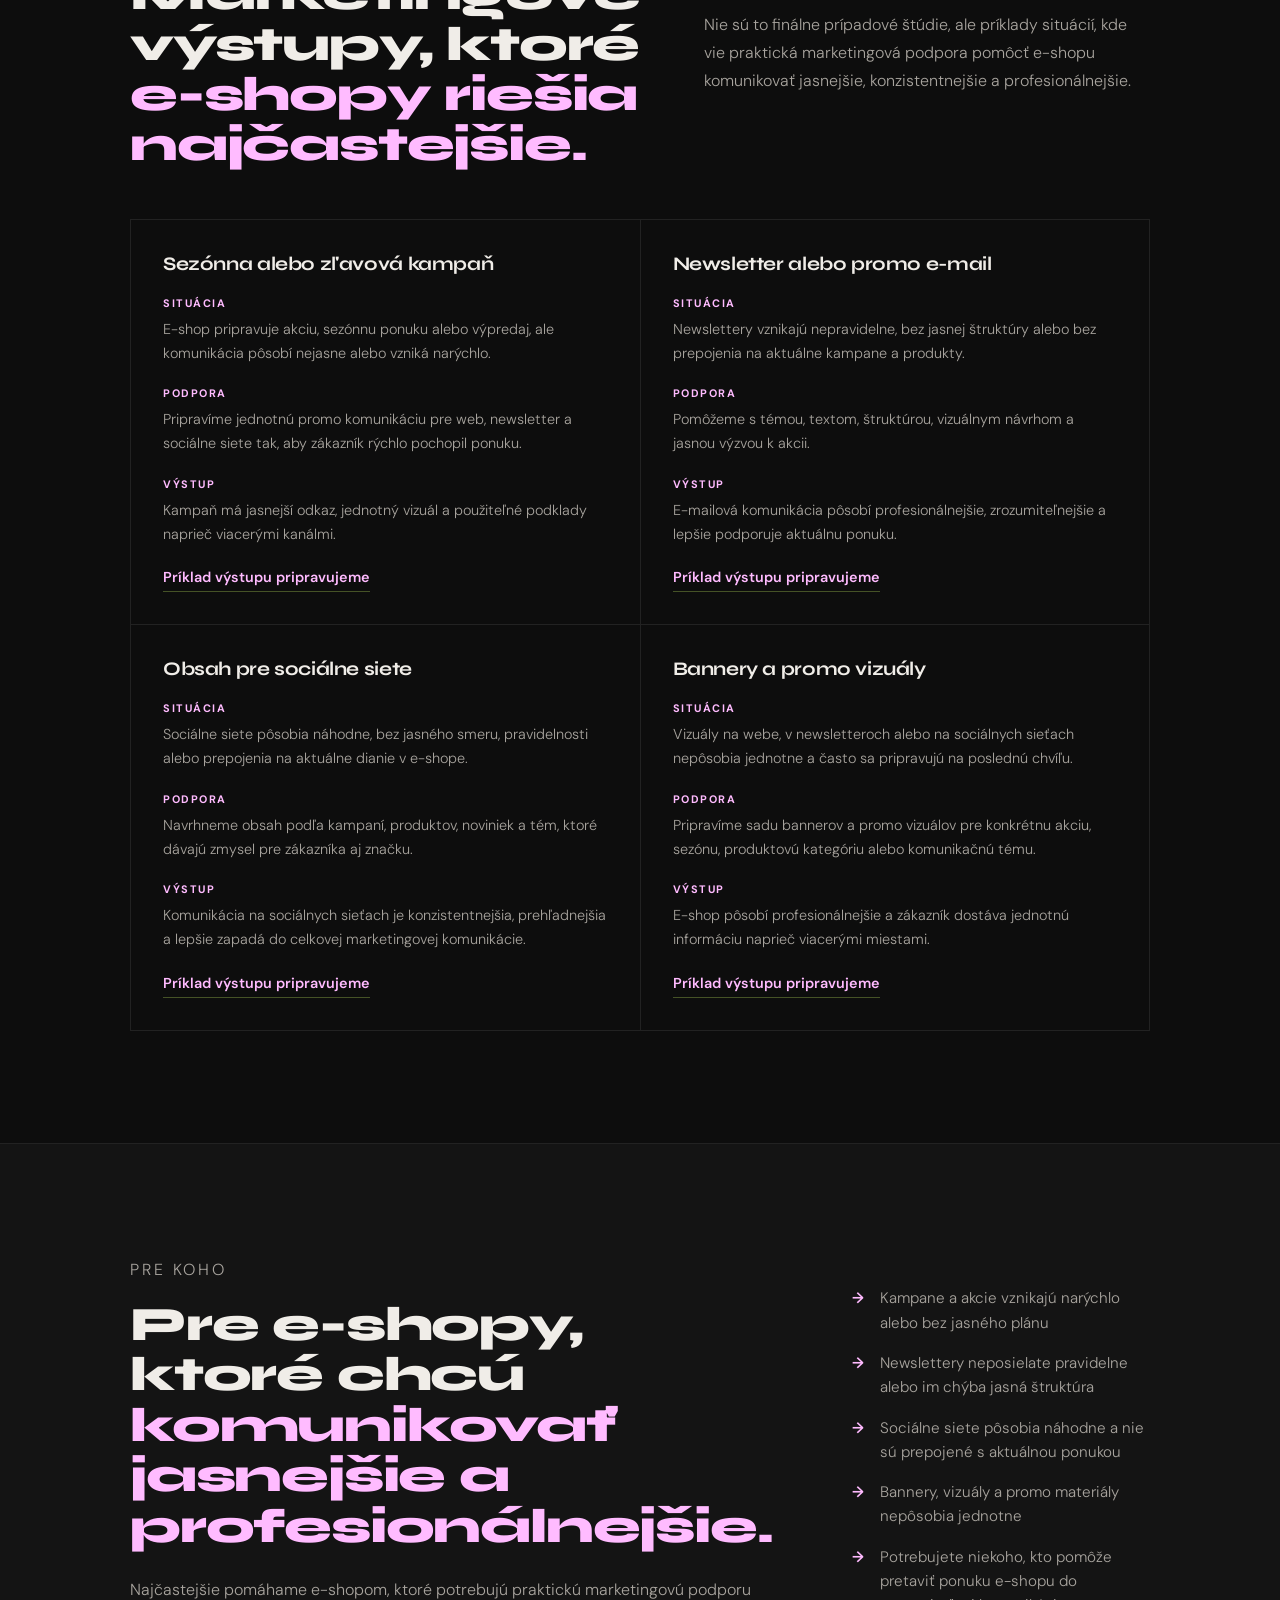
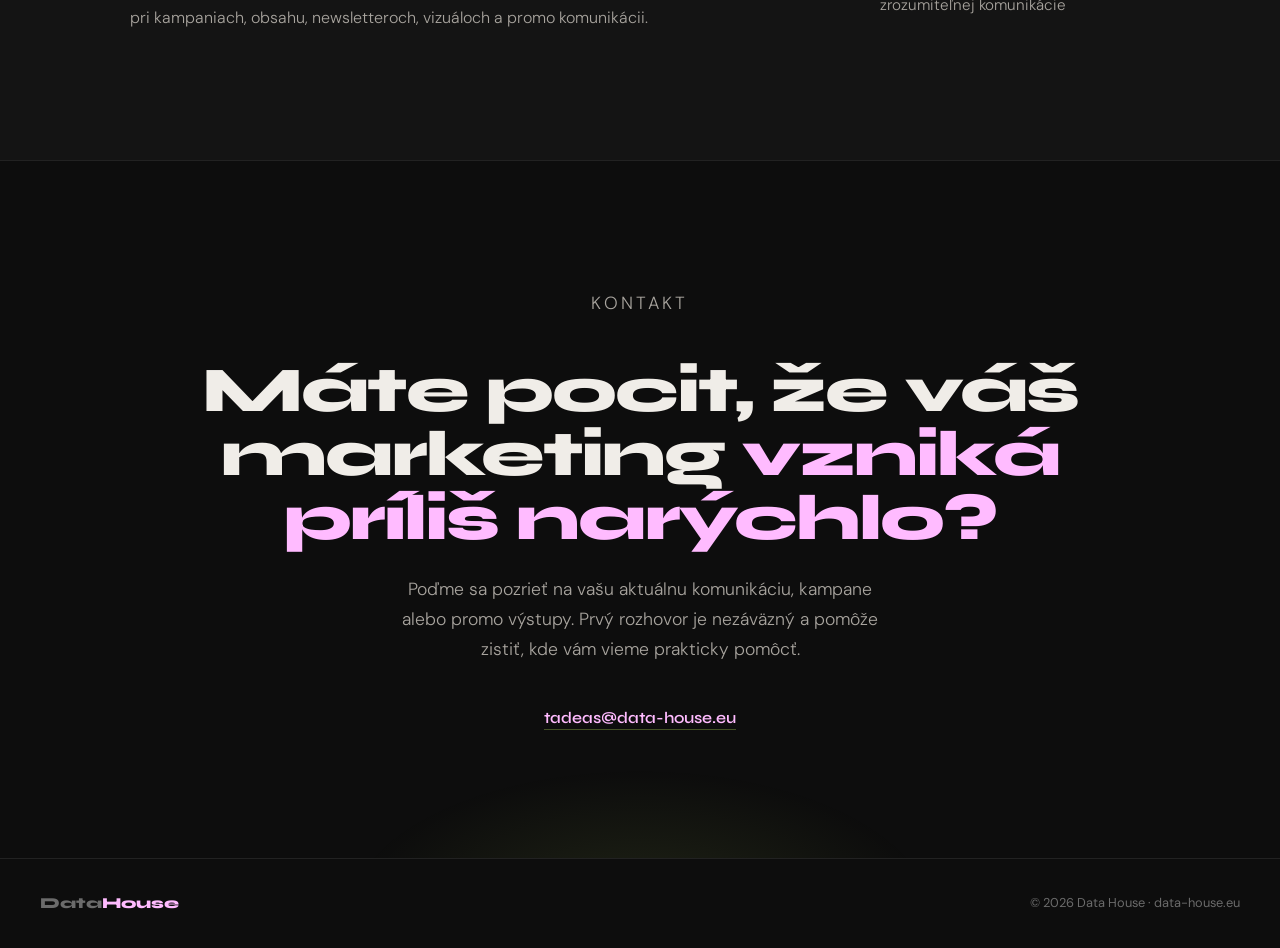
==== commit a14ba0b4: "Fix heading text in services section" ====
--- a/marketing/index.html
+++ b/marketing/index.html
@@ -139,7 +139,7 @@
       <div class="services-head reveal">
         <div>
           <p class="section-label" id="services-label">Služby</p>
-          <h2 id="services-h2">Čo vieme <em>pre váš e-shop</em> zabezpečiť</h2>
+          <h2 id="services-h2">Čo vieme <em>pre váš e-shop zabezpečiť</em></h2>
         </div>
         <p class="services-intro" id="services-intro">Pomáhame e-shopom s praktickou marketingovou komunikáciou — od kampaní a newsletterov až po obsah, vizuály a promo akcie.</p>
       </div>
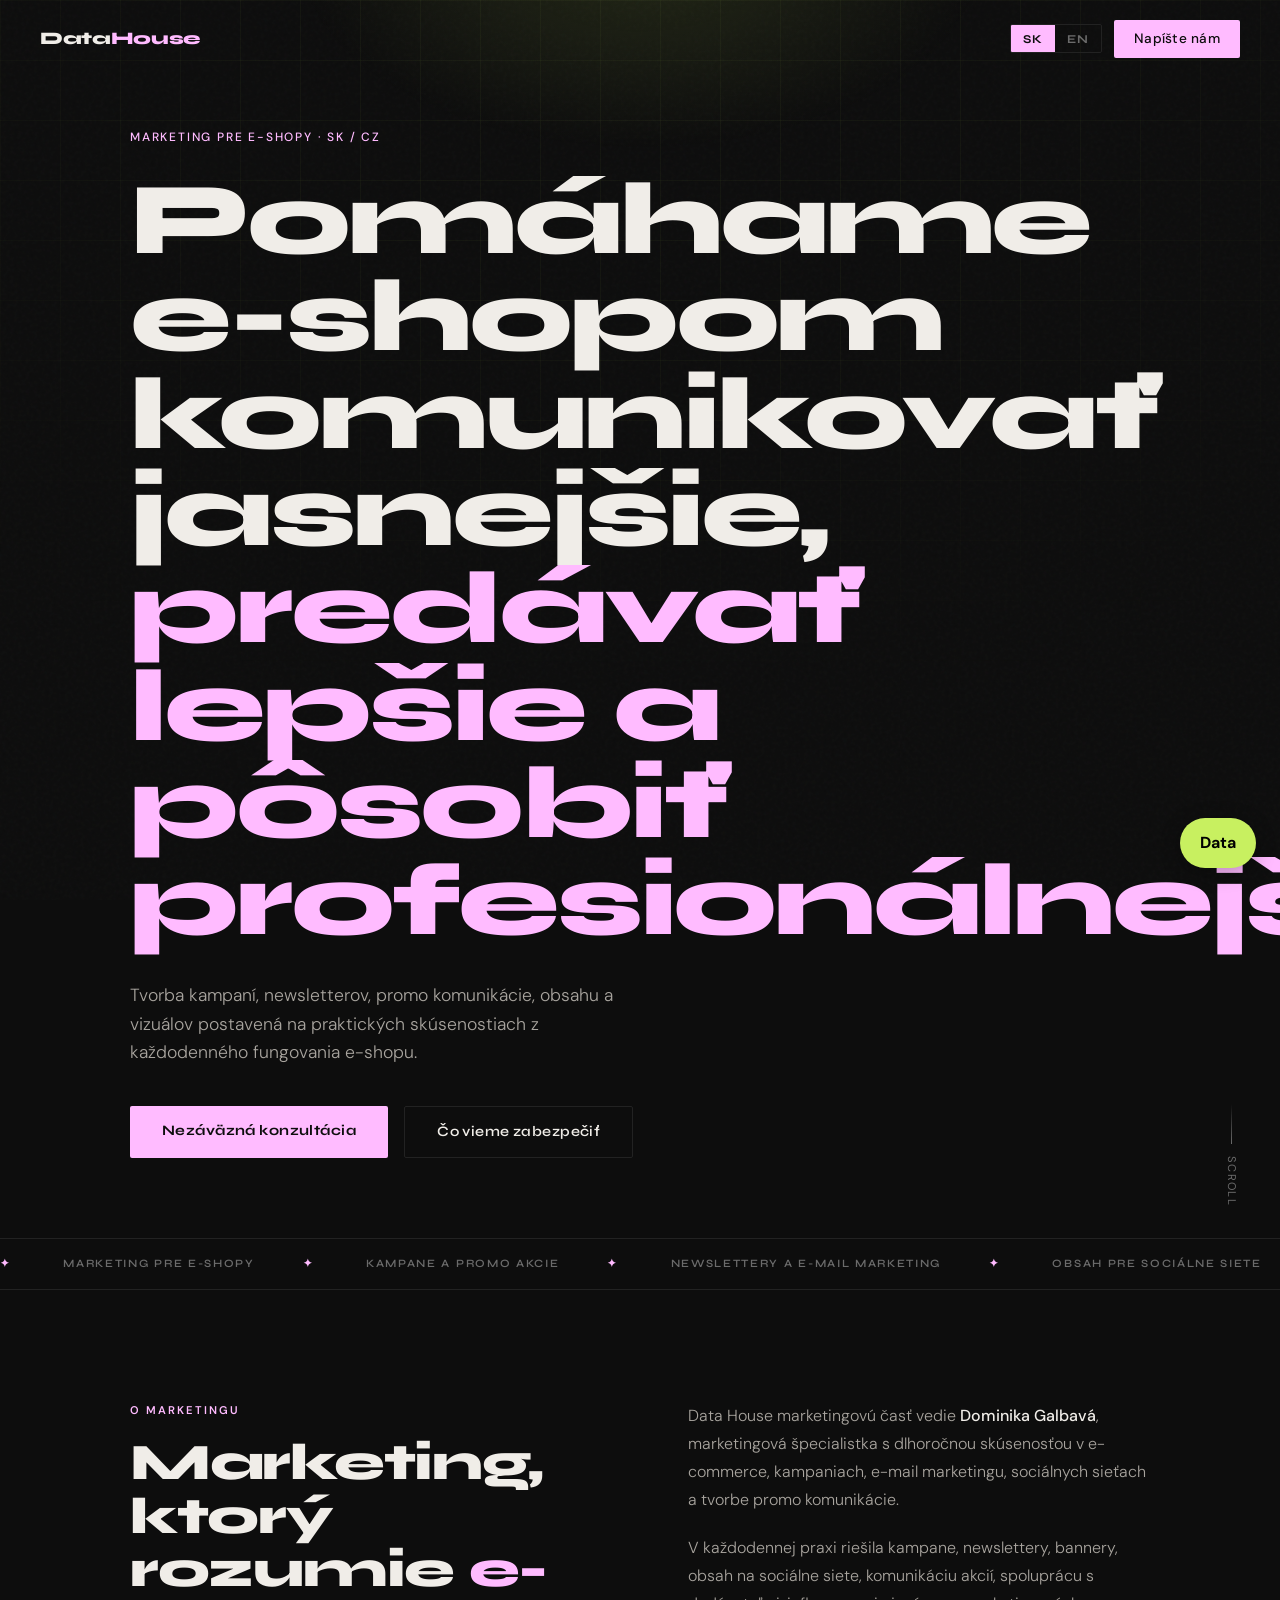
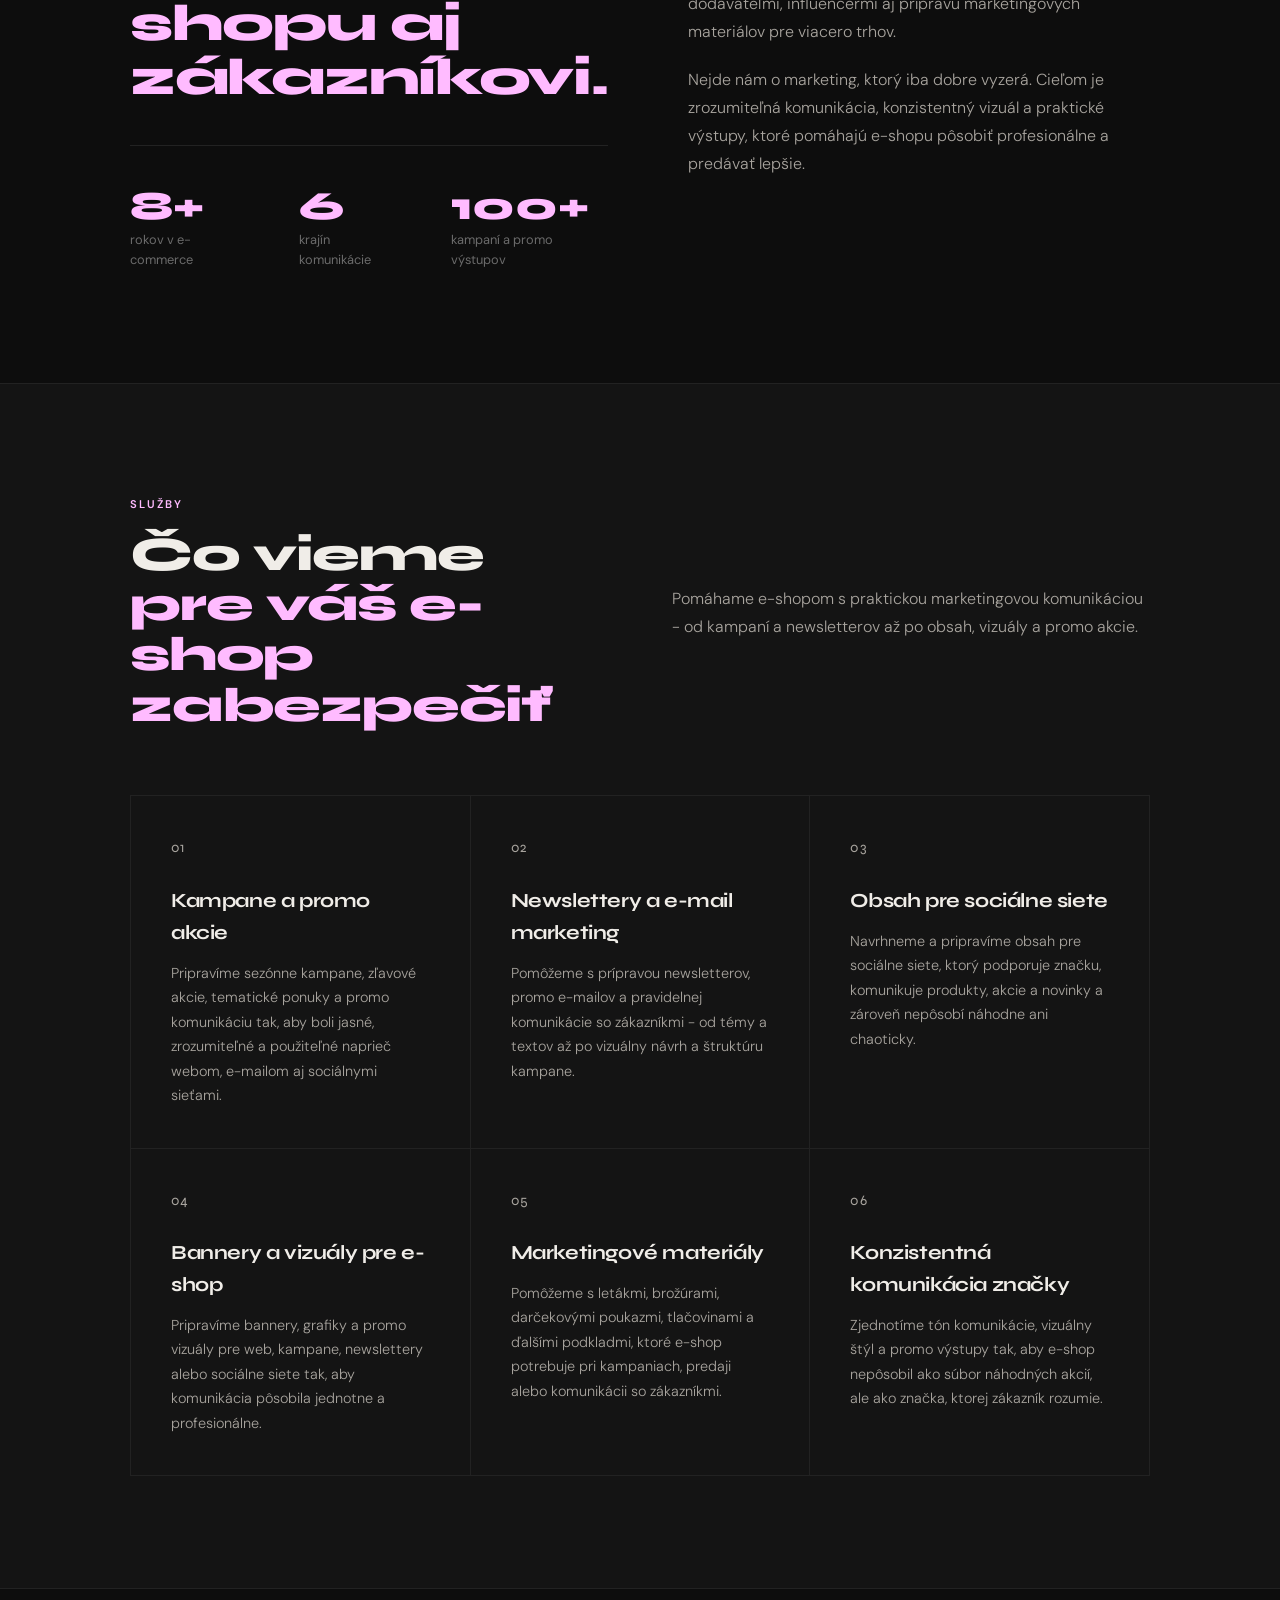
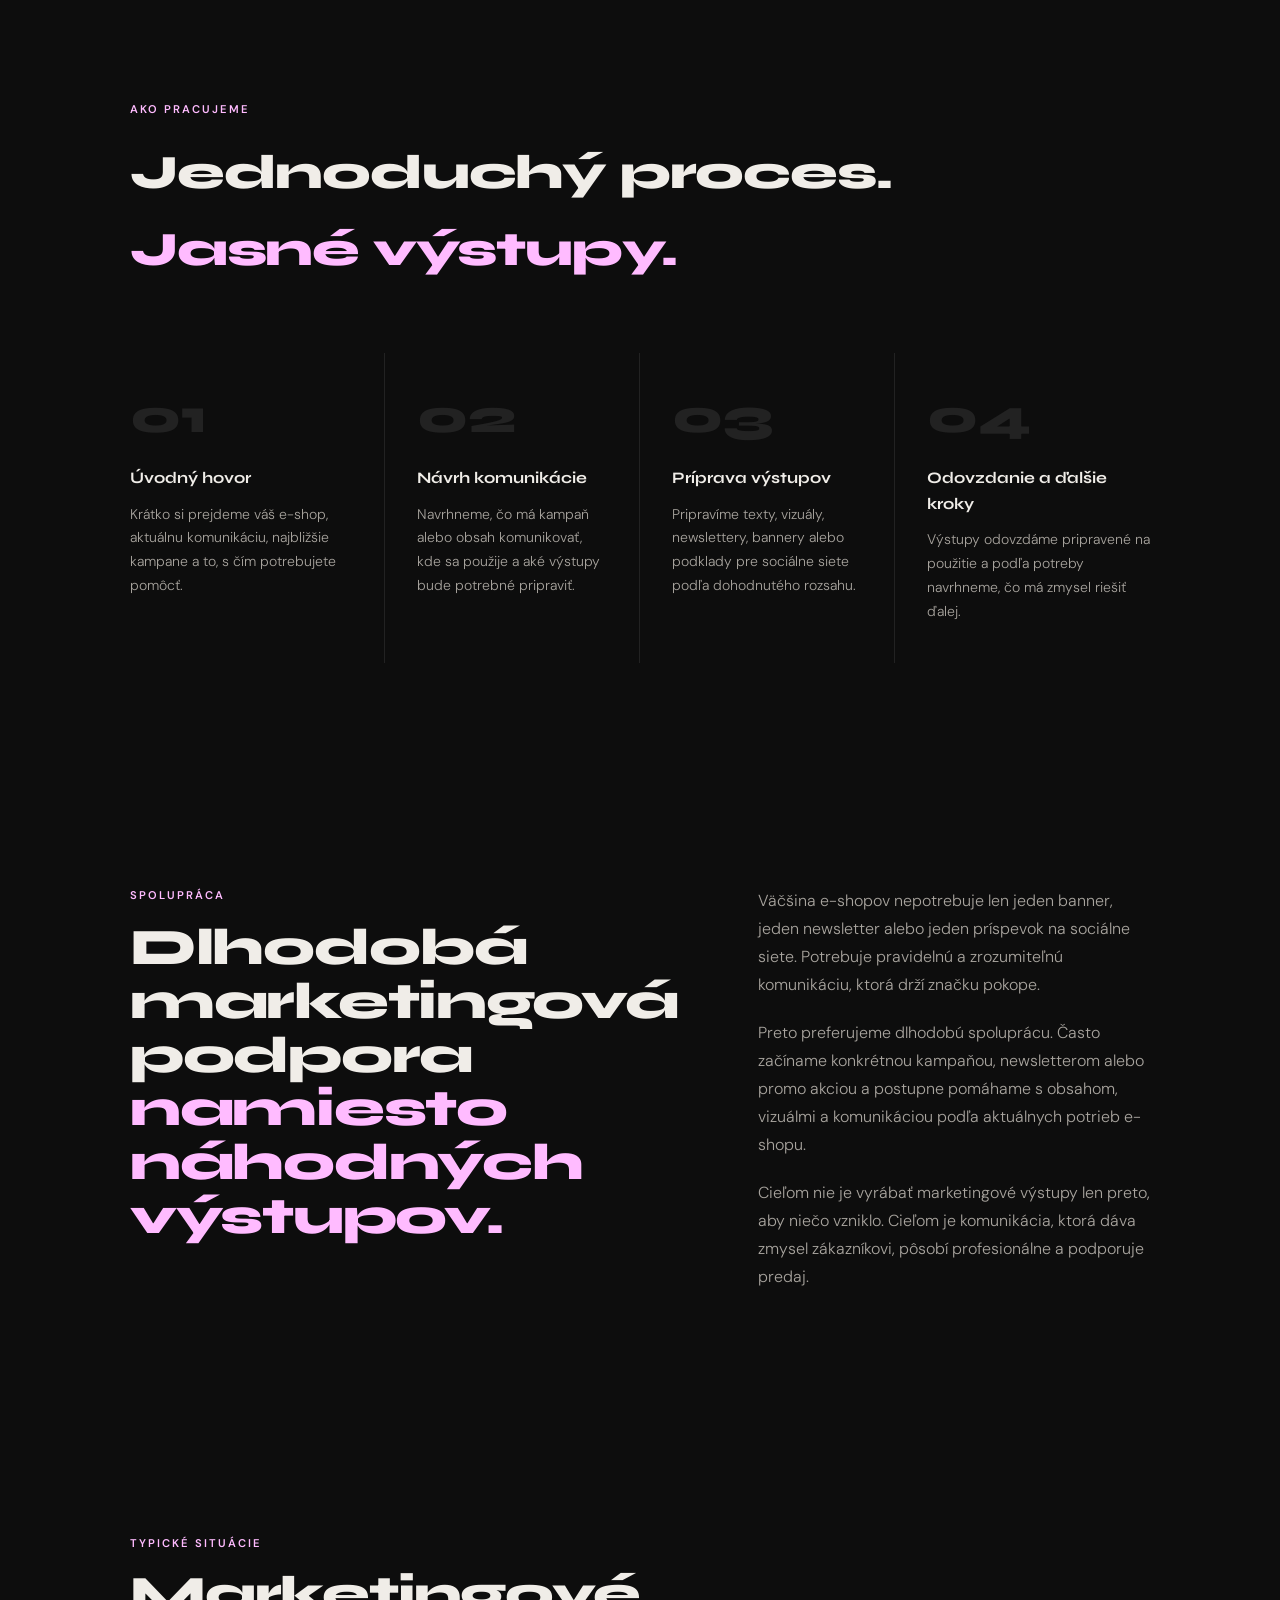
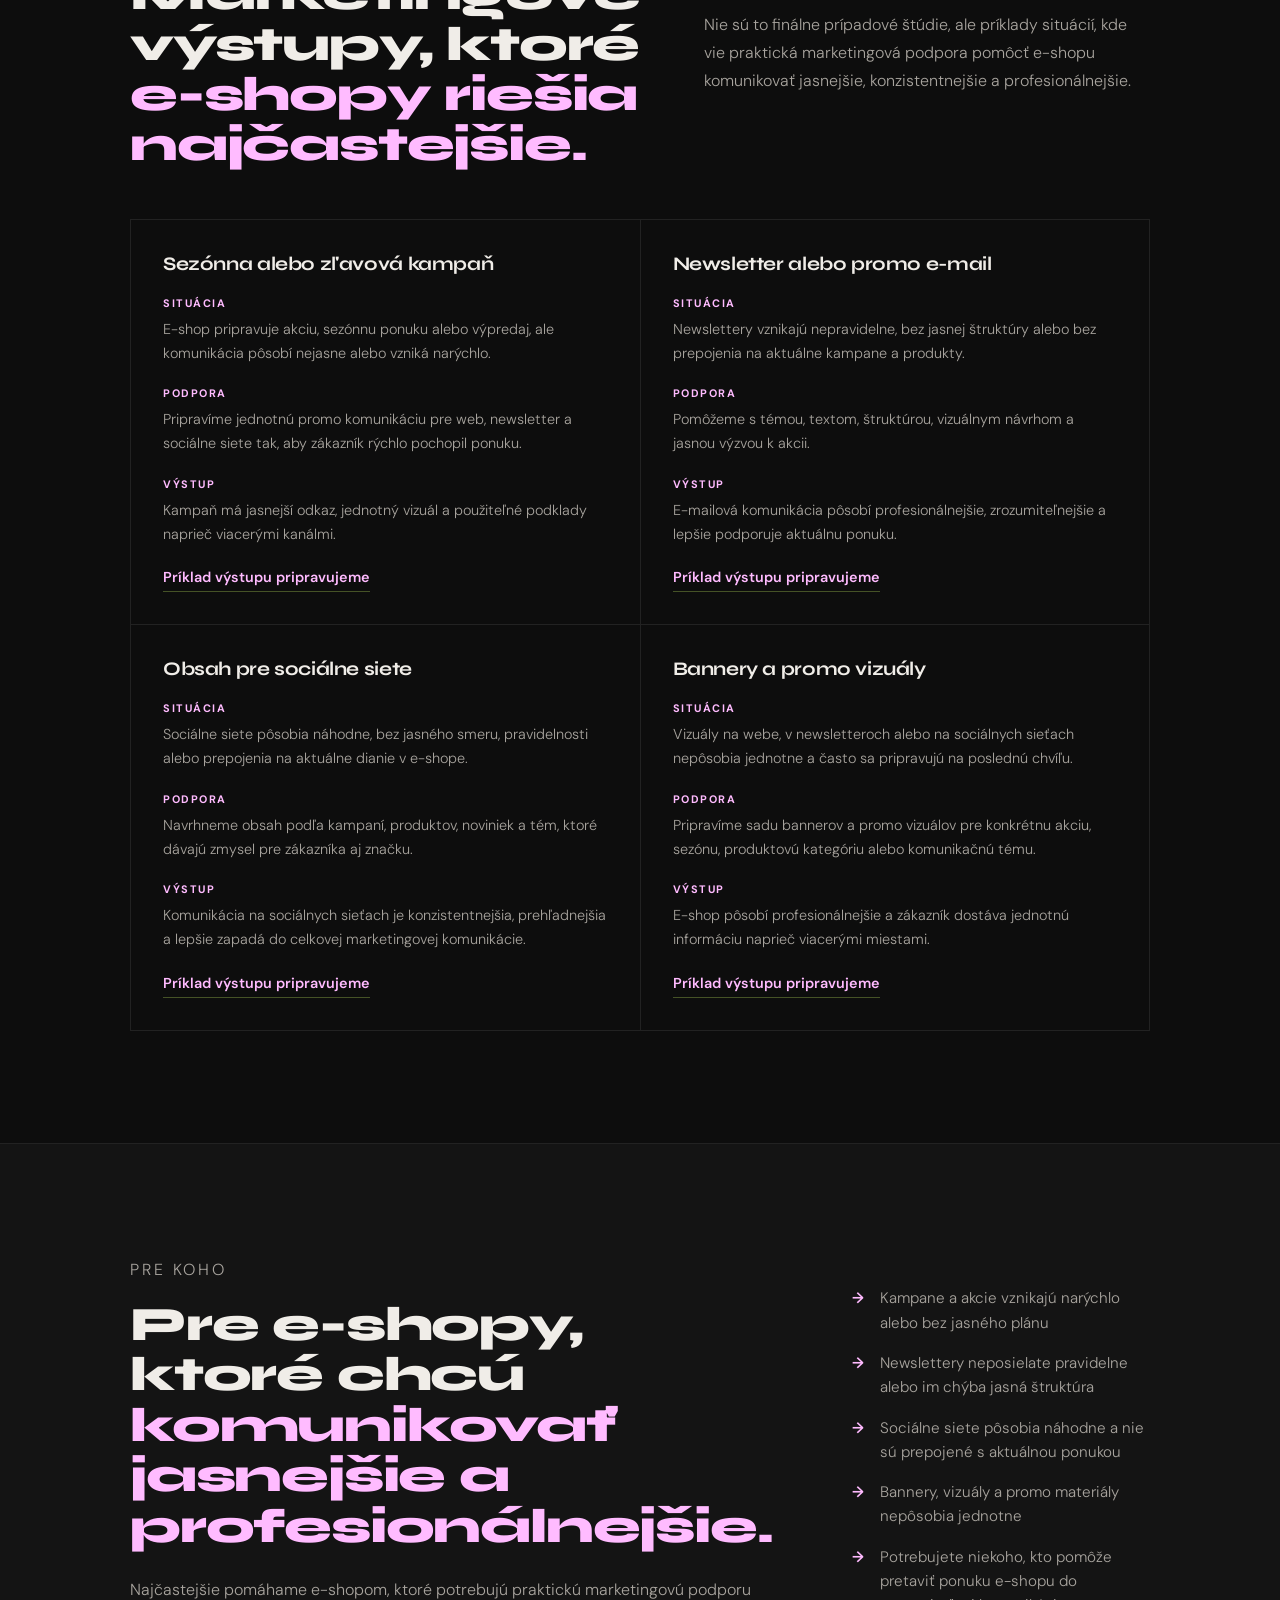
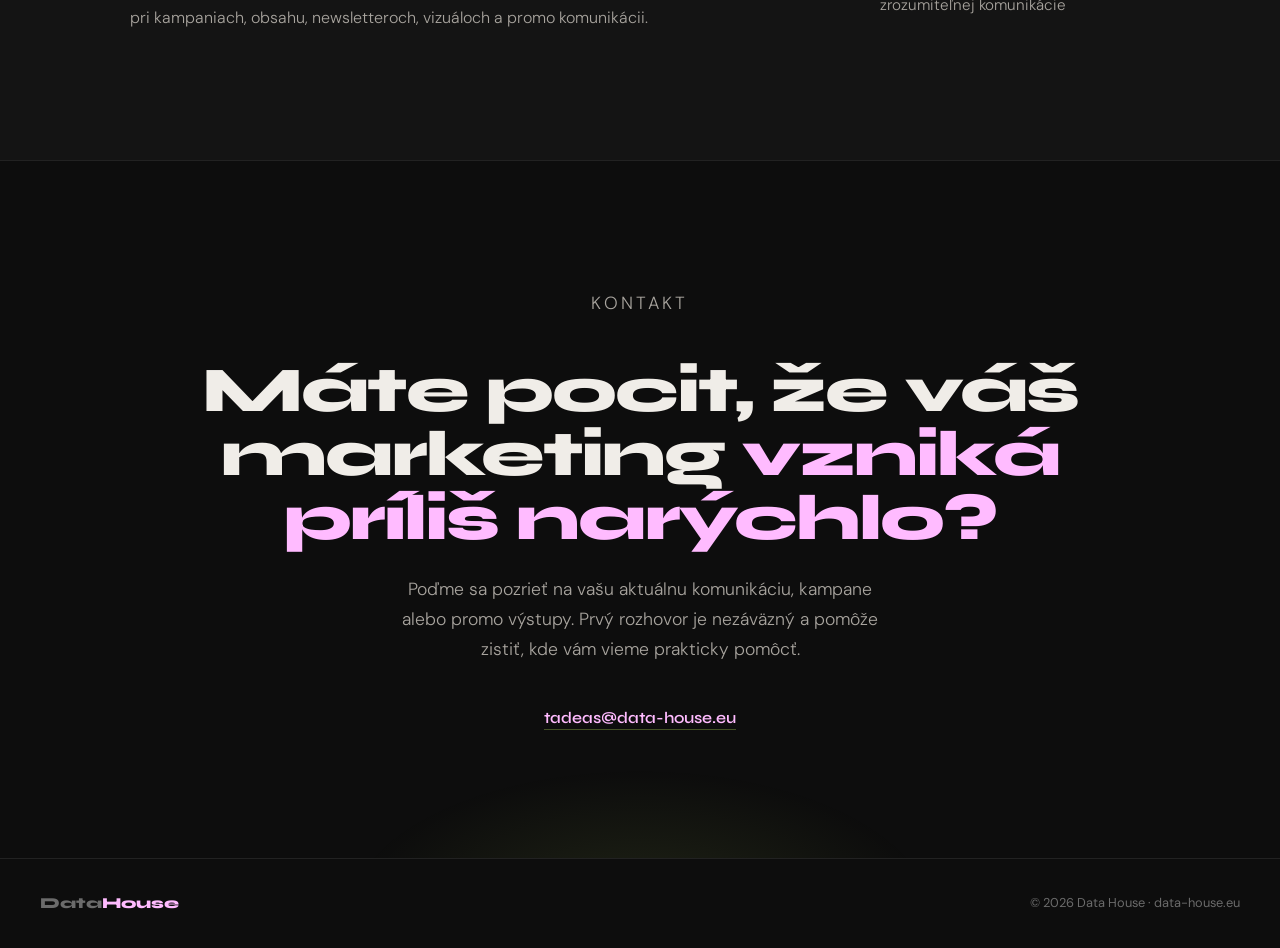
==== commit 2b78a26e: "update marketing index" ====
--- a/marketing/index.html
+++ b/marketing/index.html
@@ -141,7 +141,7 @@
           <p class="section-label" id="services-label">Služby</p>
           <h2 id="services-h2">Čo vieme <em>pre váš e-shop zabezpečiť</em></h2>
         </div>
-        <p class="services-intro" id="services-intro">Pomáhame e-shopom s praktickou marketingovou komunikáciou — od kampaní a newsletterov až po obsah, vizuály a promo akcie.</p>
+        <p class="services-intro" id="services-intro">Pomáhame e-shopom s praktickou marketingovou komunikáciou - od kampaní a newsletterov až po obsah, vizuály a promo akcie.</p>
       </div>
       <div class="services-grid reveal">
         <div class="service-card">
@@ -152,7 +152,7 @@
         <div class="service-card">
           <p class="service-num">02</p>
           <h3 id="s2-title">Newslettery a e-mail marketing</h3>
-          <p id="s2-desc">Pomôžeme s prípravou newsletterov, promo e-mailov a pravidelnej komunikácie so zákazníkmi — od témy a textov až po vizuálny návrh a štruktúru kampane.</p>
+          <p id="s2-desc">Pomôžeme s prípravou newsletterov, promo e-mailov a pravidelnej komunikácie so zákazníkmi - od témy a textov až po vizuálny návrh a štruktúru kampane.</p>
         </div>
         <div class="service-card">
           <p class="service-num">03</p>
--- a/assets/css/styles.css
+++ b/assets/css/styles.css
@@ -339,7 +339,7 @@
       grid-template-columns: 1fr 1fr;
       gap: 4rem;
       margin-bottom: 4rem;
-      align-items: end;
+      align-items: center;
     }
     .services h2 {
       font-family: var(--ff-head);
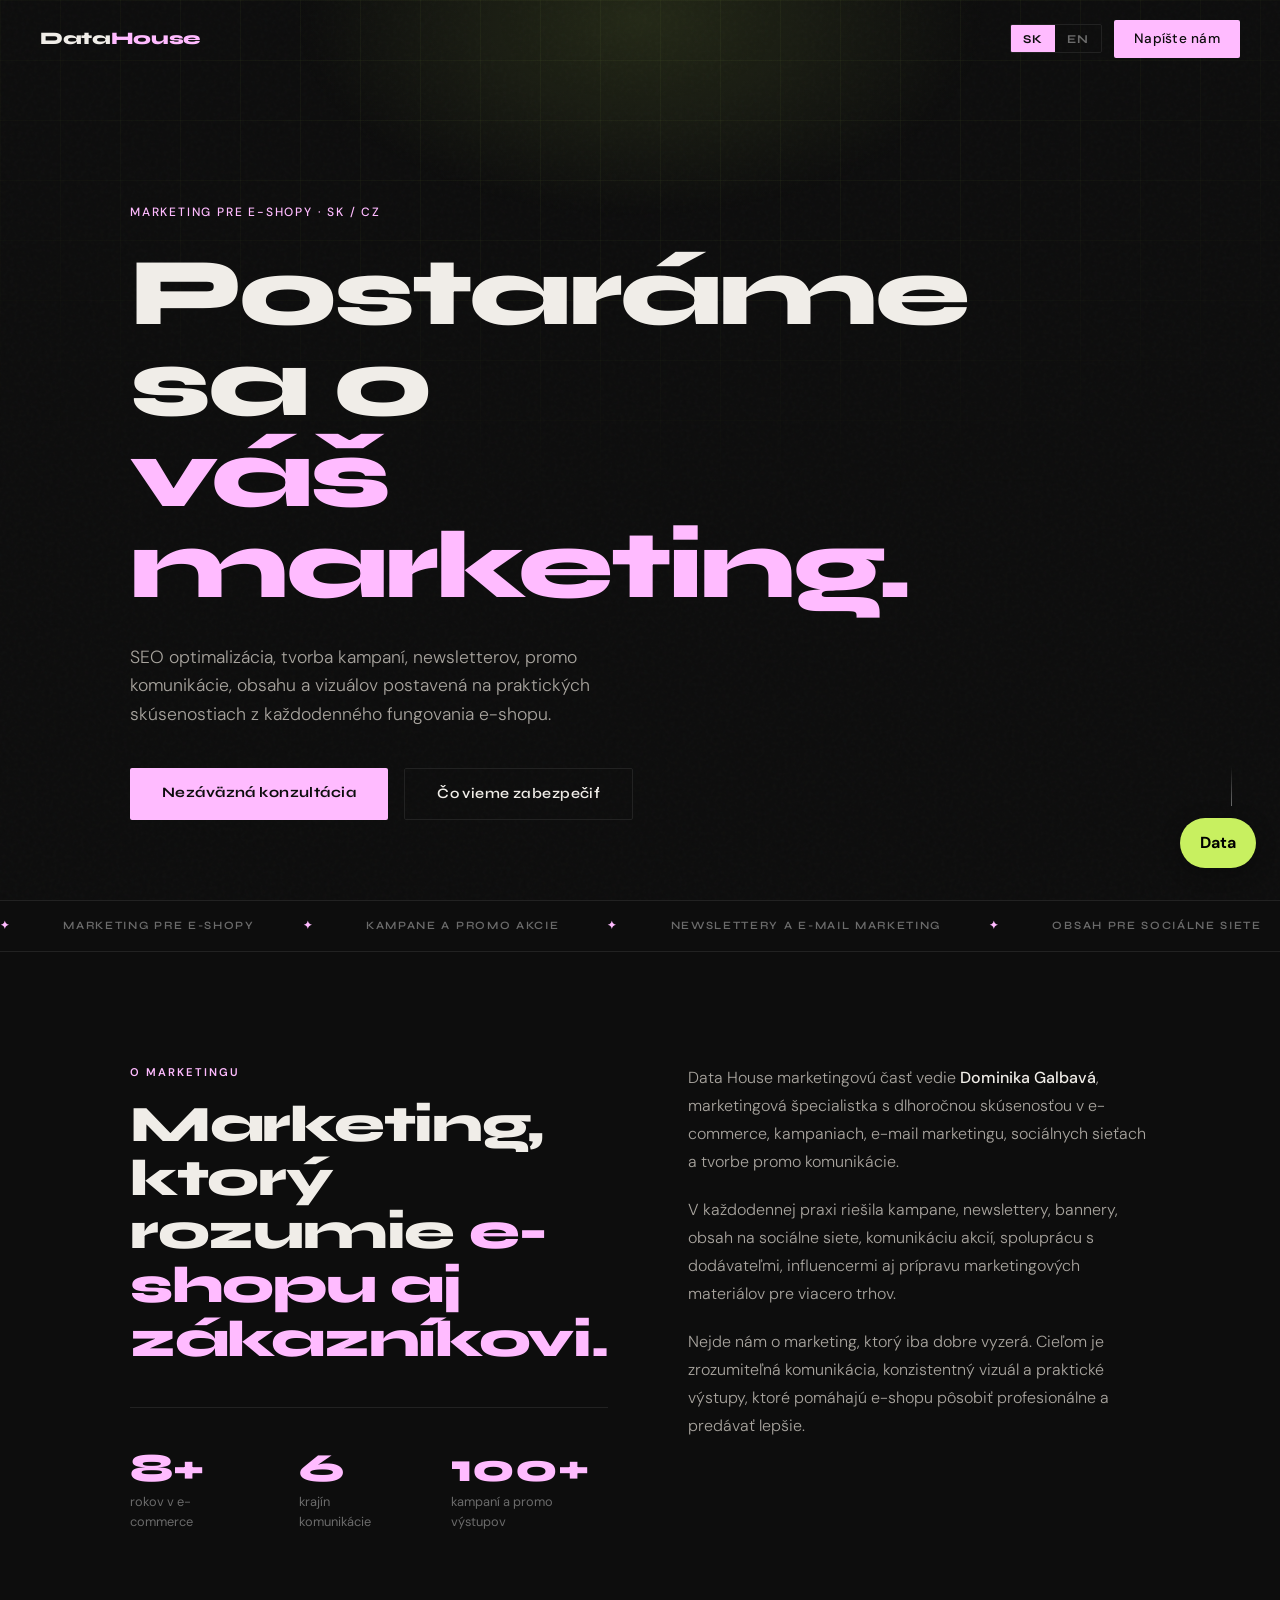
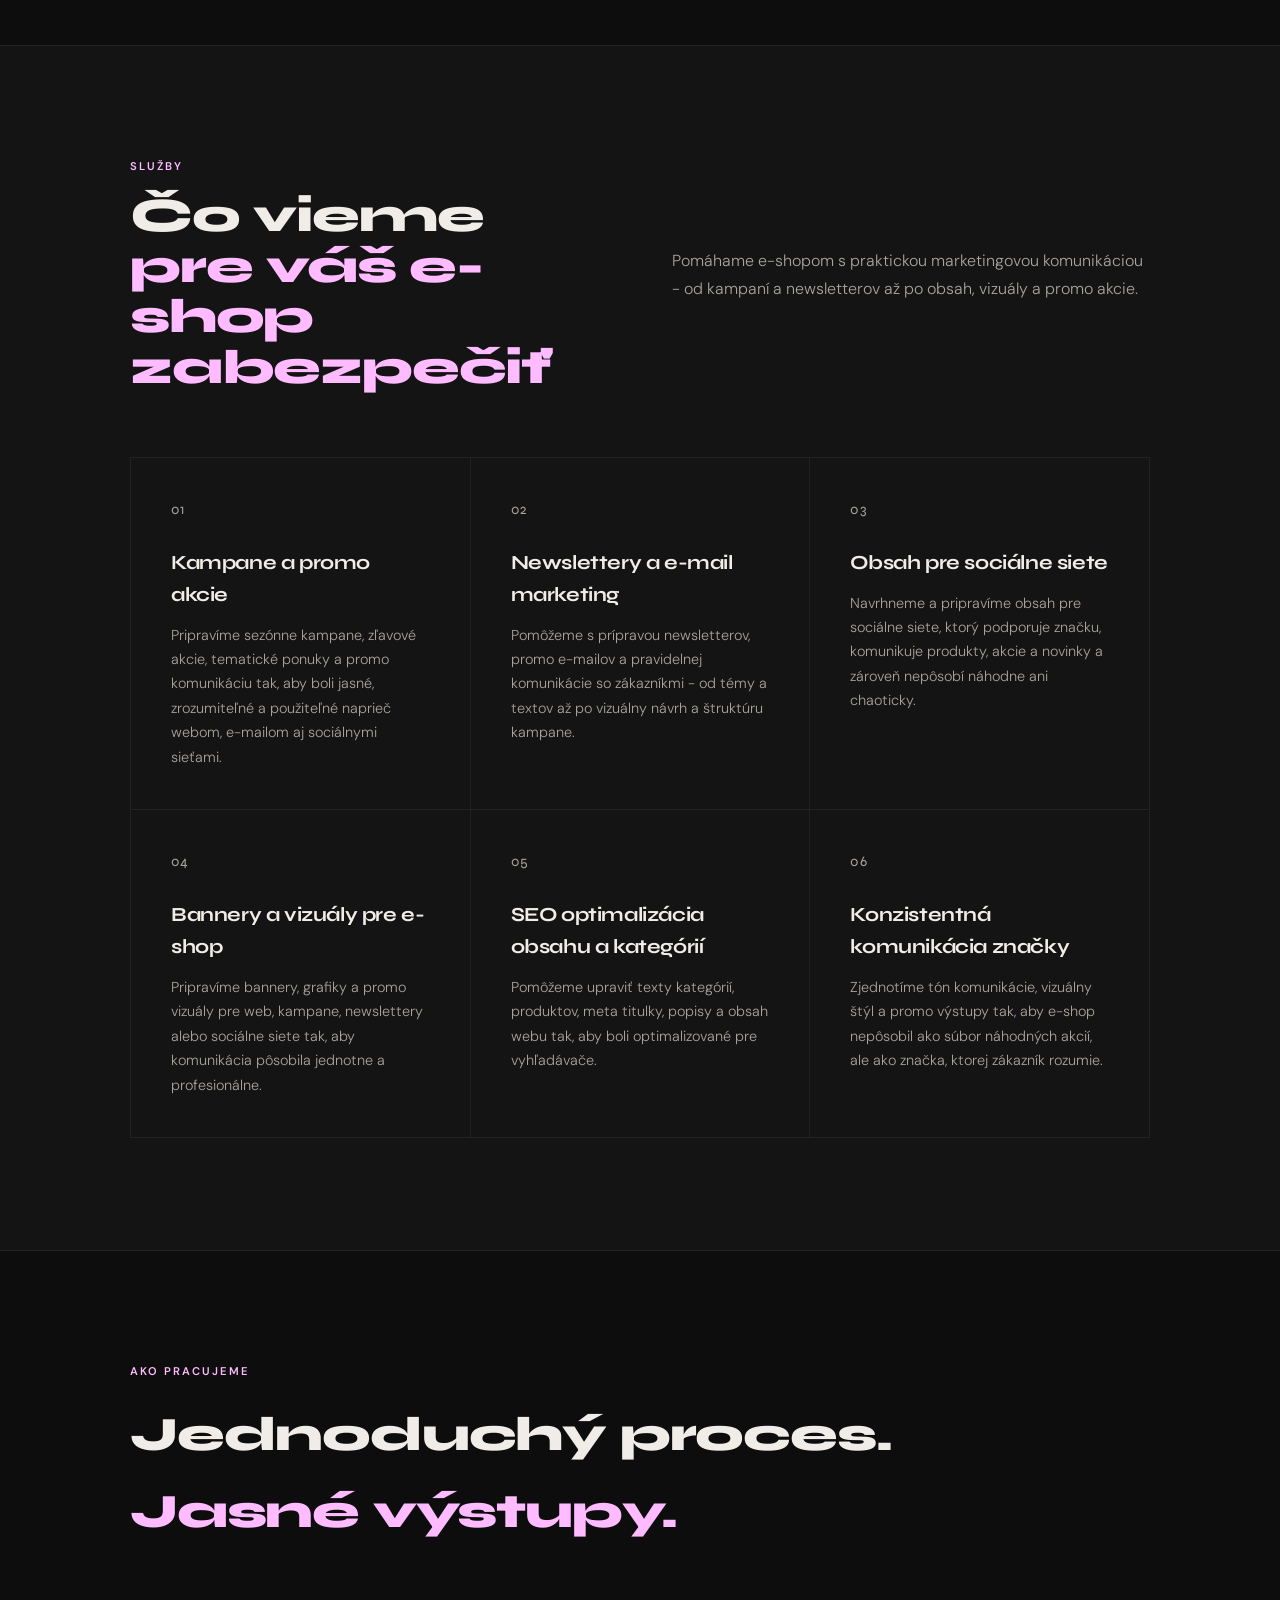
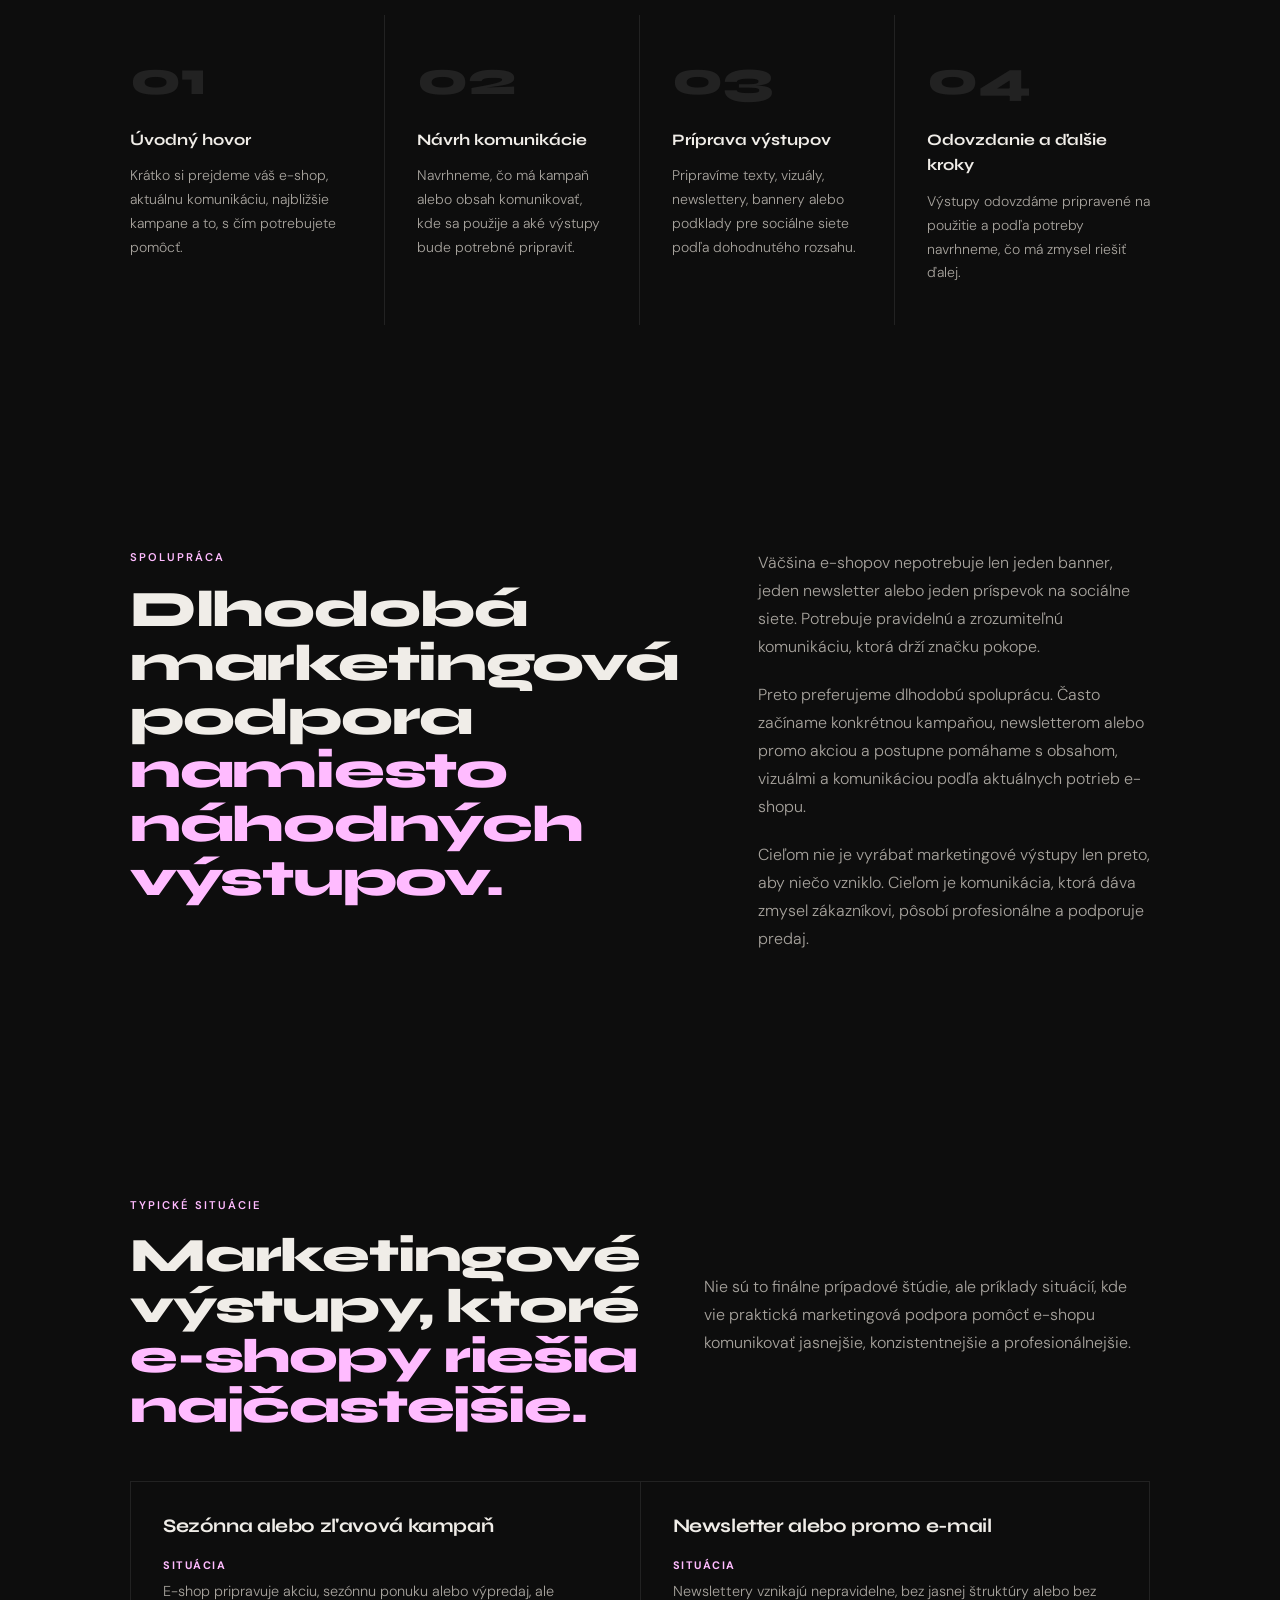
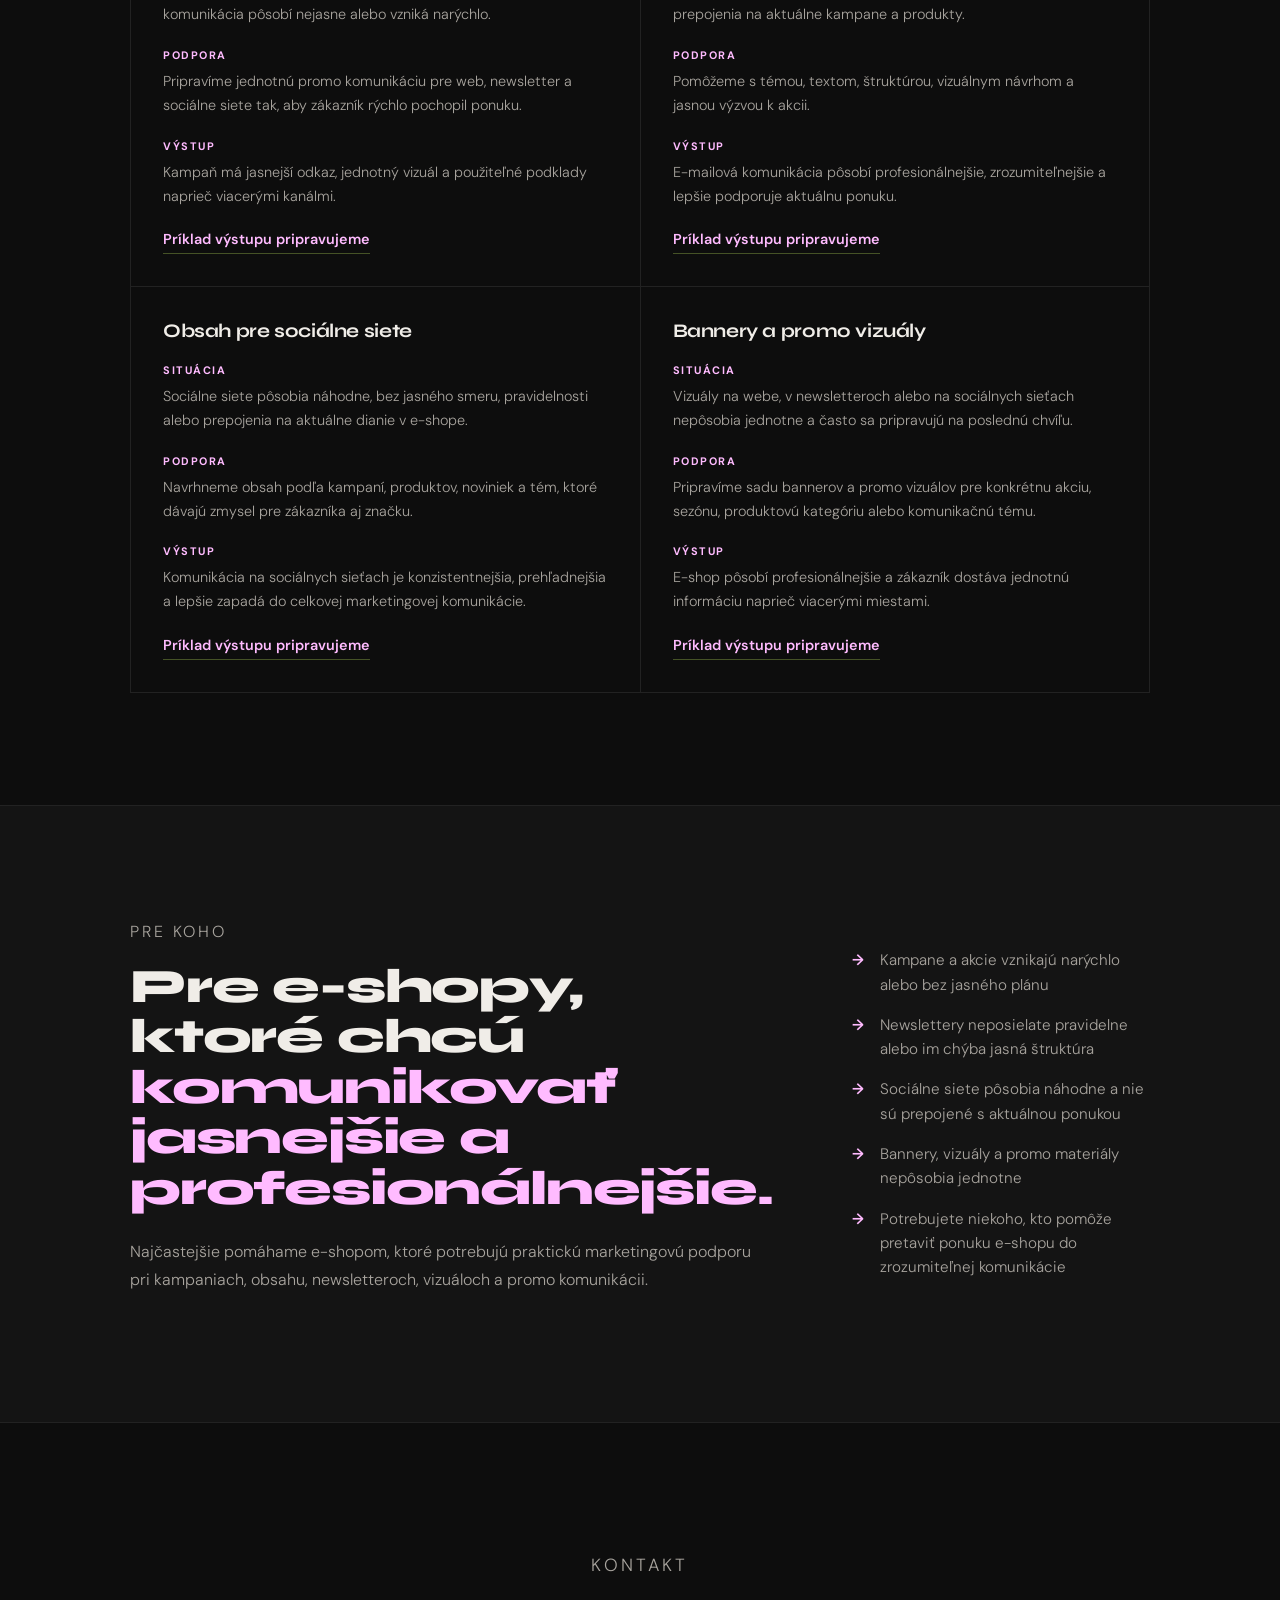
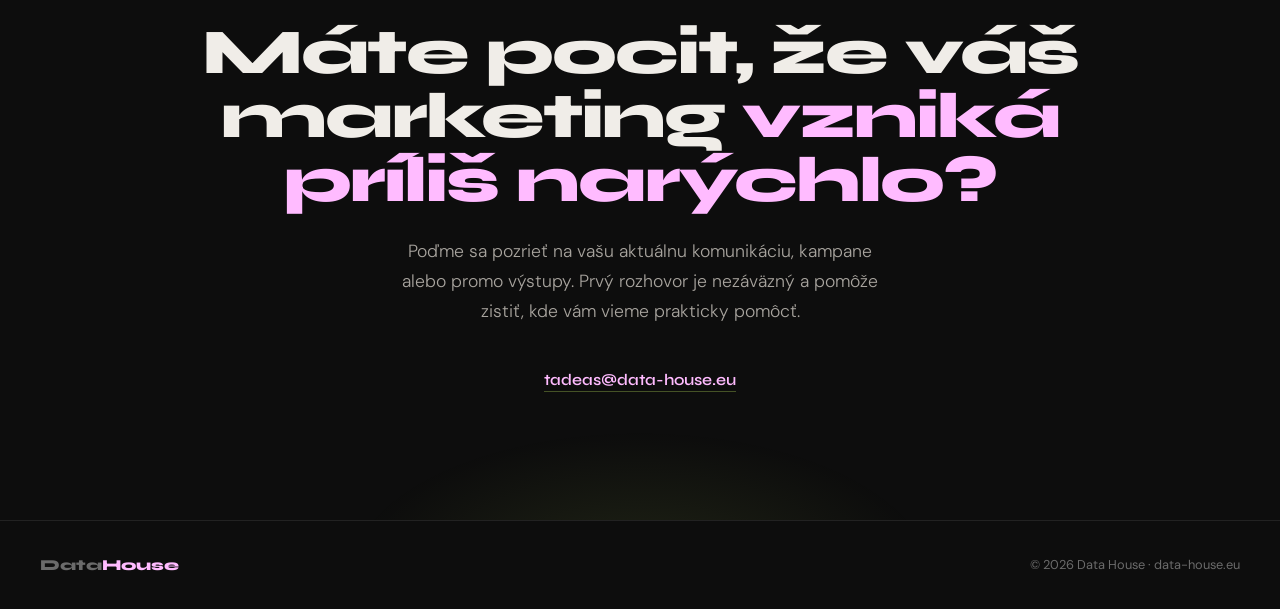
==== commit fb137c07: "update marketing index" ====
--- a/marketing/index.html
+++ b/marketing/index.html
@@ -74,8 +74,8 @@
     <div class="hero-glow"></div>
     <div class="container" style="position:relative;z-index:1;">
       <p class="hero-label" id="hero-label">Marketing pre e-shopy · SK / CZ</p>
-      <h1 id="hero-h1">Pomáhame e-shopom komunikovať jasnejšie, <em>predávať lepšie a pôsobiť profesionálnejšie.</em></h1>
-      <p class="hero-sub" id="hero-sub">Tvorba kampaní, newsletterov, promo komunikácie, obsahu a vizuálov postavená na praktických skúsenostiach z každodenného fungovania e-shopu.</p>
+      <h1 id="hero-h1">Postaráme sa o <em>váš marketing.</em></h1>
+      <p class="hero-sub" id="hero-sub">SEO optimalizácia, tvorba kampaní, newsletterov, promo komunikácie, obsahu a vizuálov postavená na praktických skúsenostiach z každodenného fungovania e-shopu.</p>
       <div class="hero-actions">
         <a href="#kontakt" class="btn-primary" id="hero-btn-primary">Nezáväzná konzultácia</a>
         <a href="#sluzby" class="btn-ghost" id="hero-btn-ghost">Čo vieme zabezpečiť</a>
@@ -166,8 +166,8 @@
         </div>
         <div class="service-card">
           <p class="service-num">05</p>
-          <h3 id="s5-title">Marketingové materiály</h3>
-          <p id="s5-desc">Pomôžeme s letákmi, brožúrami, darčekovými poukazmi, tlačovinami a ďalšími podkladmi, ktoré e-shop potrebuje pri kampaniach, predaji alebo komunikácii so zákazníkmi.</p>
+          <h3 id="s5-title">SEO optimalizácia obsahu a kategórií</h3>
+          <p id="s5-desc">Pomôžeme upraviť texty kategórií, produktov, meta titulky, popisy a obsah webu tak, aby boli optimalizované pre vyhľadávače.</p>
         </div>
         <div class="service-card">
           <p class="service-num">06</p>
--- a/assets/css/styles.css
+++ b/assets/css/styles.css
@@ -176,7 +176,7 @@
     .hero h1 {
       font-family: var(--ff-head);
       font-weight: 800;
-      font-size: clamp(3rem, 8vw, 7rem);
+      font-size: clamp(2rem, 8vw, 6rem);
       line-height: 0.95;
       letter-spacing: -0.03em;
       max-width: 14ch;
@@ -408,7 +408,7 @@
     .how h2 em { font-style: normal; color: var(--accent); }
 
     .steps { display: grid; grid-template-columns: repeat(4, 1fr); }
-    .step { padding: 2.5rem 2rem 2.5rem 0; border-right: 1px solid var(--border); }
+    .step { padding: 2.5rem 2rem 2.5rem 0; border-right: 1px solid var(--border); min-width: 0; }
     .step:last-child { border-right: none; padding-right: 0; padding-left: 2rem; }
     .step:not(:first-child) { padding-left: 2rem; }
     .step-num {
@@ -420,6 +420,13 @@
       margin-bottom: 1.5rem;
     }
     .step h3 { font-family: var(--ff-head); font-size: 1rem; font-weight: 700; margin-bottom: 0.75rem; }
+    .step h3,
+    .step p {
+      max-width: 100%;
+      overflow-wrap: break-word;
+      word-break: normal;
+      hyphens: auto;
+    }
     .step p { font-size: 0.875rem; font-weight: 300; color: #a8a49e; line-height: 1.7; }
 
     /* SOLUTIONS */
